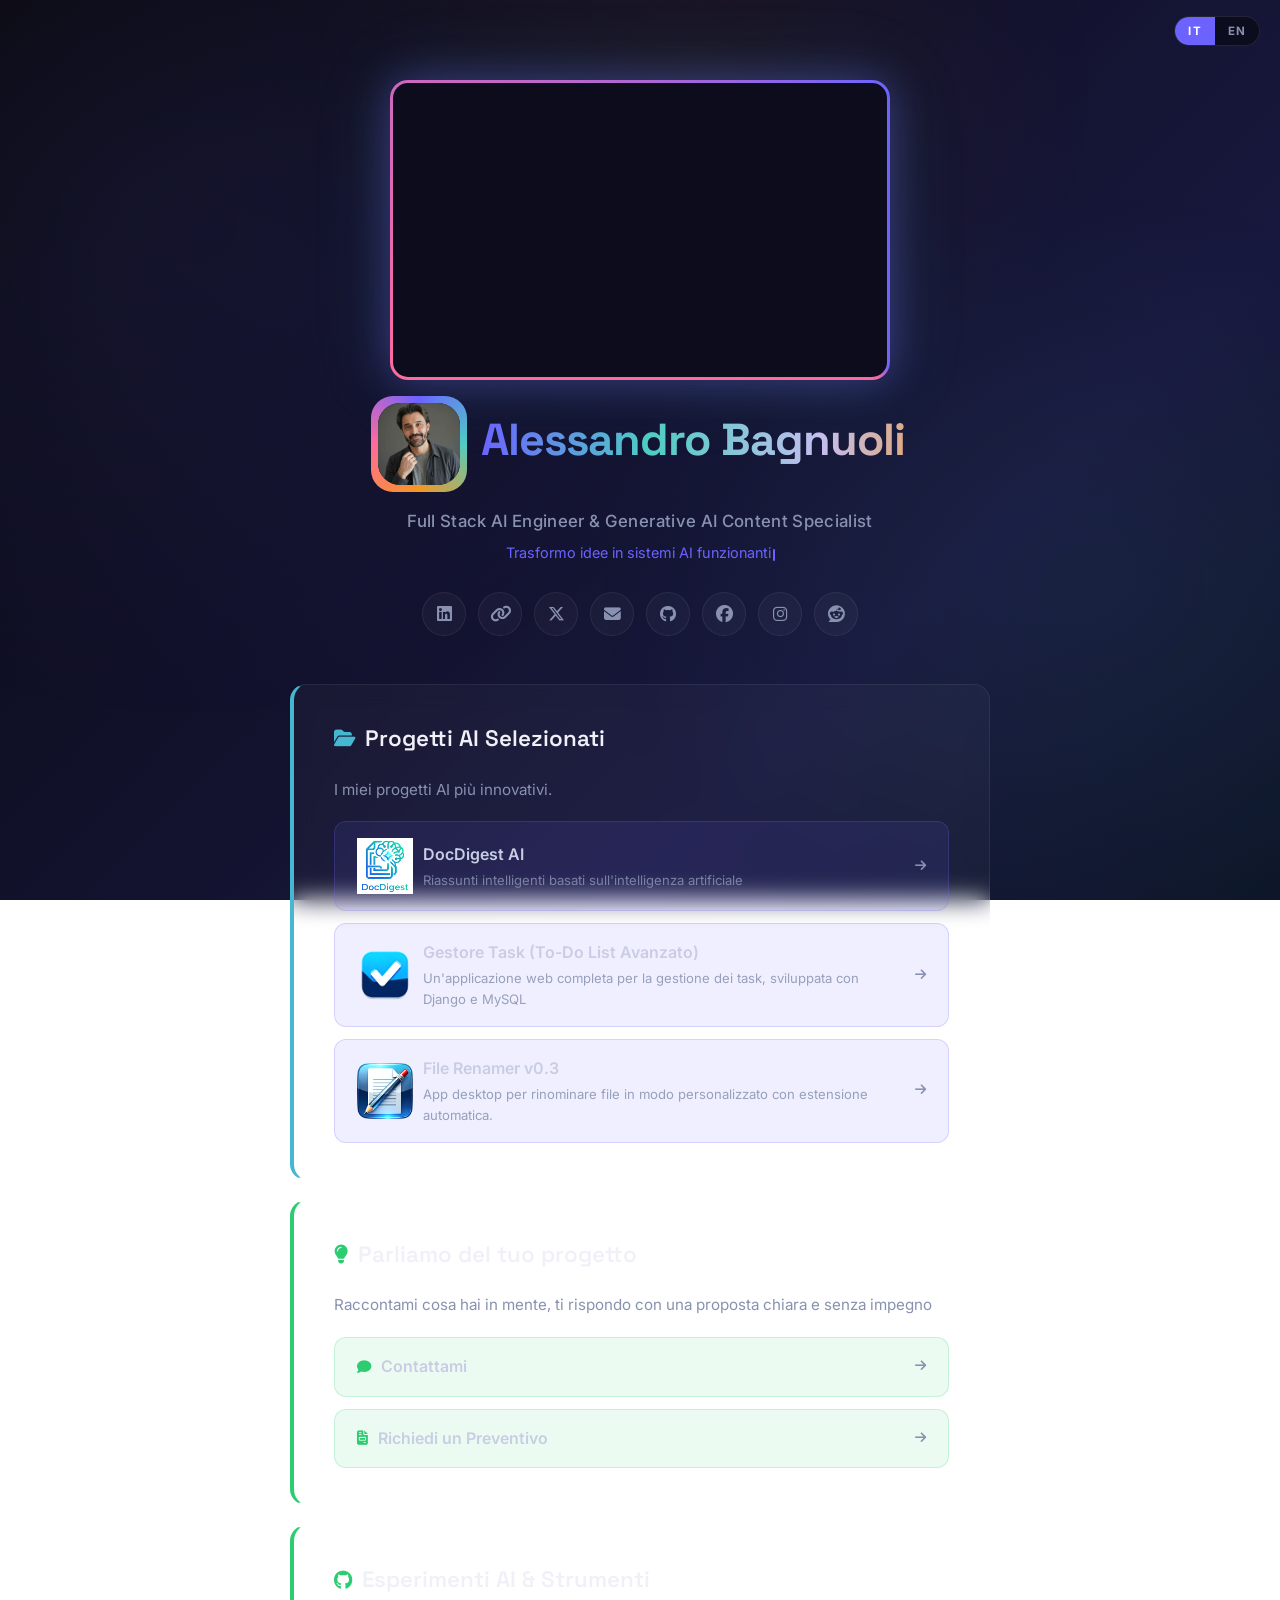
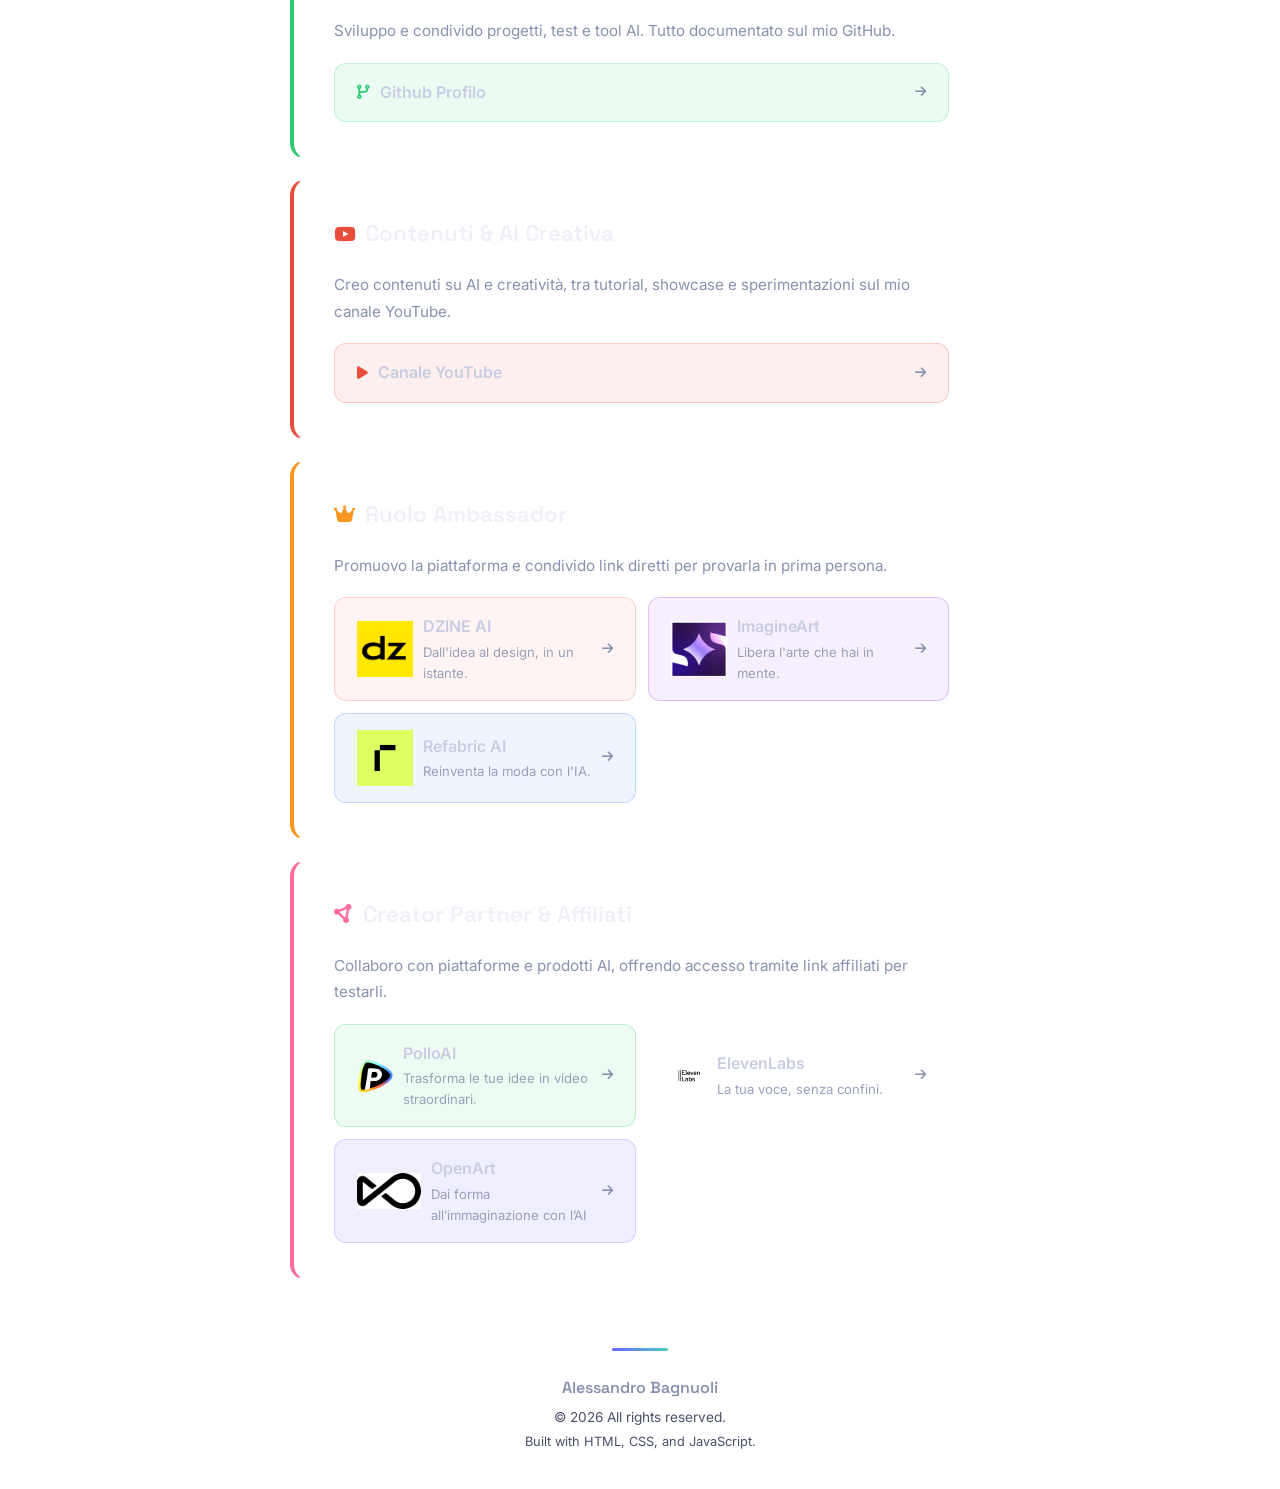
==== index.html @ fee3f6f2 "Aggironamento title File Renamer in 0.3" ====
<!DOCTYPE html>
<html lang="it" id="html-root">
<head>
    <meta charset="UTF-8">
    <meta name="viewport" content="width=device-width, initial-scale=1.0">
    <title>Alessandro Bagnuoli | Axel0689</title>
    <link rel="icon" type="image/x-icon" href="/images/favicon.ico">

    <link rel="preconnect" href="https://fonts.googleapis.com">
    <link rel="preconnect" href="https://fonts.gstatic.com" crossorigin>
    <link href="https://fonts.googleapis.com/css2?family=Inter:wght@400;500;600;700&family=Space+Grotesk:wght@500;600;700&display=swap" rel="stylesheet">
    <link rel="stylesheet" href="https://cdnjs.cloudflare.com/ajax/libs/font-awesome/6.5.1/css/all.min.css">
    <link rel="stylesheet" href="style.css">
    <style id="bg-dynamic"></style>
    <script src="shared.js"></script>
    <script src="iconResolver.js"></script>
</head>
<body>

    <!-- Language Toggle -->
    <div class="lang-toggle">
        <button id="btn-it" class="active">IT</button>
        <button id="btn-en">EN</button>
    </div>

    <div class="container" id="main-container"></div>
    <footer id="main-footer"></footer>

    <!-- =====================================================
         SITE DATA — modifica da editor.html oppure qui
         ===================================================== -->
    <script id="__SITE_DATA__" type="application/json">
{
  "profile": {
    "name": "Alessandro Bagnuoli",
    "subtitle": "Full Stack AI Engineer & Generative AI Content Specialist",
    "subtitleEn": "Full Stack AI Engineer & Generative AI Content Specialist",
    "tagline": "Trasformo idee in sistemi AI funzionanti",
    "taglineEn": "Turning ideas into real AI systems",
    "photo": "images/profilo.jpg",
    "social": [
      {
        "icon": "fa-brands fa-linkedin",
        "label": "LinkedIn",
        "labelEn": "LinkedIn",
        "url": "https://www.linkedin.com/in/alessandrobagnuoli89/"
      },
      {
        "icon": "fa-solid fa-link",
        "label": "My website",
        "labelEn": "My website",
        "url": "https://www.alessandrobagnuoli.me/"
      },
      {
        "icon": "fa-brands fa-x-twitter",
        "label": "X",
        "labelEn": "X",
        "url": "https://x.com/alex_bagnuoli89"
      },
      {
        "icon": "fa-solid fa-envelope",
        "label": "Email",
        "labelEn": "Email",
        "url": "mailto:bagnuoli.alex@ik.me"
      },
      {
        "icon": "fa-brands fa-github",
        "label": "GitHub",
        "labelEn": "GitHub",
        "url": "https://github.com/Axel0689"
      },
      {
        "icon": "fa-brands fa-facebook",
        "label": "Facebook",
        "labelEn": "Facebook",
        "url": "https://www.facebook.com/alexbagnuoli89"
      },
      {
        "icon": "fa-brands fa-instagram",
        "label": "Instagram",
        "labelEn": "Instagram",
        "url": "https://www.instagram.com/alexbagnuoli/"
      },
      {
        "icon": "fa-brands fa-reddit",
        "label": "Reddit",
        "labelEn": "Reddit",
        "url": "https://www.reddit.com/user/Axel0689/"
      }
    ],
    "photoStyle": {
      "size": "large",
      "shape": "rounded",
      "ring": "animated",
      "position": "top"
    }
  },
  "sections": [
    {
      "accent": "blue",
      "icon": "fa-solid fa-folder-open",
      "title": "Progetti AI Selezionati",
      "titleEn": "Selected AI Projects",
      "description": "I miei progetti AI più innovativi.",
      "descriptionEn": "My most innovative AI projects.",
      "layout": "list",
      "links": [
        {
          "label": "",
          "labelEn": "",
          "title": "DocDigest AI",
          "titleEn": "DocDigest AI",
          "description": "Riassunti intelligenti basati sull'intelligenza artificiale",
          "descriptionEn": "Smart summaries based on artificial intelligence",
          "url": "https://docdigest-zeta.vercel.app",
          "icon": "fa-solid",
          "logo": "images/logos/docdigest.png",
          "logoPosition": "",
          "logoSize": "lg",
          "brand": "docdigest"
        },
        {
          "label": "",
          "labelEn": "Task Manager (Advanced To-Do List): A comprehensive web application for task management, developed using Django and MySQL",
          "title": "Gestore Task (To-Do List Avanzato)",
          "titleEn": "Task Manager (To-Do List Avanzato)",
          "description": "Un'applicazione web completa per la gestione dei task, sviluppata con Django e MySQL",
          "descriptionEn": "A comprehensive web application for task management, developed using Django and MySQL",
          "url": "https://github.com/Axel0689/gestore-task",
          "icon": "fa-solid",
          "logo": "images/logos/gestoretask.png",
          "logoPosition": "",
          "logoSize": "lg",
          "brand": "gestoretask"
        },
        {
          "label": "",
          "labelEn": "",
          "title": "File Renamer v0.3",
          "titleEn": "File Renamer v0.3",
          "description": "App desktop per rinominare file in modo personalizzato con estensione automatica.",
          "descriptionEn": "A desktop app for renaming files in a customised way with automatic extension.",
          "url": "https://github.com/Axel0689/file_renamer",
          "icon": "fa-solid",
          "logo": "images/logos/filerenamer.png",
          "logoPosition": "",
          "logoSize": "lg",
          "brand": "filerenamer"
        }
      ]
    },
    {
      "accent": "green",
      "icon": "fa-solid fa-lightbulb",
      "title": "Parliamo del tuo progetto",
      "titleEn": "Let’s talk about your project",
      "description": "Raccontami cosa hai in mente, ti rispondo con una proposta chiara e senza impegno",
      "descriptionEn": "Tell me what you have in mind, and I’ll get back to you with a clear, no-obligation proposal",
      "layout": "list",
      "links": [
        {
          "label": "Contattami",
          "labelEn": "Contact Me",
          "title": "",
          "titleEn": "",
          "description": "",
          "descriptionEn": "",
          "url": "https://tally.so/r/mZAEMz",
          "icon": "fa-solid fa-comment",
          "logo": "",
          "logoPosition": "",
          "logoSize": "",
          "brand": ""
        },
        {
          "label": "Richiedi un Preventivo",
          "labelEn": "Request a Quote",
          "title": "",
          "titleEn": "",
          "description": "",
          "descriptionEn": "",
          "url": "https://tally.so/r/wLo9kp",
          "icon": "fa-solid fa-file-invoice",
          "logo": "",
          "logoPosition": "",
          "logoSize": "",
          "brand": ""
        }
      ]
    },
    {
      "accent": "green",
      "icon": "fa-brands fa-github",
      "title": "Esperimenti AI & Strumenti",
      "titleEn": "AI Experiments & Tools",
      "description": "Sviluppo e condivido progetti, test e tool AI. Tutto documentato sul mio GitHub.",
      "descriptionEn": "I build and share AI projects, experiments, and tools. Everything is documented on my GitHub.",
      "layout": "list",
      "links": [
        {
          "label": "Github Profilo",
          "labelEn": "GitHub Profile",
          "title": "",
          "titleEn": "",
          "description": "",
          "descriptionEn": "",
          "url": "https://github.com/Axel0689",
          "icon": "fa-solid fa-code-branch",
          "logo": "",
          "logoPosition": "",
          "logoSize": "",
          "brand": ""
        }
      ]
    },
    {
      "accent": "red",
      "icon": "fa-brands fa-youtube",
      "title": "Contenuti & AI Creativa",
      "titleEn": "Content & Creative AI",
      "description": "Creo contenuti su AI e creatività, tra tutorial, showcase e sperimentazioni sul mio canale YouTube.",
      "descriptionEn": "I create content about AI and creativity, including tutorials, showcases, and experiments on my YouTube channel.",
      "layout": "list",
      "links": [
        {
          "label": "Canale YouTube",
          "labelEn": "YouTube Channel",
          "title": "",
          "titleEn": "",
          "description": "",
          "descriptionEn": "",
          "url": "https://youtube.com/@axel0689",
          "icon": "fa-solid fa-play",
          "logo": "",
          "logoPosition": "",
          "logoSize": "",
          "brand": ""
        }
      ]
    },
    {
      "accent": "amber",
      "icon": "fa-solid fa-crown",
      "title": "Ruolo Ambassador",
      "titleEn": "Ambassador Role",
      "description": "Promuovo la piattaforma e condivido link diretti per provarla in prima persona.",
      "descriptionEn": "I promote the platform and share direct links to try it firsthand.",
      "layout": "grid",
      "links": [
        {
          "label": "",
          "labelEn": "",
          "title": "DZINE AI",
          "titleEn": "DZINE AI",
          "description": "Dall'idea al design, in un istante.",
          "descriptionEn": "From idea to design, in an instant.",
          "url": "https://www.dzine.ai/?via=axel0689",
          "icon": "fa-solid fa-wand-magic-sparkles",
          "logo": "images/logos/dzine.png",
          "logoPosition": "",
          "logoSize": "lg",
          "brand": "dzine"
        },
        {
          "label": "",
          "labelEn": "",
          "title": "ImagineArt",
          "titleEn": "ImagineArt",
          "description": "Libera l'arte che hai in mente.",
          "descriptionEn": "Unleash the art within you.",
          "url": "https://imagineartinc.pxf.io/axel0689",
          "icon": "fa-solid fa-paintbrush",
          "logo": "images/logos/imagineart.png",
          "logoPosition": "",
          "logoSize": "lg",
          "brand": "imagineart"
        },
        {
          "label": "",
          "labelEn": "",
          "title": "Refabric AI",
          "titleEn": "Refabric AI",
          "description": "Reinventa la moda con l'IA.",
          "descriptionEn": "Reinvent fashion with AI.",
          "url": "https://www.refabric.com/",
          "icon": "fa-solid fa-shirt",
          "logo": "images/logos/refabric.png",
          "logoPosition": "",
          "logoSize": "lg",
          "brand": "refabric"
        }
      ]
    },
    {
      "accent": "pink",
      "icon": "fa-solid fa-circle-nodes",
      "title": "Creator Partner & Affiliati",
      "titleEn": "Creator Partner & Affiliates",
      "description": "Collaboro con piattaforme e prodotti AI, offrendo accesso tramite link affiliati per testarli.",
      "descriptionEn": "I collaborate with AI platforms and products, providing access through affiliate links to test them.",
      "layout": "grid",
      "links": [
        {
          "label": "",
          "labelEn": "",
          "title": "PolloAI",
          "titleEn": "PolloAI",
          "description": "Trasforma le tue idee in video straordinari.",
          "descriptionEn": "Turn your ideas into amazing videos.",
          "url": "https://pollo.ai?ref=mdcymjn",
          "icon": "fa-solid fa-video",
          "logo": "images/logos/pollo.png",
          "logoPosition": "",
          "logoSize": "md",
          "brand": "pollo"
        },
        {
          "label": "",
          "labelEn": "",
          "title": "ElevenLabs",
          "titleEn": "ElevenLabs",
          "description": "La tua voce, senza confini.",
          "descriptionEn": "Your voice, without limits.",
          "url": "https://try.elevenlabs.io/axel0689",
          "icon": "fa-solid fa-microphone",
          "logo": "images/logos/elevenlabs.png",
          "logoPosition": "",
          "logoSize": "md",
          "brand": "elevenlabs"
        },
        {
          "label": "",
          "labelEn": "",
          "title": "OpenArt",
          "titleEn": "OpenArt",
          "description": "Dai forma all’immaginazione con l’AI",
          "descriptionEn": "Turn imagination into art with AI",
          "url": "https://www.openart.ai",
          "icon": "fa-solid fa-video",
          "logo": "images/logos/openart_logo2.png",
          "logoPosition": "",
          "logoSize": "md",
          "brand": "openart"
        }
      ]
    }
  ],
  "footer": {
    "brand": "Alessandro Bagnuoli",
    "year": "2026"
  },
  "background": {
    "preset": "dark-purple"
  }
}
    </script>
    
    <script>
        // shared.js espone: LP.esc, LP.isExternal, LP.applyBackground, LP.normalizeSiteData
        // iconResolver.js espone: LP.renderIconHtml
        let lang = 'it';
        let _siteData = null;

        // Returns the translated value for `field` on `obj`, falling back to the base field.
        function getT(obj, field) {
            if (lang === 'en') {
                const v = obj[field + 'En'];
                if (v !== undefined && v !== '') return v;
            }
            return obj[field] ?? '';
        }

        function setLang(newLang) {
            lang = newLang;
            document.getElementById('html-root').lang = newLang;
            document.getElementById('btn-it').classList.toggle('active', lang === 'it');
            document.getElementById('btn-en').classList.toggle('active', lang === 'en');
            if (_siteData) renderSite(_siteData);
        }

        function renderLink(link) {
            const brandAttr   = link.brand        ? ` data-brand="${LP.esc(link.brand)}"` : '';
            const posAttr     = link.logoPosition  ? ` data-logo-pos="${LP.esc(link.logoPosition)}"` : '';
            const sizeAttr    = link.logoSize      ? ` data-logo-size="${LP.esc(link.logoSize)}"` : '';
            const targetAttr  = LP.isExternal(link.url) ? ' target="_blank" rel="noopener"' : '';
            const title = getT(link, 'title');
            const desc  = getT(link, 'description');
            let textHtml;
            if (title) {
                textHtml = `<span class="link-text"><span class="link-title">${LP.esc(title)}</span>` +
                           (desc ? `<span class="link-desc">${LP.esc(desc)}</span>` : '') + `</span>`;
            } else {
                textHtml = LP.esc(getT(link, 'label'));
            }
            const base = `<a href="${LP.esc(link.url)}" class="link"${brandAttr}${posAttr}${sizeAttr}${targetAttr}>`;
            if (link.logoPosition === 'top' && link.logo) {
                return base +
                       `<span class="link-logo-header">${LP.renderIconHtml(link)}</span>` +
                       `<span class="link-body"><span class="link-content">${textHtml}</span>` +
                       `<i class="fa-solid fa-arrow-right link-arrow"></i></span></a>`;
            }
            return base +
                   `<span class="link-content">${LP.renderIconHtml(link)} ${textHtml}</span>` +
                   `<i class="fa-solid fa-arrow-right link-arrow"></i></a>`;
        }

        function renderSection(sec) {
            const layoutClass = sec.layout === 'grid' ? 'links-grid' : 'links';
            const descText = getT(sec, 'description');
            const desc = descText ? `<p>${LP.esc(descText)}</p>` : '';
            return `<div class="section" data-accent="${LP.esc(sec.accent)}">` +
                   `<h2><i class="${LP.esc(sec.icon)}"></i> ${LP.esc(getT(sec, 'title'))}</h2>` +
                   desc +
                   `<div class="${layoutClass}">${sec.links.map(renderLink).join('')}</div>` +
                   `</div>`;
        }

        function renderSite(data) {
            LP._iconUid = 0;
            const p = data.profile;

            const socialHtml = p.social.map(s =>
                `<a href="${LP.esc(s.url)}"${LP.isExternal(s.url) ? ' target="_blank" rel="noopener"' : ''} aria-label="${LP.esc(getT(s, 'label'))}">` +
                `<i class="${LP.esc(s.icon)}"></i></a>`
            ).join('');

            const ps = p.photoStyle || {};
            const avatarClass = [
                'profile-avatar',
                'avatar-size-'  + (ps.size     || 'medium'),
                'avatar-shape-' + (ps.shape    || 'circle'),
                'avatar-ring-'  + (ps.ring     || 'animated'),
                'avatar-pos-'   + (ps.position || 'top')
            ].join(' ');

            document.getElementById('main-container').innerHTML =
                `<header>` +
                `<div class="logo-video-frame">` +
                `<video class="logo-animation" src="images/logo_animation.mp4" autoplay loop muted playsinline aria-hidden="true"></video>` +
                `</div>` +
                `<div class="identity-row">` +
                `<div class="${avatarClass}"><div class="avatar-ring"></div><div class="avatar-bg"></div>` +
                `<div class="avatar-inner"><img src="${LP.esc(p.photo)}" alt="${LP.esc(p.name)}"></div></div>` +
                `<h1>${LP.esc(p.name)}</h1>` +
                `</div>` +
                `<p class="subtitle">${LP.esc(getT(p, 'subtitle'))}</p>` +
                `<p class="tagline"></p>` +
                `<div class="social-icons">${socialHtml}</div>` +
                `</header>` +
                data.sections.map(renderSection).join('');

            // Start typewriter on tagline after DOM is updated
            const taglineEl = document.querySelector('.tagline');
            if (taglineEl) typewrite(taglineEl, getT(p, 'tagline'));

            const f = data.footer;
            document.getElementById('main-footer').innerHTML =
                `<div class="footer-separator"></div>` +
                `<p class="footer-brand">${LP.esc(f.brand)}</p>` +
                `<p class="footer-copy">&copy; ${LP.esc(f.year)} All rights reserved.</p>` +
                `<p class="footer-tagline">Built with HTML, CSS, and JavaScript.</p>`;

            // Scroll-triggered entrance animations
            const observer = new IntersectionObserver(entries => {
                entries.forEach((entry, i) => {
                    if (entry.isIntersecting) {
                        entry.target.style.animationDelay = `${i * 0.08}s`;
                        entry.target.classList.add('visible');
                        observer.unobserve(entry.target);
                    }
                });
            }, { threshold: 0.08 });

            document.querySelectorAll('.section').forEach(el => observer.observe(el));
        }

        // ===== TYPEWRITER =====
        let _twTimer = null;
        function typewrite(el, text) {
            if (_twTimer) clearInterval(_twTimer);
            el.textContent = '';
            el.style.opacity = '1';
            const cursor = document.createElement('span');
            cursor.className = 'tw-cursor';
            el.appendChild(cursor);
            let i = 0;
            _twTimer = setInterval(() => {
                if (i < text.length) {
                    cursor.insertAdjacentText('beforebegin', text[i++]);
                } else {
                    clearInterval(_twTimer);
                    setTimeout(() => { if (cursor.parentNode) cursor.remove(); }, 1800);
                }
            }, 38);
        }

        // ===== RIPPLE =====
        document.addEventListener('click', function(e) {
            const link = e.target.closest('.link');
            if (!link) return;
            const rect = link.getBoundingClientRect();
            const r = document.createElement('span');
            r.className = 'ripple';
            r.style.cssText = `left:${e.clientX - rect.left}px;top:${e.clientY - rect.top}px`;
            link.appendChild(r);
            r.addEventListener('animationend', () => r.remove(), { once: true });
        });

        // ===== BOOT =====
        document.addEventListener('DOMContentLoaded', () => {
            _siteData = JSON.parse(document.getElementById('__SITE_DATA__').textContent);
            LP.normalizeSiteData(_siteData);
            LP.applyBackground(_siteData);
            renderSite(_siteData);
            document.getElementById('btn-it').addEventListener('click', () => setLang('it'));
            document.getElementById('btn-en').addEventListener('click', () => setLang('en'));
        });
    </script>
</body>
</html>
---- style.css ----
* { margin: 0; padding: 0; box-sizing: border-box; }

/* ===== CUSTOM SCROLLBAR ===== */
::-webkit-scrollbar { width: 5px; }
::-webkit-scrollbar-track { background: transparent; }
::-webkit-scrollbar-thumb { background: rgba(108,99,255,0.28); border-radius: 3px; }
::-webkit-scrollbar-thumb:hover { background: rgba(108,99,255,0.5); }

:root {
    --accent-primary:   #6c63ff;
    --accent-secondary: #4ecdc4;
    --accent-warm:      #f7971e;
    --accent-pink:      #ff6b9d;
    --accent-blue:      #45b7d1;
    --accent-green:     #2ecc71;
    --accent-red:       #e74c3c;
    --text-bright:      #f0f0f8;
    --text-body:        #c8cde4;
    --text-muted:       #8892b0;
    --surface:          rgba(255,255,255,0.03);
    --surface-hover:    rgba(255,255,255,0.06);
    --border:           rgba(255,255,255,0.07);
}

body {
    font-family: 'Inter', sans-serif;
    line-height: 1.6;
    color: var(--text-body);
    background: linear-gradient(135deg, #0a0a0f 0%, #11112a 40%, #18183e 70%, #0e1628 100%);
    background-attachment: fixed;
    min-height: 100vh;
}

body::before {
    content: '';
    position: fixed;
    inset: 0;
    background:
        radial-gradient(ellipse 600px 500px at 15% 25%, rgba(108,99,255,0.08) 0%, transparent 100%),
        radial-gradient(ellipse 500px 400px at 85% 65%, rgba(78,205,196,0.06) 0%, transparent 100%),
        radial-gradient(ellipse 400px 350px at 55% 10%, rgba(247,151,30,0.05) 0%, transparent 100%);
    animation: bgFloat 18s ease-in-out infinite alternate;
    z-index: 0;
    pointer-events: none;
}

@keyframes bgFloat {
    0%   { transform: translate(0,0) scale(1); }
    50%  { transform: translate(-1.5%,2.5%) scale(1.02); }
    100% { transform: translate(2%,-1.5%) scale(0.98); }
}

.container {
    position: relative;
    z-index: 1;
    max-width: 740px;
    margin: 0 auto;
    padding: 20px 20px 0;
}

/* ===== LANGUAGE TOGGLE ===== */
.lang-toggle {
    position: fixed;
    top: 16px;
    right: 20px;
    z-index: 200;
    display: flex;
    border-radius: 20px;
    overflow: hidden;
    border: 1px solid rgba(255,255,255,0.1);
    background: rgba(10,10,25,0.75);
    backdrop-filter: blur(10px);
    -webkit-backdrop-filter: blur(10px);
}
.lang-toggle button {
    background: transparent;
    border: none;
    color: var(--text-muted);
    font-family: 'Inter', sans-serif;
    font-size: 0.72em;
    font-weight: 700;
    padding: 7px 13px;
    cursor: pointer;
    letter-spacing: 0.1em;
    transition: all 0.2s;
}
.lang-toggle button.active {
    background: var(--accent-primary);
    color: white;
}
.lang-toggle button:hover:not(.active) {
    color: var(--text-bright);
    background: rgba(255,255,255,0.06);
}

/* ===== HEADER ===== */
header { text-align: center; padding: 60px 0 48px; }

.identity-row {
    display: flex;
    align-items: center;
    justify-content: center;
    gap: 18px;
    margin-bottom: 20px;
}

.profile-avatar {
    position: relative;
    width: 72px;
    height: 72px;
    flex-shrink: 0;
    animation: fadeInUp 0.7s cubic-bezier(0.25,0.8,0.25,1) forwards;
    opacity: 0;
}
.avatar-ring {
    position: absolute;
    inset: -4px;
    border-radius: 50%;
    background: conic-gradient(from 0deg, var(--accent-primary), var(--accent-secondary), var(--accent-warm), var(--accent-pink), var(--accent-primary));
    animation: ringRotate 5s linear infinite;
}
.avatar-bg { position: absolute; inset: 3px; border-radius: 50%; background: #12122a; }
.avatar-inner { position: absolute; inset: 3px; border-radius: 50%; overflow: hidden; }
.avatar-inner img { width: 100%; height: 100%; object-fit: cover; object-position: center top; display: block; }

@keyframes ringRotate { 100% { transform: rotate(360deg); } }

.logo-video-frame {
    position: relative;
    width: 500px;
    max-width: 100%;
    height: 300px;
    margin: 0 auto 20px;
    border-radius: 18px;
    padding: 3px;
    background: conic-gradient(from 0deg, var(--accent-primary), var(--accent-secondary), var(--accent-warm), var(--accent-pink), var(--accent-primary));
    background-size: 200% 200%;
    animation: fadeInUp 0.7s cubic-bezier(0.25,0.8,0.25,1) forwards,
               logoBorderSpin 6s linear infinite;
    animation-delay: 0.1s, 0.1s;
    opacity: 0;
    box-shadow: 0 0 40px rgba(108,99,255,0.35), 0 0 80px rgba(78,205,196,0.15);
}
@keyframes logoBorderSpin {
    100% { background-position: 200% 200%; }
}
.logo-animation {
    display: block;
    width: 100%;
    height: 100%;
    object-fit: contain;
    border-radius: 15px;
    background: #0c0c1c;
}

/* ===== AVATAR — dimensioni ===== */
.avatar-size-small { width: 56px;  height: 56px; }
/* medium = default 72px già in .profile-avatar */
.avatar-size-large { width: 88px; height: 88px; }

/* ===== AVATAR — forma ===== */
/* circle = default 50% */
.avatar-shape-rounded .avatar-ring,
.avatar-shape-rounded .avatar-bg,
.avatar-shape-rounded .avatar-inner { border-radius: 22px; }
.avatar-shape-square  .avatar-ring,
.avatar-shape-square  .avatar-bg,
.avatar-shape-square  .avatar-inner { border-radius: 8px; }

/* ===== AVATAR — bordo/ring ===== */
.avatar-ring-none .avatar-ring,
.avatar-ring-none .avatar-bg   { display: none; }
.avatar-ring-none .avatar-inner { inset: 0; }
.avatar-ring-static .avatar-ring {
    animation: none;
    background: linear-gradient(135deg, var(--accent-primary), var(--accent-secondary));
}

/* ===== AVATAR — posizione crop ===== */
/* top = default già su img */
.avatar-pos-center .avatar-inner img { object-position: center center; }
.avatar-pos-bottom .avatar-inner img { object-position: center bottom; }

h1 {
    font-family: 'Space Grotesk', sans-serif;
    font-size: 2.8em;
    font-weight: 700;
    letter-spacing: -0.02em;
    margin-bottom: 8px;
    background: linear-gradient(90deg,
        var(--accent-primary) 0%,
        var(--accent-secondary) 20%,
        rgba(210,205,255,0.92) 40%,
        var(--accent-warm) 60%,
        var(--accent-primary) 80%,
        var(--accent-secondary) 100%);
    background-size: 200% auto;
    -webkit-background-clip: text;
    -webkit-text-fill-color: transparent;
    background-clip: text;
    animation: fadeInUp 0.7s cubic-bezier(0.25,0.8,0.25,1) 0.2s forwards,
               titleShimmer 6s linear 1.5s infinite;
    opacity: 0;
}
@keyframes titleShimmer {
    0%   { background-position: 0% center; }
    100% { background-position: 200% center; }
}
.subtitle {
    font-size: 1.05em;
    font-weight: 500;
    color: var(--text-muted);
    letter-spacing: 0.02em;
    margin-bottom: 6px;
    animation: fadeInUp 0.7s cubic-bezier(0.25,0.8,0.25,1) 0.35s forwards;
    opacity: 0;
}
.tagline {
    font-size: 0.9em;
    color: var(--accent-primary);
    opacity: 0;
    margin-bottom: 28px;
    min-height: 1.5em; /* prevents layout shift during typewriter */
}
/* Typewriter cursor */
.tw-cursor {
    display: inline-block;
    width: 2px;
    height: 0.85em;
    background: var(--accent-primary);
    margin-left: 2px;
    vertical-align: text-bottom;
    border-radius: 1px;
    animation: cursorBlink 0.75s step-end infinite;
}
@keyframes cursorBlink {
    0%, 100% { opacity: 1; }
    50%       { opacity: 0; }
}
.social-icons {
    display: flex;
    justify-content: center;
    gap: 12px;
    animation: fadeInUp 0.7s cubic-bezier(0.25,0.8,0.25,1) 0.55s forwards;
    opacity: 0;
}
.social-icons a {
    position: relative;
    width: 44px; height: 44px;
    border-radius: 50%;
    background: var(--surface);
    border: 1px solid var(--border);
    display: flex; align-items: center; justify-content: center;
    color: var(--text-muted);
    font-size: 1.05em;
    text-decoration: none;
    transition: all 0.3s cubic-bezier(0.25,0.8,0.25,1);
}
.social-icons a:hover {
    background: rgba(108,99,255,0.2);
    border-color: var(--accent-primary);
    color: var(--text-bright);
    transform: translateY(-3px);
    box-shadow: 0 8px 20px rgba(108,99,255,0.25);
}
.social-icons a:focus-visible { outline: 2px solid var(--accent-primary); outline-offset: 3px; }
/* Social icon tooltip */
.social-icons a::after {
    content: attr(aria-label);
    position: absolute;
    bottom: calc(100% + 9px);
    left: 50%;
    transform: translateX(-50%) translateY(4px);
    background: rgba(12,12,30,0.96);
    border: 1px solid rgba(255,255,255,0.1);
    color: var(--text-bright);
    font-size: 0.68em;
    font-weight: 600;
    letter-spacing: 0.04em;
    padding: 4px 9px;
    border-radius: 6px;
    white-space: nowrap;
    opacity: 0;
    pointer-events: none;
    transition: opacity 0.18s ease, transform 0.18s ease;
    backdrop-filter: blur(8px);
}
.social-icons a:hover::after {
    opacity: 1;
    transform: translateX(-50%) translateY(0);
}

/* ===== SECTIONS ===== */
.section {
    background: var(--surface);
    backdrop-filter: blur(12px);
    -webkit-backdrop-filter: blur(12px);
    border-radius: 16px;
    padding: 36px 40px;
    margin-bottom: 20px;
    border: 1px solid var(--border);
    border-left: 4px solid var(--accent-primary);
    transition: transform 0.35s cubic-bezier(0.25,0.8,0.25,1),
                box-shadow 0.35s cubic-bezier(0.25,0.8,0.25,1),
                background 0.35s ease;
    opacity: 0;
    transform: translateY(28px);
}
.section.visible { animation: fadeInUp 0.6s cubic-bezier(0.25,0.8,0.25,1) forwards; }
.section:hover {
    transform: translateY(-4px);
    background: var(--surface-hover);
    box-shadow: 0 20px 50px rgba(0,0,0,0.35);
}
.section[data-accent="purple"]  { border-left-color: var(--accent-primary); }
.section[data-accent="teal"]    { border-left-color: var(--accent-secondary); }
.section[data-accent="blue"]    { border-left-color: var(--accent-blue); }
.section[data-accent="amber"]   { border-left-color: var(--accent-warm); }
.section[data-accent="pink"]    { border-left-color: var(--accent-pink); }
.section[data-accent="green"]   { border-left-color: var(--accent-green); }
.section[data-accent="red"]     { border-left-color: var(--accent-red); }

.section h2 {
    font-family: 'Space Grotesk', sans-serif;
    font-size: 1.4em;
    font-weight: 600;
    color: var(--text-bright);
    margin-bottom: 20px;
    display: flex;
    align-items: center;
    gap: 10px;
}
.section h2 i { font-size: 0.85em; color: var(--accent-secondary); }
.section[data-accent="amber"] h2 i  { color: var(--accent-warm); }
.section[data-accent="pink"] h2 i   { color: var(--accent-pink); }
.section[data-accent="green"] h2 i  { color: var(--accent-green); }
.section[data-accent="red"] h2 i    { color: var(--accent-red); }
.section[data-accent="blue"] h2 i   { color: var(--accent-blue); }
.section[data-accent="purple"] h2 i { color: var(--accent-primary); }
.section p { color: var(--text-muted); margin-bottom: 18px; font-size: 0.95em; line-height: 1.75; }

/* ===== LINKS ===== */
.links { display: flex; flex-direction: column; gap: 12px; }
.links-grid {
    display: grid;
    grid-template-columns: repeat(auto-fit, minmax(220px, 1fr));
    gap: 12px;
}

.link {
    display: flex;
    align-items: center;
    justify-content: space-between;
    gap: 10px;
    background: rgba(108,99,255,0.1);
    border: 1px solid rgba(108,99,255,0.22);
    color: var(--text-body);
    text-decoration: none;
    padding: 16px 22px;
    border-radius: 12px;
    font-weight: 600;
    font-size: 1em;
    transition: all 0.3s cubic-bezier(0.25,0.8,0.25,1);
    position: relative;
    overflow: hidden;
}
.link-content { display: flex; align-items: center; gap: 10px; min-width: 0; }
.link-content > i:first-child { font-size: 0.9em; color: var(--accent-primary); flex-shrink: 0; }
.link-text { display: flex; flex-direction: column; gap: 2px; min-width: 0; }
.link-title { font-weight: 600; }
.link-desc { font-size: 0.82em; font-weight: 400; color: var(--text-muted); opacity: 0.85; }
.link .link-arrow { font-size: 0.8em; color: var(--text-muted); transition: transform 0.3s ease, color 0.3s ease; flex-shrink: 0; }
.link:hover {
    background: rgba(108,99,255,0.2);
    border-color: rgba(108,99,255,0.5);
    color: var(--text-bright);
    transform: translateY(-2px);
    box-shadow: 0 8px 24px rgba(108,99,255,0.18);
}
.link:hover .link-arrow { transform: translateX(4px); color: var(--accent-primary); }
.link:focus-visible { outline: 2px solid var(--accent-primary); outline-offset: 3px; }
.link::before {
    content: '';
    position: absolute; top: 0; left: -100%;
    width: 100%; height: 100%;
    background: linear-gradient(90deg, transparent, rgba(255,255,255,0.06), transparent);
    transition: left 0.55s ease;
}
.link:hover::before { left: 100%; }

/* ===== BRAND LOGOS ===== */
.brand-logo {
    height: 22px;
    width: auto;
    max-width: 90px;
    object-fit: contain;
    filter: brightness(1.1);
    vertical-align: middle;
    transition: filter 0.3s ease;
    flex-shrink: 0;
}
.link:hover .brand-logo { filter: brightness(1.3); }

/* Logo size variants (sinistra) */
.link[data-logo-size="md"] .brand-logo { height: 36px; max-width: 140px; }
.link[data-logo-size="lg"] .brand-logo { height: 56px; max-width: 200px; }

/* Logo top position */
.link[data-logo-pos="top"] {
    flex-direction: column;
    align-items: stretch;
    gap: 14px;
    padding: 20px 22px 16px;
}
.link-logo-header {
    display: flex;
    align-items: center;
    justify-content: center;
}
.link[data-logo-pos="top"] .link-logo-header .brand-logo {
    height: auto;
    max-height: 48px;
    max-width: 100%;
    object-fit: contain;
}
.link[data-logo-pos="top"][data-logo-size="md"] .link-logo-header .brand-logo { max-height: 64px; }
.link[data-logo-pos="top"][data-logo-size="lg"] .link-logo-header .brand-logo { max-height: 96px; }
.link-body {
    display: flex;
    align-items: center;
    justify-content: space-between;
    gap: 10px;
}

/* Brand card colors */
.link[data-brand="dzine"]       { background: rgba(255,107,107,0.08); border-color: rgba(255,107,107,0.25); }
.link[data-brand="imagineart"]  { background: rgba(147,51,234,0.08);  border-color: rgba(147,51,234,0.25); }
.link[data-brand="refabric"]    { background: rgba(59,130,246,0.08);  border-color: rgba(59,130,246,0.25); }
.link[data-brand="pollo"]       { background: rgba(34,197,94,0.08);   border-color: rgba(34,197,94,0.25); }
.link[data-brand="elevenlabs"]  { background: rgba(255,255,255,0.04); border-color: rgba(255,255,255,0.15); }

.link[data-brand="dzine"]:hover      { background: rgba(255,107,107,0.18); border-color: rgba(255,107,107,0.55); box-shadow: 0 8px 24px rgba(255,107,107,0.15); }
.link[data-brand="imagineart"]:hover { background: rgba(147,51,234,0.18);  border-color: rgba(147,51,234,0.55); box-shadow: 0 8px 24px rgba(147,51,234,0.15); }
.link[data-brand="refabric"]:hover   { background: rgba(59,130,246,0.18);  border-color: rgba(59,130,246,0.55); box-shadow: 0 8px 24px rgba(59,130,246,0.15); }
.link[data-brand="pollo"]:hover      { background: rgba(34,197,94,0.18);   border-color: rgba(34,197,94,0.55);  box-shadow: 0 8px 24px rgba(34,197,94,0.15); }
.link[data-brand="elevenlabs"]:hover { background: rgba(255,255,255,0.1);  border-color: rgba(255,255,255,0.35); box-shadow: 0 8px 24px rgba(255,255,255,0.07); }

.link[data-brand="dzine"] .link-content > i:first-child      { color: #ff6b6b; }
.link[data-brand="imagineart"] .link-content > i:first-child  { color: #a855f7; }
.link[data-brand="refabric"] .link-content > i:first-child    { color: var(--accent-blue); }
.link[data-brand="pollo"] .link-content > i:first-child       { color: var(--accent-green); }
.link[data-brand="elevenlabs"] .link-content > i:first-child  { color: #e0e0e0; }

/* ===== SECTION ACCENT COLOR INHERITANCE FOR LINKS ===== */
/* Links without a brand pick up the section's accent color */
.section[data-accent="teal"]   .link:not([data-brand]) { background: rgba(78,205,196,0.09);  border-color: rgba(78,205,196,0.22); }
.section[data-accent="blue"]   .link:not([data-brand]) { background: rgba(69,183,209,0.09);  border-color: rgba(69,183,209,0.22); }
.section[data-accent="amber"]  .link:not([data-brand]) { background: rgba(247,151,30,0.09);  border-color: rgba(247,151,30,0.22); }
.section[data-accent="pink"]   .link:not([data-brand]) { background: rgba(255,107,157,0.09); border-color: rgba(255,107,157,0.22); }
.section[data-accent="green"]  .link:not([data-brand]) { background: rgba(46,204,113,0.09);  border-color: rgba(46,204,113,0.22); }
.section[data-accent="red"]    .link:not([data-brand]) { background: rgba(231,76,60,0.09);   border-color: rgba(231,76,60,0.22); }

.section[data-accent="teal"]   .link:not([data-brand]):hover { background: rgba(78,205,196,0.18);  border-color: rgba(78,205,196,0.5);  box-shadow: 0 8px 24px rgba(78,205,196,0.18); }
.section[data-accent="blue"]   .link:not([data-brand]):hover { background: rgba(69,183,209,0.18);  border-color: rgba(69,183,209,0.5);  box-shadow: 0 8px 24px rgba(69,183,209,0.18); }
.section[data-accent="amber"]  .link:not([data-brand]):hover { background: rgba(247,151,30,0.18);  border-color: rgba(247,151,30,0.5);  box-shadow: 0 8px 24px rgba(247,151,30,0.18); }
.section[data-accent="pink"]   .link:not([data-brand]):hover { background: rgba(255,107,157,0.18); border-color: rgba(255,107,157,0.5); box-shadow: 0 8px 24px rgba(255,107,157,0.18); }
.section[data-accent="green"]  .link:not([data-brand]):hover { background: rgba(46,204,113,0.18);  border-color: rgba(46,204,113,0.5);  box-shadow: 0 8px 24px rgba(46,204,113,0.18); }
.section[data-accent="red"]    .link:not([data-brand]):hover { background: rgba(231,76,60,0.18);   border-color: rgba(231,76,60,0.5);   box-shadow: 0 8px 24px rgba(231,76,60,0.18); }

.section[data-accent="teal"]   .link:not([data-brand]) .link-content > i:first-child { color: var(--accent-secondary); }
.section[data-accent="blue"]   .link:not([data-brand]) .link-content > i:first-child { color: var(--accent-blue); }
.section[data-accent="amber"]  .link:not([data-brand]) .link-content > i:first-child { color: var(--accent-warm); }
.section[data-accent="pink"]   .link:not([data-brand]) .link-content > i:first-child { color: var(--accent-pink); }
.section[data-accent="green"]  .link:not([data-brand]) .link-content > i:first-child { color: var(--accent-green); }
.section[data-accent="red"]    .link:not([data-brand]) .link-content > i:first-child { color: var(--accent-red); }

/* ===== LINK RIPPLE ===== */
.ripple {
    position: absolute;
    width: 5px; height: 5px;
    border-radius: 50%;
    background: rgba(255,255,255,0.3);
    transform: scale(0);
    animation: rippleOut 0.55s ease-out forwards;
    pointer-events: none;
}
@keyframes rippleOut {
    to { transform: scale(100); opacity: 0; }
}

/* ===== ANIMATIONS ===== */
@keyframes fadeInUp {
    from { opacity: 0; transform: translateY(28px); }
    to   { opacity: 1; transform: translateY(0); }
}

/* ===== FOOTER ===== */
footer { position: relative; z-index: 1; text-align: center; padding: 48px 20px 36px; }
.footer-separator { width: 56px; height: 3px; background: linear-gradient(90deg, var(--accent-primary), var(--accent-secondary)); border-radius: 2px; margin: 0 auto 24px; }
.footer-brand { font-family: 'Space Grotesk', sans-serif; font-weight: 600; font-size: 1em; color: var(--text-muted); margin-bottom: 6px; }
.footer-copy { font-size: 0.85em; color: #4a5068; margin-bottom: 4px; }
.footer-tagline { font-size: 0.8em; color: #4a5068; }
.footer-tagline i { color: var(--accent-pink); }

/* ===== RESPONSIVE ===== */
@media (max-width: 768px) {
    h1 { font-size: 2em; }
    .container { padding: 12px 12px 0; }
    .section { padding: 28px 24px; }
    .profile-avatar { width: 64px; height: 64px; }
    .links-grid { grid-template-columns: 1fr; }
    .social-icons a { width: 42px; height: 42px; }
    .lang-toggle { top: 12px; right: 12px; }
}
@media (max-width: 480px) {
    h1 { font-size: 1.7em; }
    .subtitle { font-size: 0.95em; }
    header { padding: 40px 0 36px; }
    .section { padding: 24px 18px; border-radius: 12px; margin-bottom: 14px; }
    .section h2 { font-size: 1.2em; }
    .link { padding: 14px 16px; font-size: 0.95em; }
    .social-icons { gap: 10px; }
    .social-icons a { width: 40px; height: 40px; font-size: 1em; }
}

@media (prefers-reduced-motion: reduce) {
    *, *::before, *::after { animation-duration: 0.01ms !important; animation-iteration-count: 1 !important; transition-duration: 0.1ms !important; }
    .section, .profile-avatar, h1, .subtitle, .tagline, .social-icons { opacity: 1 !important; transform: none !important; }
}
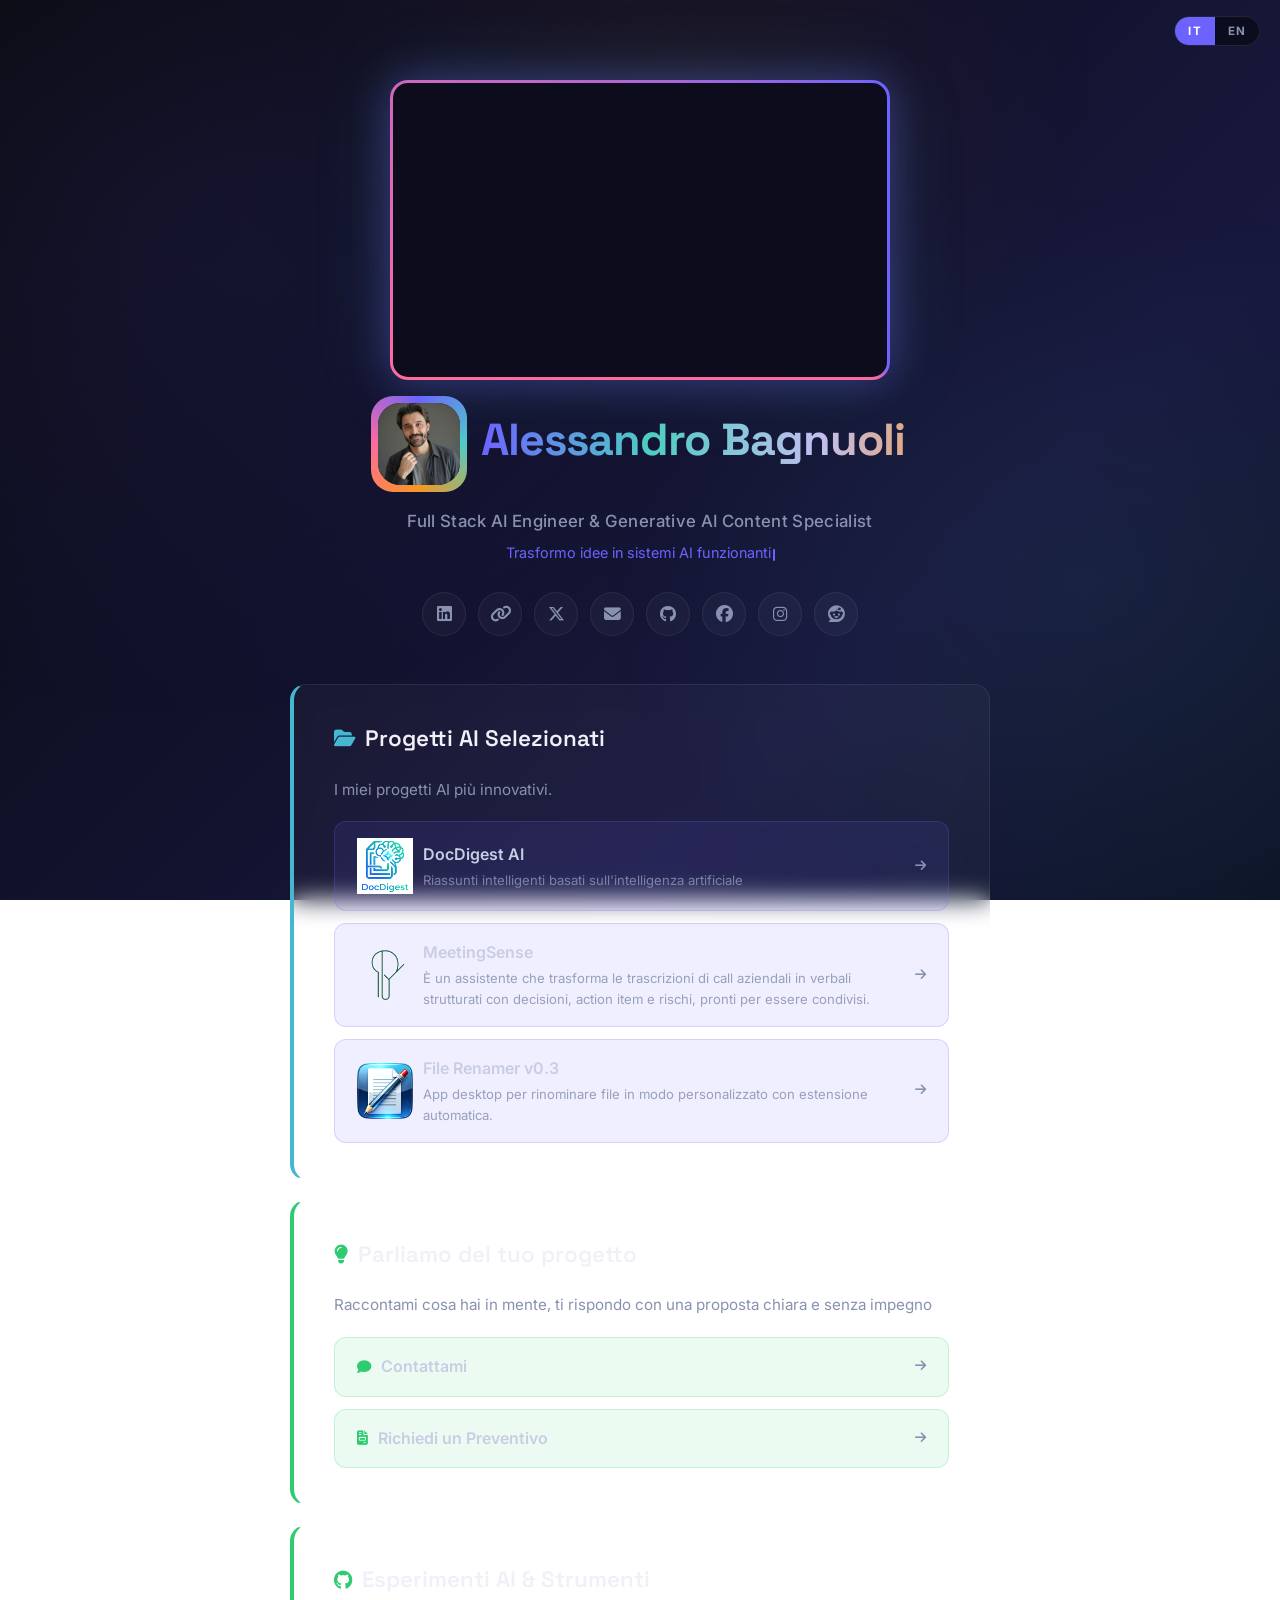
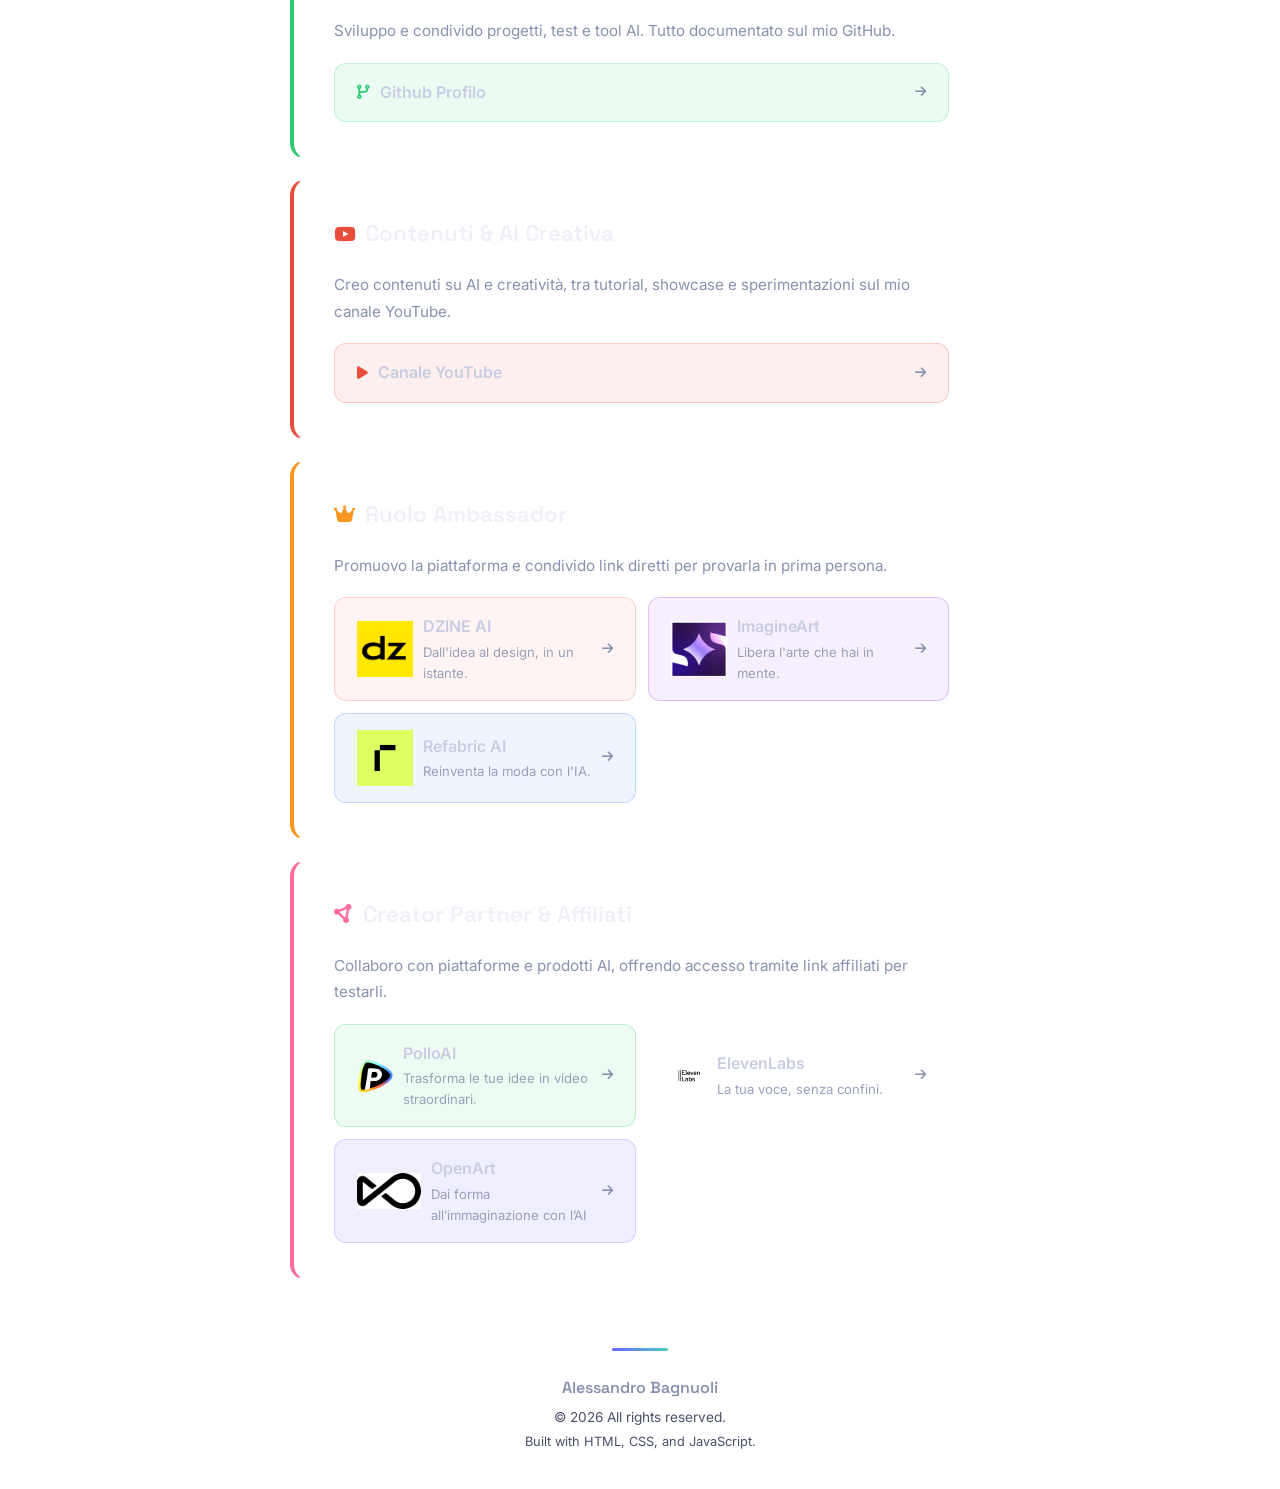
==== commit 997a0a55: "Aggiunta di MeetingSense Rimpiazza Gestore Task." ====
--- a/index.html
+++ b/index.html
@@ -121,17 +121,17 @@
         },
         {
           "label": "",
-          "labelEn": "Task Manager (Advanced To-Do List): A comprehensive web application for task management, developed using Django and MySQL",
-          "title": "Gestore Task (To-Do List Avanzato)",
-          "titleEn": "Task Manager (To-Do List Avanzato)",
-          "description": "Un'applicazione web completa per la gestione dei task, sviluppata con Django e MySQL",
+          "labelEn": "MeetingSense: An assistant that transforms business call transcripts into structured minutes with decisions, action items, and risks, ready to be shared.",
+          "title": "MeetingSense",
+          "titleEn": "MeetingSense",
+          "description": "È un assistente che trasforma le trascrizioni di call aziendali in verbali strutturati con decisioni, action item e rischi, pronti per essere condivisi.",
           "descriptionEn": "A comprehensive web application for task management, developed using Django and MySQL",
-          "url": "https://github.com/Axel0689/gestore-task",
+          "url": "https://github.com/Axel0689/meeting-sense",
           "icon": "fa-solid",
-          "logo": "images/logos/gestoretask.png",
+          "logo": "images/logos/meeting-sense.png",
           "logoPosition": "",
           "logoSize": "lg",
-          "brand": "gestoretask"
+          "brand": "meeting-sense"
         },
         {
           "label": "",
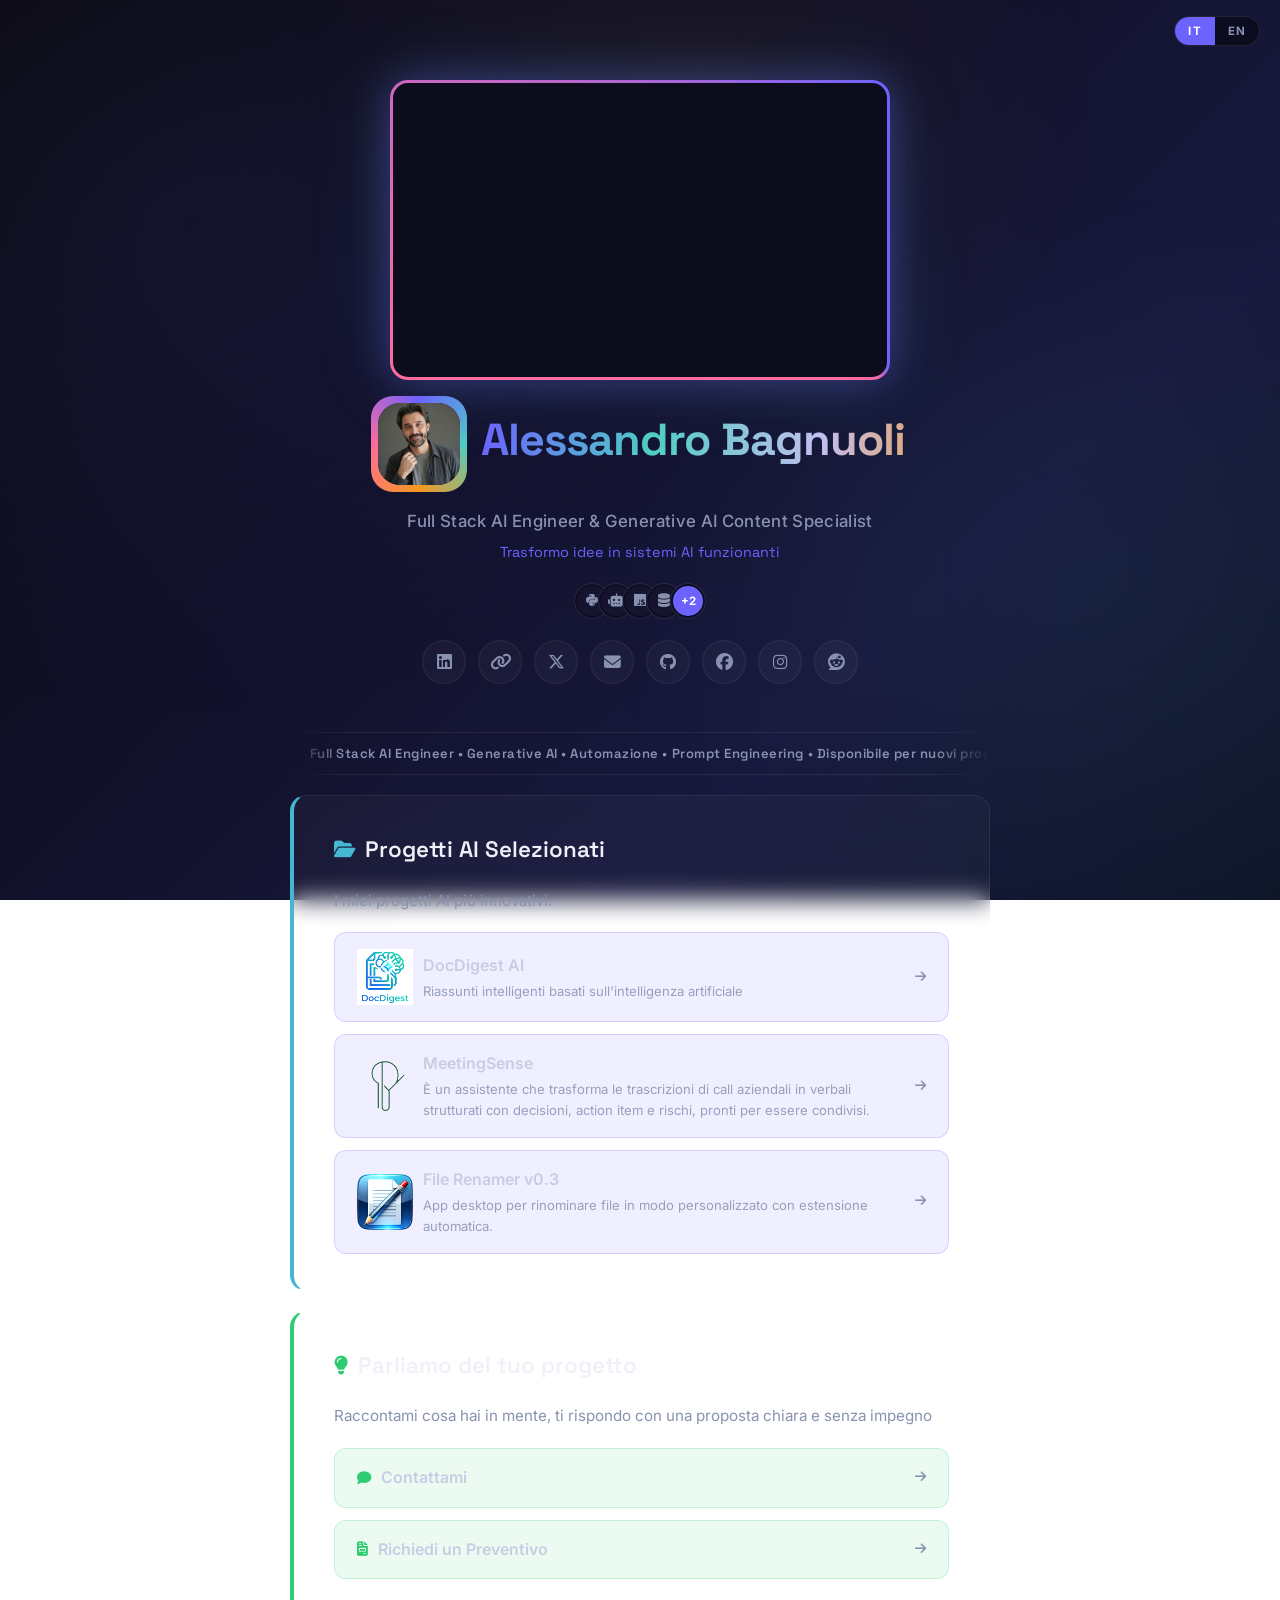
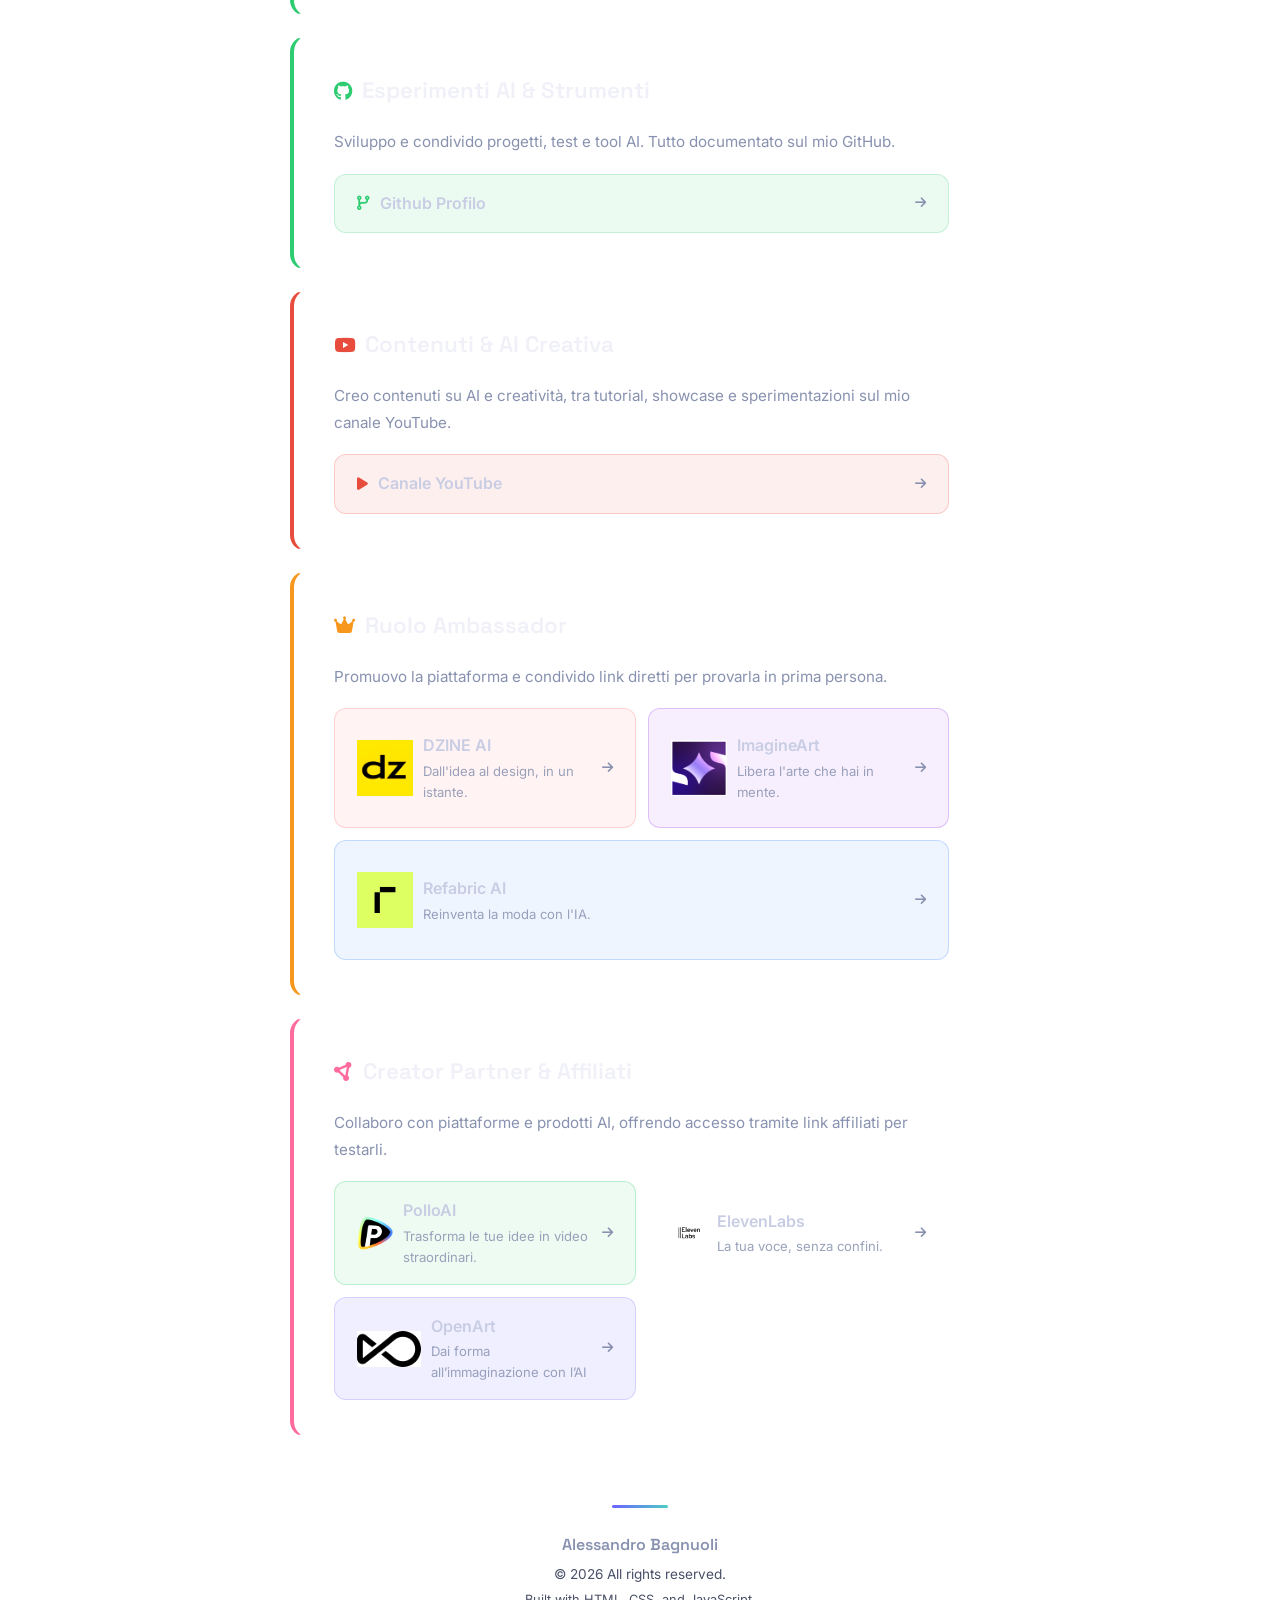
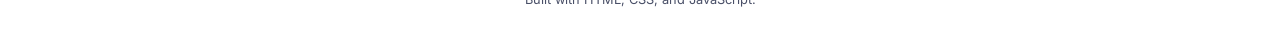
==== commit 85ba847c: "Updates Aggiornamento con bento e altro" ====
--- a/index.html
+++ b/index.html
@@ -93,7 +93,20 @@
       "shape": "rounded",
       "ring": "animated",
       "position": "top"
-    }
+    },
+    "marquee": {
+      "enabled": true,
+      "text": "Full Stack AI Engineer  •  Generative AI  •  Automazione  •  Prompt Engineering  •  Disponibile per nuovi progetti  •",
+      "textEn": "Full Stack AI Engineer  •  Generative AI  •  Automation  •  Prompt Engineering  •  Available for new projects  •"
+    },
+    "techStack": [
+      { "icon": "fa-brands fa-python" },
+      { "icon": "fa-solid fa-robot" },
+      { "icon": "fa-brands fa-js" },
+      { "icon": "fa-solid fa-database" },
+      { "icon": "fa-brands fa-github" },
+      { "icon": "fa-solid fa-wand-magic-sparkles" }
+    ]
   },
   "sections": [
     {
@@ -126,7 +139,7 @@
           "titleEn": "MeetingSense",
           "description": "È un assistente che trasforma le trascrizioni di call aziendali in verbali strutturati con decisioni, action item e rischi, pronti per essere condivisi.",
           "descriptionEn": "A comprehensive web application for task management, developed using Django and MySQL",
-          "url": "https://github.com/Axel0689/meeting-sense",
+          "url": "https://meeting-sense-gray.vercel.app/",
           "icon": "fa-solid",
           "logo": "images/logos/meeting-sense.png",
           "logoPosition": "",
@@ -245,7 +258,7 @@
       "titleEn": "Ambassador Role",
       "description": "Promuovo la piattaforma e condivido link diretti per provarla in prima persona.",
       "descriptionEn": "I promote the platform and share direct links to try it firsthand.",
-      "layout": "grid",
+      "layout": "bento",
       "links": [
         {
           "label": "",
@@ -335,7 +348,7 @@
           "titleEn": "OpenArt",
           "description": "Dai forma all’immaginazione con l’AI",
           "descriptionEn": "Turn imagination into art with AI",
-          "url": "https://www.openart.ai",
+          "url": "https://tolt.link/axel0689",
           "icon": "fa-solid fa-video",
           "logo": "images/logos/openart_logo2.png",
           "logoPosition": "",
@@ -405,7 +418,9 @@
         }
 
         function renderSection(sec) {
-            const layoutClass = sec.layout === 'grid' ? 'links-grid' : 'links';
+            const layoutClass = sec.layout === 'grid' ? 'links-grid'
+                               : sec.layout === 'bento' ? 'links-bento'
+                               : 'links';
             const descText = getT(sec, 'description');
             const desc = descText ? `<p>${LP.esc(descText)}</p>` : '';
             return `<div class="section" data-accent="${LP.esc(sec.accent)}">` +
@@ -413,6 +428,26 @@
                    desc +
                    `<div class="${layoutClass}">${sec.links.map(renderLink).join('')}</div>` +
                    `</div>`;
+        }
+
+        function renderTechStack(items) {
+            if (!items || !items.length) return '';
+            const MAX = 4;
+            const shown = items.slice(0, MAX);
+            const extra = items.length - shown.length;
+            const avatars = shown.map(t =>
+                `<span class="avatar-chip"><i class="${LP.esc(t.icon)}"></i></span>`
+            ).join('');
+            const more = extra > 0 ? `<span class="avatar-chip avatar-chip-more">+${extra}</span>` : '';
+            return `<div class="tech-stack-group" aria-hidden="true">${avatars}${more}</div>`;
+        }
+
+        function renderMarquee(m) {
+            if (!m || !m.enabled) return '';
+            const text = LP.esc(getT(m, 'text'));
+            return `<div class="marquee" aria-hidden="true"><div class="marquee-track">` +
+                   `<span>${text}</span><span>${text}</span>` +
+                   `</div></div>`;
         }
 
         function renderSite(data) {
@@ -445,13 +480,15 @@
                 `</div>` +
                 `<p class="subtitle">${LP.esc(getT(p, 'subtitle'))}</p>` +
                 `<p class="tagline"></p>` +
+                renderTechStack(p.techStack) +
                 `<div class="social-icons">${socialHtml}</div>` +
                 `</header>` +
+                renderMarquee(p.marquee) +
                 data.sections.map(renderSection).join('');
 
-            // Start typewriter on tagline after DOM is updated
+            // Start scramble-decode effect on tagline after DOM is updated
             const taglineEl = document.querySelector('.tagline');
-            if (taglineEl) typewrite(taglineEl, getT(p, 'tagline'));
+            if (taglineEl) scrambleText(taglineEl, getT(p, 'tagline'));
 
             const f = data.footer;
             document.getElementById('main-footer').innerHTML =
@@ -474,24 +511,34 @@
             document.querySelectorAll('.section').forEach(el => observer.observe(el));
         }
 
-        // ===== TYPEWRITER =====
-        let _twTimer = null;
-        function typewrite(el, text) {
-            if (_twTimer) clearInterval(_twTimer);
-            el.textContent = '';
+        // ===== TEXT SCRAMBLE (DECODE EFFECT) =====
+        const SCRAMBLE_CHARS = '!<>-_\\/[]{}—=+*^?#________';
+        let _scrambleTimer = null;
+        function scrambleText(el, text) {
+            if (_scrambleTimer) clearInterval(_scrambleTimer);
             el.style.opacity = '1';
-            const cursor = document.createElement('span');
-            cursor.className = 'tw-cursor';
-            el.appendChild(cursor);
-            let i = 0;
-            _twTimer = setInterval(() => {
-                if (i < text.length) {
-                    cursor.insertAdjacentText('beforebegin', text[i++]);
-                } else {
-                    clearInterval(_twTimer);
-                    setTimeout(() => { if (cursor.parentNode) cursor.remove(); }, 1800);
+            const len = text.length;
+            const revealAt = Array.from({ length: len }, (_, i) => i + Math.random() * 8);
+            const maxRevealAt = Math.max(0, ...revealAt);
+            let frame = 0;
+            _scrambleTimer = setInterval(() => {
+                let out = '';
+                let done = true;
+                for (let i = 0; i < len; i++) {
+                    if (frame >= revealAt[i]) {
+                        out += text[i];
+                    } else {
+                        done = false;
+                        out += text[i] === ' ' ? ' ' : SCRAMBLE_CHARS[Math.floor(Math.random() * SCRAMBLE_CHARS.length)];
+                    }
                 }
-            }, 38);
+                el.textContent = out;
+                frame++;
+                if (done || frame > maxRevealAt + 2) {
+                    clearInterval(_scrambleTimer);
+                    el.textContent = text;
+                }
+            }, 32);
         }
 
         // ===== RIPPLE =====
--- a/style.css
+++ b/style.css
@@ -7,6 +7,8 @@
 ::-webkit-scrollbar-thumb:hover { background: rgba(108,99,255,0.5); }
 
 :root {
+    --spring:           cubic-bezier(0.34, 1.56, 0.64, 1);
+    --ease:             cubic-bezier(0.25,0.8,0.25,1);
     --accent-primary:   #6c63ff;
     --accent-secondary: #4ecdc4;
     --accent-warm:      #f7971e;
@@ -109,7 +111,7 @@
     width: 72px;
     height: 72px;
     flex-shrink: 0;
-    animation: fadeInUp 0.7s cubic-bezier(0.25,0.8,0.25,1) forwards;
+    animation: fadeInUp 0.7s var(--ease) forwards;
     opacity: 0;
 }
 .avatar-ring {
@@ -135,7 +137,7 @@
     padding: 3px;
     background: conic-gradient(from 0deg, var(--accent-primary), var(--accent-secondary), var(--accent-warm), var(--accent-pink), var(--accent-primary));
     background-size: 200% 200%;
-    animation: fadeInUp 0.7s cubic-bezier(0.25,0.8,0.25,1) forwards,
+    animation: fadeInUp 0.7s var(--ease) forwards,
                logoBorderSpin 6s linear infinite;
     animation-delay: 0.1s, 0.1s;
     opacity: 0;
@@ -198,7 +200,7 @@
     -webkit-background-clip: text;
     -webkit-text-fill-color: transparent;
     background-clip: text;
-    animation: fadeInUp 0.7s cubic-bezier(0.25,0.8,0.25,1) 0.2s forwards,
+    animation: fadeInUp 0.7s var(--ease) 0.2s forwards,
                titleShimmer 6s linear 1.5s infinite;
     opacity: 0;
 }
@@ -212,36 +214,93 @@
     color: var(--text-muted);
     letter-spacing: 0.02em;
     margin-bottom: 6px;
-    animation: fadeInUp 0.7s cubic-bezier(0.25,0.8,0.25,1) 0.35s forwards;
+    animation: fadeInUp 0.7s var(--ease) 0.35s forwards;
     opacity: 0;
 }
 .tagline {
     font-size: 0.9em;
     color: var(--accent-primary);
-    opacity: 0;
-    margin-bottom: 28px;
-    min-height: 1.5em; /* prevents layout shift during typewriter */
-}
-/* Typewriter cursor */
-.tw-cursor {
+    font-family: 'Space Grotesk', monospace;
+    opacity: 0;
+    margin-bottom: 20px;
+    min-height: 1.5em; /* prevents layout shift during scramble */
+}
+
+/* ===== TECH STACK AVATAR GROUP ===== */
+.tech-stack-group {
+    display: flex;
+    justify-content: center;
+    margin-bottom: 22px;
+    animation: fadeInUp 0.7s var(--spring) 0.45s forwards;
+    opacity: 0;
+}
+.avatar-chip {
+    width: 34px;
+    height: 34px;
+    border-radius: 50%;
+    display: flex;
+    align-items: center;
+    justify-content: center;
+    background: #14142e;
+    border: 2px solid #0e0e22;
+    box-shadow: 0 0 0 1px rgba(255,255,255,0.08);
+    color: var(--text-muted);
+    font-size: 0.85em;
+    margin-left: -10px;
+    transition: transform 0.35s var(--spring), color 0.3s ease, z-index 0s;
+}
+.avatar-chip:first-child { margin-left: 0; }
+.tech-stack-group:hover .avatar-chip { transform: translateY(0); }
+.avatar-chip:hover {
+    transform: translateY(-5px) scale(1.12);
+    color: var(--accent-primary);
+    z-index: 2;
+}
+.avatar-chip-more {
+    background: var(--accent-primary);
+    color: #fff;
+    font-size: 0.72em;
+    font-weight: 700;
+}
+
+/* ===== MARQUEE ===== */
+.marquee {
+    position: relative;
+    overflow: hidden;
+    max-width: 740px;
+    margin: 0 auto 20px;
+    padding: 10px 0;
+    border-top: 1px solid var(--border);
+    border-bottom: 1px solid var(--border);
+    -webkit-mask-image: linear-gradient(90deg, transparent 0, #000 8%, #000 92%, transparent 100%);
+            mask-image: linear-gradient(90deg, transparent 0, #000 8%, #000 92%, transparent 100%);
+}
+.marquee-track {
+    display: flex;
+    width: max-content;
+    animation: marqueeScroll 22s linear infinite;
+}
+.marquee-track span {
     display: inline-block;
-    width: 2px;
-    height: 0.85em;
-    background: var(--accent-primary);
-    margin-left: 2px;
-    vertical-align: text-bottom;
-    border-radius: 1px;
-    animation: cursorBlink 0.75s step-end infinite;
-}
-@keyframes cursorBlink {
-    0%, 100% { opacity: 1; }
-    50%       { opacity: 0; }
-}
+    padding: 0 1.5em;
+    font-family: 'Space Grotesk', sans-serif;
+    font-size: 0.82em;
+    font-weight: 600;
+    letter-spacing: 0.04em;
+    color: var(--text-muted);
+    white-space: nowrap;
+}
+@keyframes marqueeScroll {
+    0%   { transform: translateX(0); }
+    100% { transform: translateX(-50%); }
+}
+.marquee:hover .marquee-track { animation-play-state: paused; }
+
 .social-icons {
     display: flex;
     justify-content: center;
     gap: 12px;
-    animation: fadeInUp 0.7s cubic-bezier(0.25,0.8,0.25,1) 0.55s forwards;
+    animation: fadeInUp 0.7s var(--ease) 0.55s forwards;
     opacity: 0;
 }
 .social-icons a {
@@ -254,16 +313,22 @@
     color: var(--text-muted);
     font-size: 1.05em;
     text-decoration: none;
-    transition: all 0.3s cubic-bezier(0.25,0.8,0.25,1);
+    transition: background 0.3s var(--ease), border-color 0.3s var(--ease),
+                color 0.3s var(--ease), box-shadow 0.3s var(--ease),
+                transform 0.45s var(--spring);
 }
 .social-icons a:hover {
     background: rgba(108,99,255,0.2);
     border-color: var(--accent-primary);
     color: var(--text-bright);
-    transform: translateY(-3px);
+    transform: translateY(-3px) scale(1.06);
     box-shadow: 0 8px 20px rgba(108,99,255,0.25);
 }
-.social-icons a:focus-visible { outline: 2px solid var(--accent-primary); outline-offset: 3px; }
+.social-icons a:focus-visible {
+    outline: 2px solid var(--accent-primary);
+    outline-offset: 3px;
+    box-shadow: 0 0 0 5px rgba(108,99,255,0.25);
+}
 /* Social icon tooltip */
 .social-icons a::after {
     content: attr(aria-label);
@@ -300,13 +365,13 @@
     margin-bottom: 20px;
     border: 1px solid var(--border);
     border-left: 4px solid var(--accent-primary);
-    transition: transform 0.35s cubic-bezier(0.25,0.8,0.25,1),
-                box-shadow 0.35s cubic-bezier(0.25,0.8,0.25,1),
+    transition: transform 0.5s var(--spring),
+                box-shadow 0.35s var(--ease),
                 background 0.35s ease;
     opacity: 0;
     transform: translateY(28px);
 }
-.section.visible { animation: fadeInUp 0.6s cubic-bezier(0.25,0.8,0.25,1) forwards; }
+.section.visible { animation: fadeInUp 0.6s var(--spring) forwards; }
 .section:hover {
     transform: translateY(-4px);
     background: var(--surface-hover);
@@ -345,6 +410,24 @@
     display: grid;
     grid-template-columns: repeat(auto-fit, minmax(220px, 1fr));
     gap: 12px;
+}
+
+/* Bento grid: mixed tile sizes packed like a bento box */
+.links-bento {
+    display: grid;
+    grid-template-columns: repeat(4, 1fr);
+    grid-auto-rows: minmax(120px, auto);
+    gap: 12px;
+}
+.links-bento .link { height: 100%; }
+.links-bento .link:nth-child(3n+1) { grid-column: span 2; }
+.links-bento .link:nth-child(3n+2) { grid-column: span 2; }
+.links-bento .link:nth-child(3n)   { grid-column: span 4; }
+@media (max-width: 640px) {
+    .links-bento { grid-template-columns: 1fr; }
+    .links-bento .link:nth-child(3n+1),
+    .links-bento .link:nth-child(3n+2),
+    .links-bento .link:nth-child(3n) { grid-column: span 1; }
 }
 
 .link {
@@ -360,7 +443,9 @@
     border-radius: 12px;
     font-weight: 600;
     font-size: 1em;
-    transition: all 0.3s cubic-bezier(0.25,0.8,0.25,1);
+    transition: background 0.3s var(--ease), border-color 0.3s var(--ease),
+                color 0.3s var(--ease), box-shadow 0.3s var(--ease),
+                transform 0.45s var(--spring);
     position: relative;
     overflow: hidden;
 }
@@ -374,11 +459,15 @@
     background: rgba(108,99,255,0.2);
     border-color: rgba(108,99,255,0.5);
     color: var(--text-bright);
-    transform: translateY(-2px);
+    transform: translateY(-3px) scale(1.015);
     box-shadow: 0 8px 24px rgba(108,99,255,0.18);
 }
 .link:hover .link-arrow { transform: translateX(4px); color: var(--accent-primary); }
-.link:focus-visible { outline: 2px solid var(--accent-primary); outline-offset: 3px; }
+.link:focus-visible {
+    outline: 2px solid var(--accent-primary);
+    outline-offset: 3px;
+    box-shadow: 0 0 0 5px rgba(108,99,255,0.22), 0 0 24px rgba(108,99,255,0.35);
+}
 .link::before {
     content: '';
     position: absolute; top: 0; left: -100%;
@@ -511,6 +600,8 @@
     .links-grid { grid-template-columns: 1fr; }
     .social-icons a { width: 42px; height: 42px; }
     .lang-toggle { top: 12px; right: 12px; }
+    .links-bento { grid-template-columns: repeat(2, 1fr); }
+    .links-bento .link:nth-child(3n) { grid-column: span 2; }
 }
 @media (max-width: 480px) {
     h1 { font-size: 1.7em; }
@@ -525,5 +616,6 @@
 
 @media (prefers-reduced-motion: reduce) {
     *, *::before, *::after { animation-duration: 0.01ms !important; animation-iteration-count: 1 !important; transition-duration: 0.1ms !important; }
-    .section, .profile-avatar, h1, .subtitle, .tagline, .social-icons { opacity: 1 !important; transform: none !important; }
-}
+    .section, .profile-avatar, h1, .subtitle, .tagline, .social-icons, .tech-stack-group { opacity: 1 !important; transform: none !important; }
+    .marquee-track { animation: none !important; }
+}
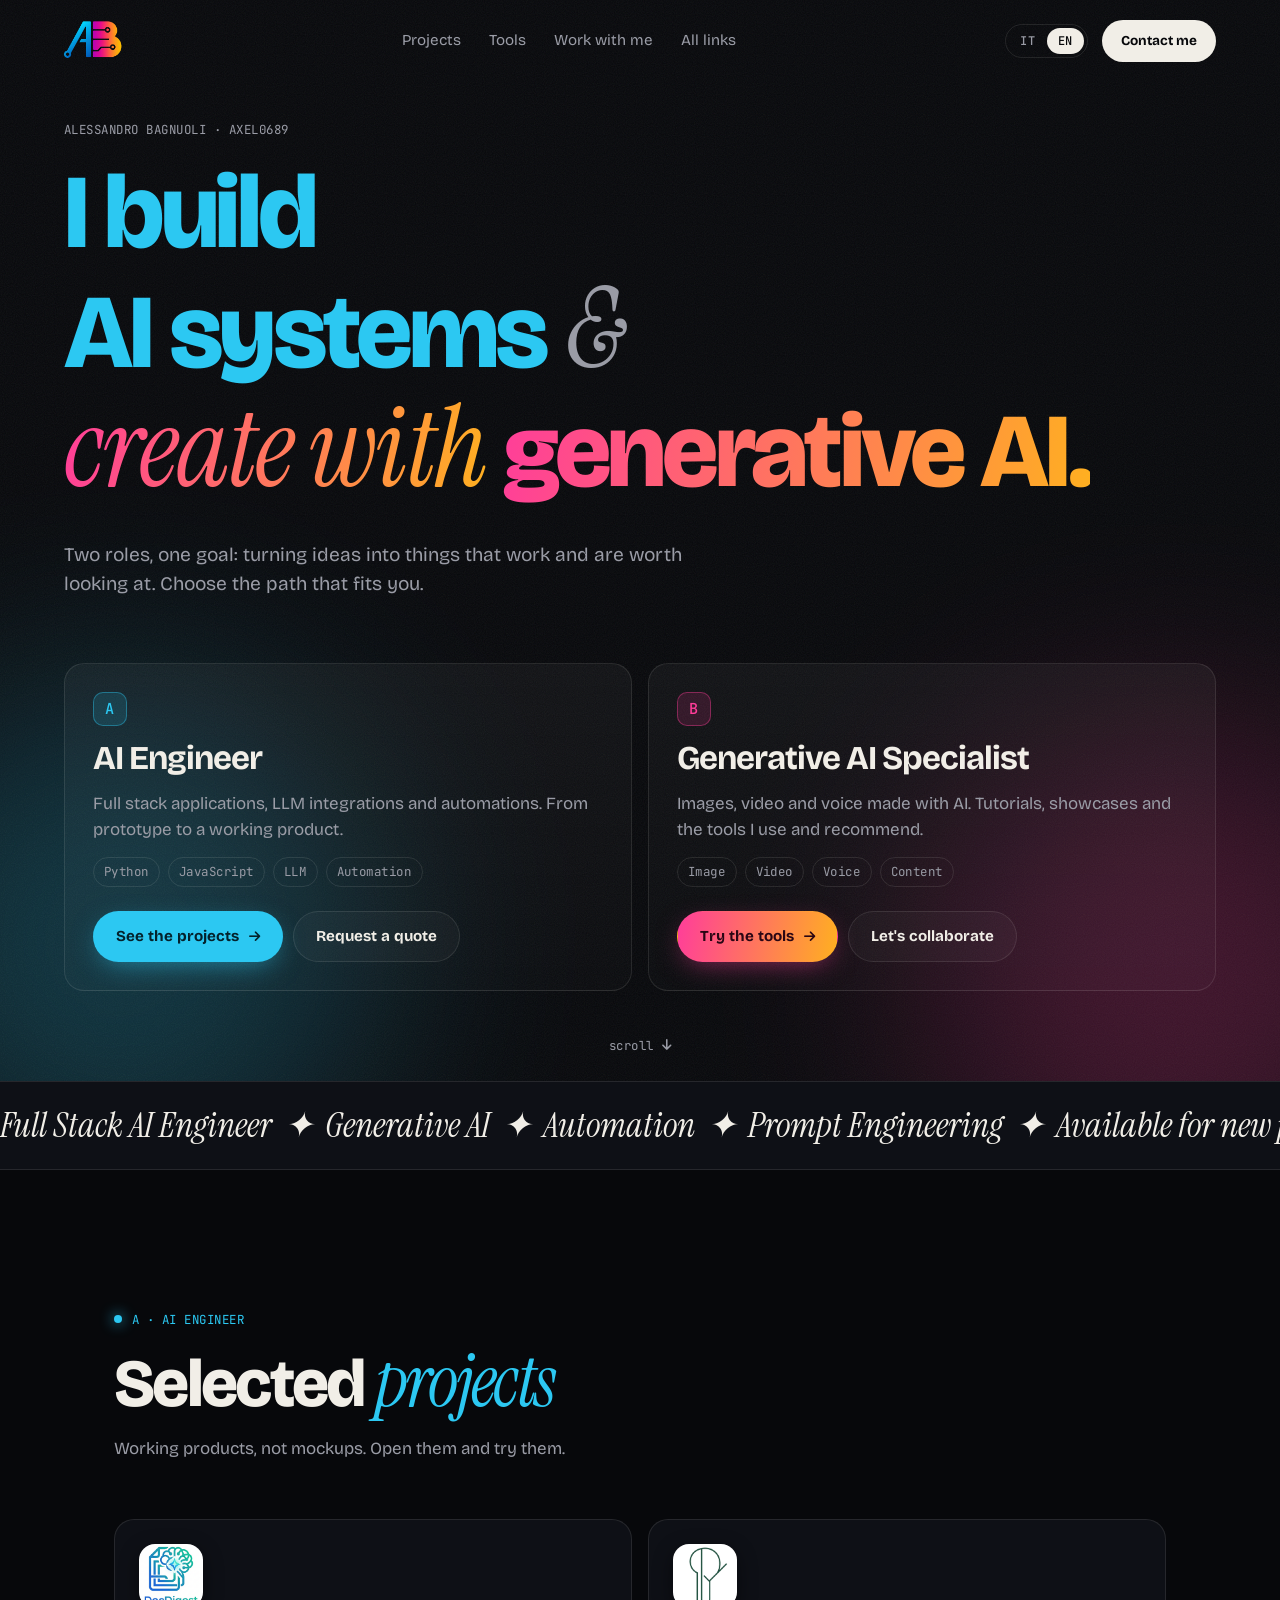
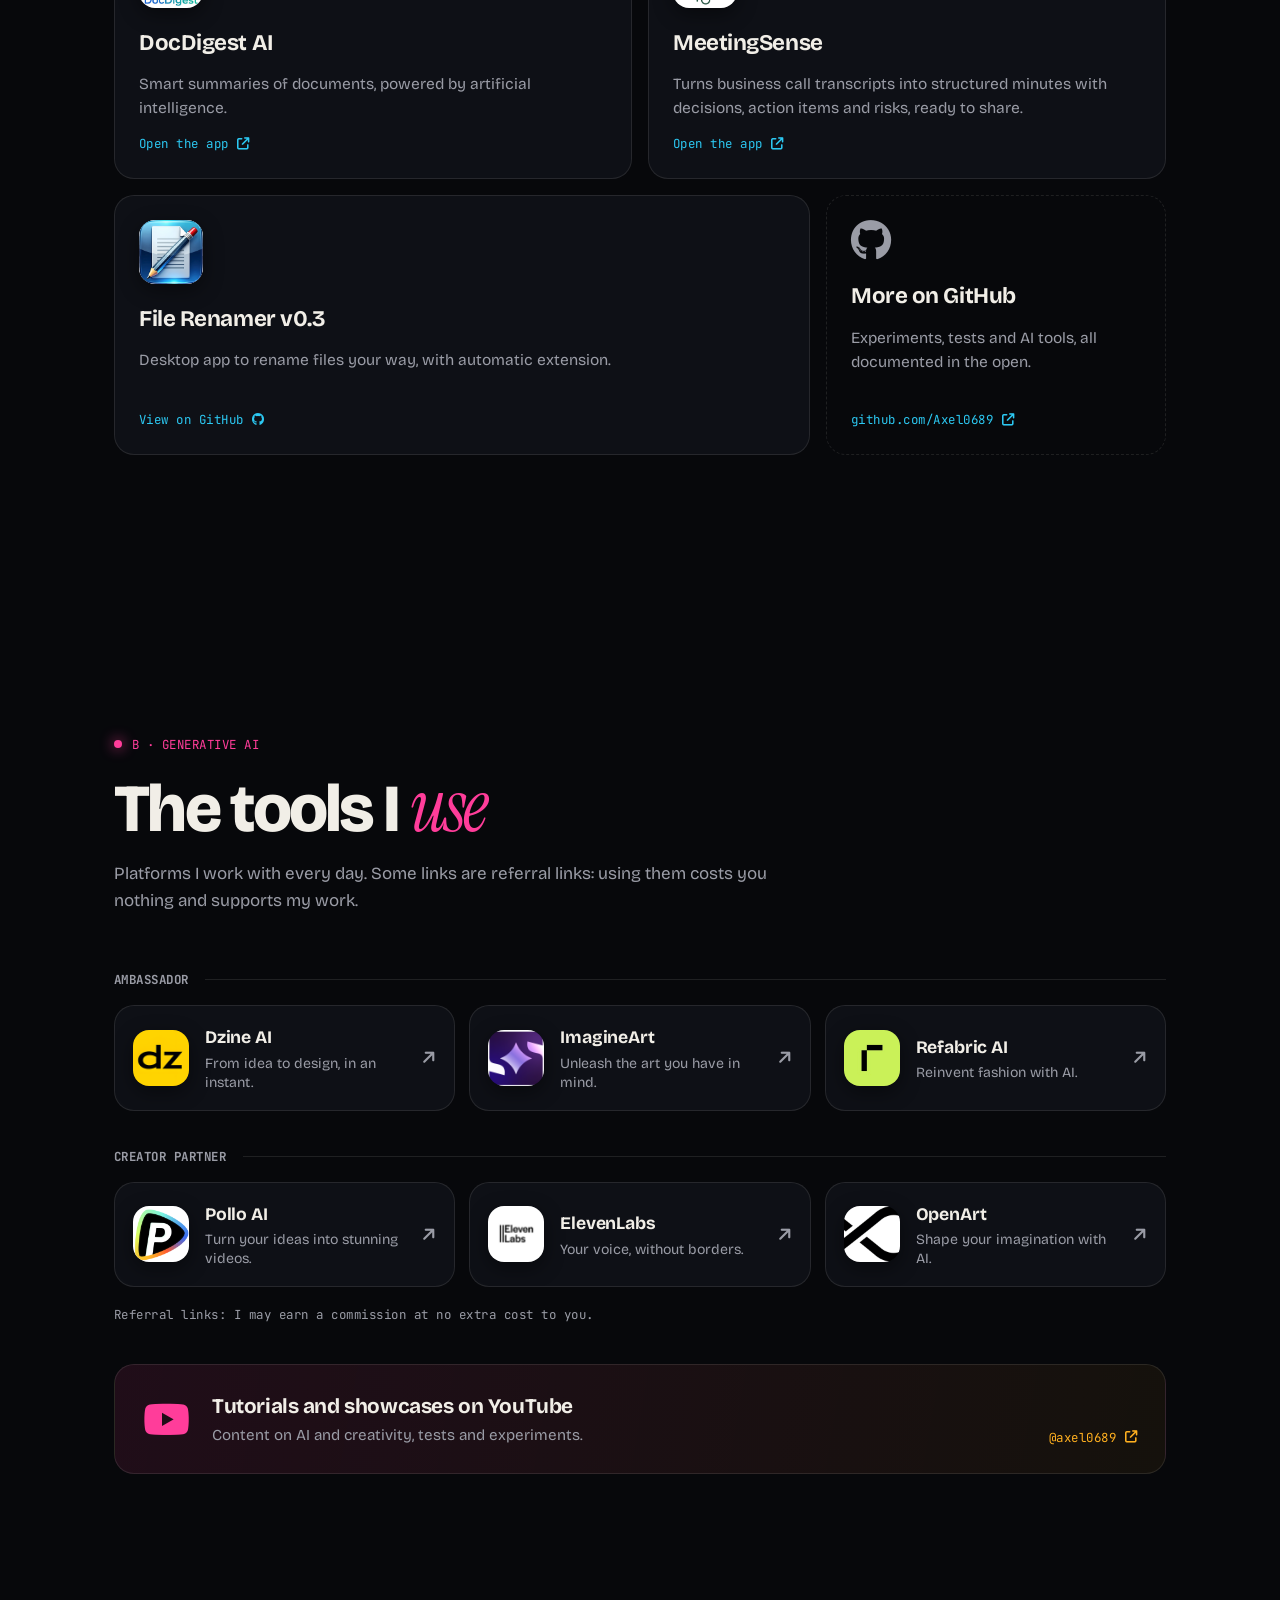
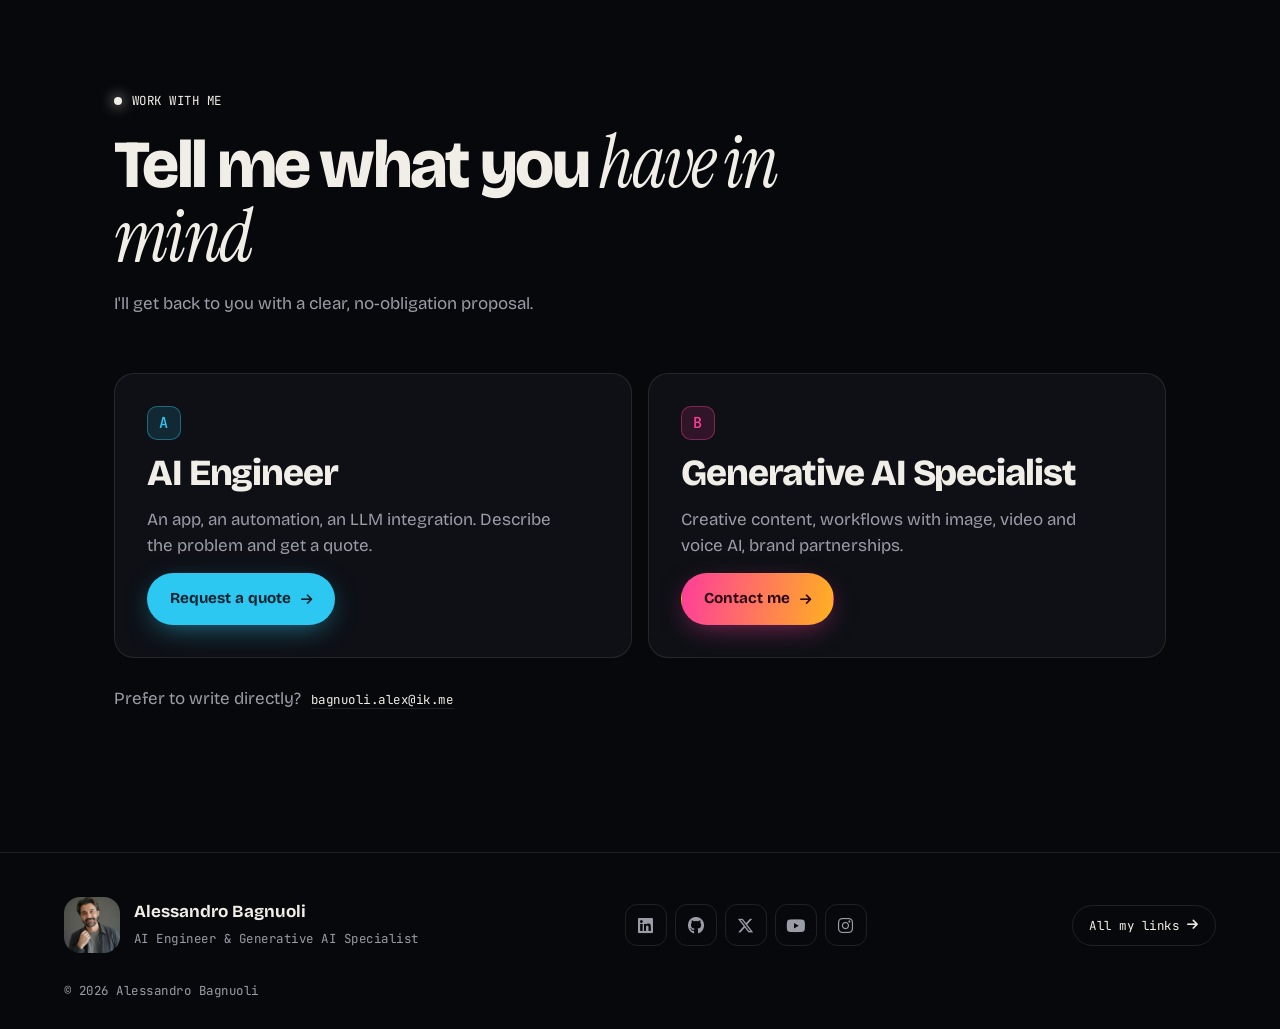
==== commit 2aa6abf9: "Update Realizzazione di una landing page con integrazione del linktree." ====
--- a/index.html
+++ b/index.html
@@ -3,565 +3,243 @@
 <head>
     <meta charset="UTF-8">
     <meta name="viewport" content="width=device-width, initial-scale=1.0">
-    <title>Alessandro Bagnuoli | Axel0689</title>
-    <link rel="icon" type="image/x-icon" href="/images/favicon.ico">
+    <title>Alessandro Bagnuoli | AI Engineer & Generative AI Specialist</title>
+    <meta name="description" content="Alessandro Bagnuoli (Axel0689): AI Engineer full stack e Generative AI Specialist. Progetti AI, automazioni, contenuti creativi e tool selezionati.">
+    <meta property="og:type" content="website">
+    <meta property="og:title" content="Alessandro Bagnuoli | AI Engineer & Generative AI Specialist">
+    <meta property="og:description" content="Costruisco sistemi AI che funzionano e creo con l'AI generativa. Progetti, tool e collaborazioni.">
+    <link rel="icon" type="image/png" href="images/logo_AB.png">
 
     <link rel="preconnect" href="https://fonts.googleapis.com">
     <link rel="preconnect" href="https://fonts.gstatic.com" crossorigin>
-    <link href="https://fonts.googleapis.com/css2?family=Inter:wght@400;500;600;700&family=Space+Grotesk:wght@500;600;700&display=swap" rel="stylesheet">
+    <link href="https://fonts.googleapis.com/css2?family=Bricolage+Grotesque:opsz,wght@12..96,400;12..96,500;12..96,700;12..96,800&family=Instrument+Serif:ital@0;1&family=JetBrains+Mono:wght@400;500&display=swap" rel="stylesheet">
     <link rel="stylesheet" href="https://cdnjs.cloudflare.com/ajax/libs/font-awesome/6.5.1/css/all.min.css">
-    <link rel="stylesheet" href="style.css">
-    <style id="bg-dynamic"></style>
-    <script src="shared.js"></script>
-    <script src="iconResolver.js"></script>
+    <link rel="stylesheet" href="landing.css">
+    <script src="landing.js" defer></script>
 </head>
 <body>
-
-    <!-- Language Toggle -->
-    <div class="lang-toggle">
-        <button id="btn-it" class="active">IT</button>
-        <button id="btn-en">EN</button>
-    </div>
-
-    <div class="container" id="main-container"></div>
-    <footer id="main-footer"></footer>
-
-    <!-- =====================================================
-         SITE DATA — modifica da editor.html oppure qui
-         ===================================================== -->
-    <script id="__SITE_DATA__" type="application/json">
-{
-  "profile": {
-    "name": "Alessandro Bagnuoli",
-    "subtitle": "Full Stack AI Engineer & Generative AI Content Specialist",
-    "subtitleEn": "Full Stack AI Engineer & Generative AI Content Specialist",
-    "tagline": "Trasformo idee in sistemi AI funzionanti",
-    "taglineEn": "Turning ideas into real AI systems",
-    "photo": "images/profilo.jpg",
-    "social": [
-      {
-        "icon": "fa-brands fa-linkedin",
-        "label": "LinkedIn",
-        "labelEn": "LinkedIn",
-        "url": "https://www.linkedin.com/in/alessandrobagnuoli89/"
-      },
-      {
-        "icon": "fa-solid fa-link",
-        "label": "My website",
-        "labelEn": "My website",
-        "url": "https://www.alessandrobagnuoli.me/"
-      },
-      {
-        "icon": "fa-brands fa-x-twitter",
-        "label": "X",
-        "labelEn": "X",
-        "url": "https://x.com/alex_bagnuoli89"
-      },
-      {
-        "icon": "fa-solid fa-envelope",
-        "label": "Email",
-        "labelEn": "Email",
-        "url": "mailto:bagnuoli.alex@ik.me"
-      },
-      {
-        "icon": "fa-brands fa-github",
-        "label": "GitHub",
-        "labelEn": "GitHub",
-        "url": "https://github.com/Axel0689"
-      },
-      {
-        "icon": "fa-brands fa-facebook",
-        "label": "Facebook",
-        "labelEn": "Facebook",
-        "url": "https://www.facebook.com/alexbagnuoli89"
-      },
-      {
-        "icon": "fa-brands fa-instagram",
-        "label": "Instagram",
-        "labelEn": "Instagram",
-        "url": "https://www.instagram.com/alexbagnuoli/"
-      },
-      {
-        "icon": "fa-brands fa-reddit",
-        "label": "Reddit",
-        "labelEn": "Reddit",
-        "url": "https://www.reddit.com/user/Axel0689/"
-      }
-    ],
-    "photoStyle": {
-      "size": "large",
-      "shape": "rounded",
-      "ring": "animated",
-      "position": "top"
-    },
-    "marquee": {
-      "enabled": true,
-      "text": "Full Stack AI Engineer  •  Generative AI  •  Automazione  •  Prompt Engineering  •  Disponibile per nuovi progetti  •",
-      "textEn": "Full Stack AI Engineer  •  Generative AI  •  Automation  •  Prompt Engineering  •  Available for new projects  •"
-    },
-    "techStack": [
-      { "icon": "fa-brands fa-python" },
-      { "icon": "fa-solid fa-robot" },
-      { "icon": "fa-brands fa-js" },
-      { "icon": "fa-solid fa-database" },
-      { "icon": "fa-brands fa-github" },
-      { "icon": "fa-solid fa-wand-magic-sparkles" }
-    ]
-  },
-  "sections": [
-    {
-      "accent": "blue",
-      "icon": "fa-solid fa-folder-open",
-      "title": "Progetti AI Selezionati",
-      "titleEn": "Selected AI Projects",
-      "description": "I miei progetti AI più innovativi.",
-      "descriptionEn": "My most innovative AI projects.",
-      "layout": "list",
-      "links": [
-        {
-          "label": "",
-          "labelEn": "",
-          "title": "DocDigest AI",
-          "titleEn": "DocDigest AI",
-          "description": "Riassunti intelligenti basati sull'intelligenza artificiale",
-          "descriptionEn": "Smart summaries based on artificial intelligence",
-          "url": "https://docdigest-zeta.vercel.app",
-          "icon": "fa-solid",
-          "logo": "images/logos/docdigest.png",
-          "logoPosition": "",
-          "logoSize": "lg",
-          "brand": "docdigest"
-        },
-        {
-          "label": "",
-          "labelEn": "MeetingSense: An assistant that transforms business call transcripts into structured minutes with decisions, action items, and risks, ready to be shared.",
-          "title": "MeetingSense",
-          "titleEn": "MeetingSense",
-          "description": "È un assistente che trasforma le trascrizioni di call aziendali in verbali strutturati con decisioni, action item e rischi, pronti per essere condivisi.",
-          "descriptionEn": "A comprehensive web application for task management, developed using Django and MySQL",
-          "url": "https://meeting-sense-gray.vercel.app/",
-          "icon": "fa-solid",
-          "logo": "images/logos/meeting-sense.png",
-          "logoPosition": "",
-          "logoSize": "lg",
-          "brand": "meeting-sense"
-        },
-        {
-          "label": "",
-          "labelEn": "",
-          "title": "File Renamer v0.3",
-          "titleEn": "File Renamer v0.3",
-          "description": "App desktop per rinominare file in modo personalizzato con estensione automatica.",
-          "descriptionEn": "A desktop app for renaming files in a customised way with automatic extension.",
-          "url": "https://github.com/Axel0689/file_renamer",
-          "icon": "fa-solid",
-          "logo": "images/logos/filerenamer.png",
-          "logoPosition": "",
-          "logoSize": "lg",
-          "brand": "filerenamer"
-        }
-      ]
-    },
-    {
-      "accent": "green",
-      "icon": "fa-solid fa-lightbulb",
-      "title": "Parliamo del tuo progetto",
-      "titleEn": "Let’s talk about your project",
-      "description": "Raccontami cosa hai in mente, ti rispondo con una proposta chiara e senza impegno",
-      "descriptionEn": "Tell me what you have in mind, and I’ll get back to you with a clear, no-obligation proposal",
-      "layout": "list",
-      "links": [
-        {
-          "label": "Contattami",
-          "labelEn": "Contact Me",
-          "title": "",
-          "titleEn": "",
-          "description": "",
-          "descriptionEn": "",
-          "url": "https://tally.so/r/mZAEMz",
-          "icon": "fa-solid fa-comment",
-          "logo": "",
-          "logoPosition": "",
-          "logoSize": "",
-          "brand": ""
-        },
-        {
-          "label": "Richiedi un Preventivo",
-          "labelEn": "Request a Quote",
-          "title": "",
-          "titleEn": "",
-          "description": "",
-          "descriptionEn": "",
-          "url": "https://tally.so/r/wLo9kp",
-          "icon": "fa-solid fa-file-invoice",
-          "logo": "",
-          "logoPosition": "",
-          "logoSize": "",
-          "brand": ""
-        }
-      ]
-    },
-    {
-      "accent": "green",
-      "icon": "fa-brands fa-github",
-      "title": "Esperimenti AI & Strumenti",
-      "titleEn": "AI Experiments & Tools",
-      "description": "Sviluppo e condivido progetti, test e tool AI. Tutto documentato sul mio GitHub.",
-      "descriptionEn": "I build and share AI projects, experiments, and tools. Everything is documented on my GitHub.",
-      "layout": "list",
-      "links": [
-        {
-          "label": "Github Profilo",
-          "labelEn": "GitHub Profile",
-          "title": "",
-          "titleEn": "",
-          "description": "",
-          "descriptionEn": "",
-          "url": "https://github.com/Axel0689",
-          "icon": "fa-solid fa-code-branch",
-          "logo": "",
-          "logoPosition": "",
-          "logoSize": "",
-          "brand": ""
-        }
-      ]
-    },
-    {
-      "accent": "red",
-      "icon": "fa-brands fa-youtube",
-      "title": "Contenuti & AI Creativa",
-      "titleEn": "Content & Creative AI",
-      "description": "Creo contenuti su AI e creatività, tra tutorial, showcase e sperimentazioni sul mio canale YouTube.",
-      "descriptionEn": "I create content about AI and creativity, including tutorials, showcases, and experiments on my YouTube channel.",
-      "layout": "list",
-      "links": [
-        {
-          "label": "Canale YouTube",
-          "labelEn": "YouTube Channel",
-          "title": "",
-          "titleEn": "",
-          "description": "",
-          "descriptionEn": "",
-          "url": "https://youtube.com/@axel0689",
-          "icon": "fa-solid fa-play",
-          "logo": "",
-          "logoPosition": "",
-          "logoSize": "",
-          "brand": ""
-        }
-      ]
-    },
-    {
-      "accent": "amber",
-      "icon": "fa-solid fa-crown",
-      "title": "Ruolo Ambassador",
-      "titleEn": "Ambassador Role",
-      "description": "Promuovo la piattaforma e condivido link diretti per provarla in prima persona.",
-      "descriptionEn": "I promote the platform and share direct links to try it firsthand.",
-      "layout": "bento",
-      "links": [
-        {
-          "label": "",
-          "labelEn": "",
-          "title": "DZINE AI",
-          "titleEn": "DZINE AI",
-          "description": "Dall'idea al design, in un istante.",
-          "descriptionEn": "From idea to design, in an instant.",
-          "url": "https://www.dzine.ai/?via=axel0689",
-          "icon": "fa-solid fa-wand-magic-sparkles",
-          "logo": "images/logos/dzine.png",
-          "logoPosition": "",
-          "logoSize": "lg",
-          "brand": "dzine"
-        },
-        {
-          "label": "",
-          "labelEn": "",
-          "title": "ImagineArt",
-          "titleEn": "ImagineArt",
-          "description": "Libera l'arte che hai in mente.",
-          "descriptionEn": "Unleash the art within you.",
-          "url": "https://imagineartinc.pxf.io/axel0689",
-          "icon": "fa-solid fa-paintbrush",
-          "logo": "images/logos/imagineart.png",
-          "logoPosition": "",
-          "logoSize": "lg",
-          "brand": "imagineart"
-        },
-        {
-          "label": "",
-          "labelEn": "",
-          "title": "Refabric AI",
-          "titleEn": "Refabric AI",
-          "description": "Reinventa la moda con l'IA.",
-          "descriptionEn": "Reinvent fashion with AI.",
-          "url": "https://www.refabric.com/",
-          "icon": "fa-solid fa-shirt",
-          "logo": "images/logos/refabric.png",
-          "logoPosition": "",
-          "logoSize": "lg",
-          "brand": "refabric"
-        }
-      ]
-    },
-    {
-      "accent": "pink",
-      "icon": "fa-solid fa-circle-nodes",
-      "title": "Creator Partner & Affiliati",
-      "titleEn": "Creator Partner & Affiliates",
-      "description": "Collaboro con piattaforme e prodotti AI, offrendo accesso tramite link affiliati per testarli.",
-      "descriptionEn": "I collaborate with AI platforms and products, providing access through affiliate links to test them.",
-      "layout": "grid",
-      "links": [
-        {
-          "label": "",
-          "labelEn": "",
-          "title": "PolloAI",
-          "titleEn": "PolloAI",
-          "description": "Trasforma le tue idee in video straordinari.",
-          "descriptionEn": "Turn your ideas into amazing videos.",
-          "url": "https://pollo.ai?ref=mdcymjn",
-          "icon": "fa-solid fa-video",
-          "logo": "images/logos/pollo.png",
-          "logoPosition": "",
-          "logoSize": "md",
-          "brand": "pollo"
-        },
-        {
-          "label": "",
-          "labelEn": "",
-          "title": "ElevenLabs",
-          "titleEn": "ElevenLabs",
-          "description": "La tua voce, senza confini.",
-          "descriptionEn": "Your voice, without limits.",
-          "url": "https://try.elevenlabs.io/axel0689",
-          "icon": "fa-solid fa-microphone",
-          "logo": "images/logos/elevenlabs.png",
-          "logoPosition": "",
-          "logoSize": "md",
-          "brand": "elevenlabs"
-        },
-        {
-          "label": "",
-          "labelEn": "",
-          "title": "OpenArt",
-          "titleEn": "OpenArt",
-          "description": "Dai forma all’immaginazione con l’AI",
-          "descriptionEn": "Turn imagination into art with AI",
-          "url": "https://tolt.link/axel0689",
-          "icon": "fa-solid fa-video",
-          "logo": "images/logos/openart_logo2.png",
-          "logoPosition": "",
-          "logoSize": "md",
-          "brand": "openart"
-        }
-      ]
-    }
-  ],
-  "footer": {
-    "brand": "Alessandro Bagnuoli",
-    "year": "2026"
-  },
-  "background": {
-    "preset": "dark-purple"
-  }
-}
-    </script>
-    
-    <script>
-        // shared.js espone: LP.esc, LP.isExternal, LP.applyBackground, LP.normalizeSiteData
-        // iconResolver.js espone: LP.renderIconHtml
-        let lang = 'it';
-        let _siteData = null;
-
-        // Returns the translated value for `field` on `obj`, falling back to the base field.
-        function getT(obj, field) {
-            if (lang === 'en') {
-                const v = obj[field + 'En'];
-                if (v !== undefined && v !== '') return v;
-            }
-            return obj[field] ?? '';
-        }
-
-        function setLang(newLang) {
-            lang = newLang;
-            document.getElementById('html-root').lang = newLang;
-            document.getElementById('btn-it').classList.toggle('active', lang === 'it');
-            document.getElementById('btn-en').classList.toggle('active', lang === 'en');
-            if (_siteData) renderSite(_siteData);
-        }
-
-        function renderLink(link) {
-            const brandAttr   = link.brand        ? ` data-brand="${LP.esc(link.brand)}"` : '';
-            const posAttr     = link.logoPosition  ? ` data-logo-pos="${LP.esc(link.logoPosition)}"` : '';
-            const sizeAttr    = link.logoSize      ? ` data-logo-size="${LP.esc(link.logoSize)}"` : '';
-            const targetAttr  = LP.isExternal(link.url) ? ' target="_blank" rel="noopener"' : '';
-            const title = getT(link, 'title');
-            const desc  = getT(link, 'description');
-            let textHtml;
-            if (title) {
-                textHtml = `<span class="link-text"><span class="link-title">${LP.esc(title)}</span>` +
-                           (desc ? `<span class="link-desc">${LP.esc(desc)}</span>` : '') + `</span>`;
-            } else {
-                textHtml = LP.esc(getT(link, 'label'));
-            }
-            const base = `<a href="${LP.esc(link.url)}" class="link"${brandAttr}${posAttr}${sizeAttr}${targetAttr}>`;
-            if (link.logoPosition === 'top' && link.logo) {
-                return base +
-                       `<span class="link-logo-header">${LP.renderIconHtml(link)}</span>` +
-                       `<span class="link-body"><span class="link-content">${textHtml}</span>` +
-                       `<i class="fa-solid fa-arrow-right link-arrow"></i></span></a>`;
-            }
-            return base +
-                   `<span class="link-content">${LP.renderIconHtml(link)} ${textHtml}</span>` +
-                   `<i class="fa-solid fa-arrow-right link-arrow"></i></a>`;
-        }
-
-        function renderSection(sec) {
-            const layoutClass = sec.layout === 'grid' ? 'links-grid'
-                               : sec.layout === 'bento' ? 'links-bento'
-                               : 'links';
-            const descText = getT(sec, 'description');
-            const desc = descText ? `<p>${LP.esc(descText)}</p>` : '';
-            return `<div class="section" data-accent="${LP.esc(sec.accent)}">` +
-                   `<h2><i class="${LP.esc(sec.icon)}"></i> ${LP.esc(getT(sec, 'title'))}</h2>` +
-                   desc +
-                   `<div class="${layoutClass}">${sec.links.map(renderLink).join('')}</div>` +
-                   `</div>`;
-        }
-
-        function renderTechStack(items) {
-            if (!items || !items.length) return '';
-            const MAX = 4;
-            const shown = items.slice(0, MAX);
-            const extra = items.length - shown.length;
-            const avatars = shown.map(t =>
-                `<span class="avatar-chip"><i class="${LP.esc(t.icon)}"></i></span>`
-            ).join('');
-            const more = extra > 0 ? `<span class="avatar-chip avatar-chip-more">+${extra}</span>` : '';
-            return `<div class="tech-stack-group" aria-hidden="true">${avatars}${more}</div>`;
-        }
-
-        function renderMarquee(m) {
-            if (!m || !m.enabled) return '';
-            const text = LP.esc(getT(m, 'text'));
-            return `<div class="marquee" aria-hidden="true"><div class="marquee-track">` +
-                   `<span>${text}</span><span>${text}</span>` +
-                   `</div></div>`;
-        }
-
-        function renderSite(data) {
-            LP._iconUid = 0;
-            const p = data.profile;
-
-            const socialHtml = p.social.map(s =>
-                `<a href="${LP.esc(s.url)}"${LP.isExternal(s.url) ? ' target="_blank" rel="noopener"' : ''} aria-label="${LP.esc(getT(s, 'label'))}">` +
-                `<i class="${LP.esc(s.icon)}"></i></a>`
-            ).join('');
-
-            const ps = p.photoStyle || {};
-            const avatarClass = [
-                'profile-avatar',
-                'avatar-size-'  + (ps.size     || 'medium'),
-                'avatar-shape-' + (ps.shape    || 'circle'),
-                'avatar-ring-'  + (ps.ring     || 'animated'),
-                'avatar-pos-'   + (ps.position || 'top')
-            ].join(' ');
-
-            document.getElementById('main-container').innerHTML =
-                `<header>` +
-                `<div class="logo-video-frame">` +
-                `<video class="logo-animation" src="images/logo_animation.mp4" autoplay loop muted playsinline aria-hidden="true"></video>` +
-                `</div>` +
-                `<div class="identity-row">` +
-                `<div class="${avatarClass}"><div class="avatar-ring"></div><div class="avatar-bg"></div>` +
-                `<div class="avatar-inner"><img src="${LP.esc(p.photo)}" alt="${LP.esc(p.name)}"></div></div>` +
-                `<h1>${LP.esc(p.name)}</h1>` +
-                `</div>` +
-                `<p class="subtitle">${LP.esc(getT(p, 'subtitle'))}</p>` +
-                `<p class="tagline"></p>` +
-                renderTechStack(p.techStack) +
-                `<div class="social-icons">${socialHtml}</div>` +
-                `</header>` +
-                renderMarquee(p.marquee) +
-                data.sections.map(renderSection).join('');
-
-            // Start scramble-decode effect on tagline after DOM is updated
-            const taglineEl = document.querySelector('.tagline');
-            if (taglineEl) scrambleText(taglineEl, getT(p, 'tagline'));
-
-            const f = data.footer;
-            document.getElementById('main-footer').innerHTML =
-                `<div class="footer-separator"></div>` +
-                `<p class="footer-brand">${LP.esc(f.brand)}</p>` +
-                `<p class="footer-copy">&copy; ${LP.esc(f.year)} All rights reserved.</p>` +
-                `<p class="footer-tagline">Built with HTML, CSS, and JavaScript.</p>`;
-
-            // Scroll-triggered entrance animations
-            const observer = new IntersectionObserver(entries => {
-                entries.forEach((entry, i) => {
-                    if (entry.isIntersecting) {
-                        entry.target.style.animationDelay = `${i * 0.08}s`;
-                        entry.target.classList.add('visible');
-                        observer.unobserve(entry.target);
-                    }
-                });
-            }, { threshold: 0.08 });
-
-            document.querySelectorAll('.section').forEach(el => observer.observe(el));
-        }
-
-        // ===== TEXT SCRAMBLE (DECODE EFFECT) =====
-        const SCRAMBLE_CHARS = '!<>-_\\/[]{}—=+*^?#________';
-        let _scrambleTimer = null;
-        function scrambleText(el, text) {
-            if (_scrambleTimer) clearInterval(_scrambleTimer);
-            el.style.opacity = '1';
-            const len = text.length;
-            const revealAt = Array.from({ length: len }, (_, i) => i + Math.random() * 8);
-            const maxRevealAt = Math.max(0, ...revealAt);
-            let frame = 0;
-            _scrambleTimer = setInterval(() => {
-                let out = '';
-                let done = true;
-                for (let i = 0; i < len; i++) {
-                    if (frame >= revealAt[i]) {
-                        out += text[i];
-                    } else {
-                        done = false;
-                        out += text[i] === ' ' ? ' ' : SCRAMBLE_CHARS[Math.floor(Math.random() * SCRAMBLE_CHARS.length)];
-                    }
-                }
-                el.textContent = out;
-                frame++;
-                if (done || frame > maxRevealAt + 2) {
-                    clearInterval(_scrambleTimer);
-                    el.textContent = text;
-                }
-            }, 32);
-        }
-
-        // ===== RIPPLE =====
-        document.addEventListener('click', function(e) {
-            const link = e.target.closest('.link');
-            if (!link) return;
-            const rect = link.getBoundingClientRect();
-            const r = document.createElement('span');
-            r.className = 'ripple';
-            r.style.cssText = `left:${e.clientX - rect.left}px;top:${e.clientY - rect.top}px`;
-            link.appendChild(r);
-            r.addEventListener('animationend', () => r.remove(), { once: true });
-        });
-
-        // ===== BOOT =====
-        document.addEventListener('DOMContentLoaded', () => {
-            _siteData = JSON.parse(document.getElementById('__SITE_DATA__').textContent);
-            LP.normalizeSiteData(_siteData);
-            LP.applyBackground(_siteData);
-            renderSite(_siteData);
-            document.getElementById('btn-it').addEventListener('click', () => setLang('it'));
-            document.getElementById('btn-en').addEventListener('click', () => setLang('en'));
-        });
-    </script>
+    <a class="skip-link" href="#main" data-en="Skip to content">Vai al contenuto</a>
+
+    <header class="nav" id="nav">
+        <a class="nav-brand" href="#top" aria-label="Alessandro Bagnuoli">
+            <img src="images/logo_AB.png" alt="AB" width="76" height="54">
+        </a>
+        <nav class="nav-links" aria-label="Principale">
+            <a href="#projects" data-en="Projects">Progetti</a>
+            <a href="#tools" data-en="Tools">Tool</a>
+            <a href="#contact" data-en="Work with me">Collabora</a>
+            <a href="links.html" data-en="All links">Tutti i link</a>
+        </nav>
+        <div class="nav-actions">
+            <div class="lang-switch" role="group" aria-label="Lingua / Language">
+                <button type="button" data-lang="it" class="active">IT</button>
+                <button type="button" data-lang="en">EN</button>
+            </div>
+            <a class="btn btn-solid btn-sm" href="#contact" data-en="Contact me">Contattami</a>
+        </div>
+    </header>
+
+    <main id="main">
+        <!-- HERO -->
+        <section class="hero" id="top">
+            <div class="hero-bg" aria-hidden="true">
+                <video class="hero-video" src="images/logo_animation.mp4" autoplay loop muted playsinline preload="metadata"></video>
+                <div class="hero-grain"></div>
+            </div>
+
+            <div class="hero-inner">
+                <p class="eyebrow mono" data-en="Alessandro Bagnuoli · Axel0689">Alessandro Bagnuoli · Axel0689</p>
+                <h1 class="hero-title">
+                    <span class="line"><span class="word-a" data-en="I build">Costruisco</span></span>
+                    <span class="line"><span class="word-a" data-en="AI systems">sistemi AI</span><span class="amp serif">&amp;</span></span>
+                    <span class="line"><span class="word-b serif" data-en="create with">creo con</span> <span class="word-b" data-en="generative AI.">l'AI generativa.</span></span>
+                </h1>
+                <p class="hero-lead" data-en="Two roles, one goal: turning ideas into things that work and are worth looking at. Choose the path that fits you.">Due ruoli, un obiettivo: trasformare le idee in cose che funzionano e che vale la pena guardare. Scegli il percorso che ti riguarda.</p>
+
+                <div class="roles" id="roles">
+                    <article class="role role-a" data-spot>
+                        <div class="role-tag mono">A</div>
+                        <h2 data-en="AI Engineer">AI Engineer</h2>
+                        <p data-en="Full stack applications, LLM integrations and automations. From prototype to a working product.">Applicazioni full stack, integrazioni LLM e automazioni. Dal prototipo al prodotto funzionante.</p>
+                        <ul class="role-tags mono" aria-label="Stack">
+                            <li>Python</li><li>JavaScript</li><li>LLM</li><li>Automation</li>
+                        </ul>
+                        <div class="role-cta">
+                            <a class="btn btn-a" href="#projects"><span data-en="See the projects">Vedi i progetti</span> <i class="fa-solid fa-arrow-right" aria-hidden="true"></i></a>
+                            <a class="btn btn-ghost" href="https://tally.so/r/wLo9kp" target="_blank" rel="noopener" data-en="Request a quote">Richiedi un preventivo</a>
+                        </div>
+                    </article>
+
+                    <article class="role role-b" data-spot>
+                        <div class="role-tag mono">B</div>
+                        <h2 data-en="Generative AI Specialist">Generative AI Specialist</h2>
+                        <p data-en="Images, video and voice made with AI. Tutorials, showcases and the tools I use and recommend.">Immagini, video e voce creati con l'AI. Tutorial, showcase e i tool che uso e consiglio.</p>
+                        <ul class="role-tags mono" aria-label="Focus">
+                            <li>Image</li><li>Video</li><li>Voice</li><li>Content</li>
+                        </ul>
+                        <div class="role-cta">
+                            <a class="btn btn-b" href="#tools"><span data-en="Try the tools">Prova i tool</span> <i class="fa-solid fa-arrow-right" aria-hidden="true"></i></a>
+                            <a class="btn btn-ghost" href="https://tally.so/r/mZAEMz" target="_blank" rel="noopener" data-en="Let's collaborate">Collaboriamo</a>
+                        </div>
+                    </article>
+                </div>
+            </div>
+
+            <div class="scroll-hint mono" aria-hidden="true"><span data-en="scroll">scorri</span> <i class="fa-solid fa-arrow-down"></i></div>
+        </section>
+
+        <!-- MARQUEE -->
+        <div class="marquee" aria-hidden="true">
+            <div class="marquee-track">
+                <span data-en="Full Stack AI Engineer  ✦  Generative AI  ✦  Automation  ✦  Prompt Engineering  ✦  Available for new projects  ✦ ">Full Stack AI Engineer  ✦  Generative AI  ✦  Automazione  ✦  Prompt Engineering  ✦  Disponibile per nuovi progetti  ✦ </span>
+                <span data-en="Full Stack AI Engineer  ✦  Generative AI  ✦  Automation  ✦  Prompt Engineering  ✦  Available for new projects  ✦ ">Full Stack AI Engineer  ✦  Generative AI  ✦  Automazione  ✦  Prompt Engineering  ✦  Disponibile per nuovi progetti  ✦ </span>
+            </div>
+        </div>
+
+        <!-- PROJECTS (role A) -->
+        <section class="section" id="projects" data-role="a">
+            <header class="section-head reveal">
+                <p class="section-kicker mono"><span class="dot"></span> A · AI Engineer</p>
+                <h2 data-en="Selected <em class='serif'>projects</em>">Progetti <em class="serif">selezionati</em></h2>
+                <p data-en="Working products, not mockups. Open them and try them.">Prodotti funzionanti, non mockup. Aprili e provali.</p>
+            </header>
+
+            <div class="projects">
+                <a class="card project reveal" data-spot href="https://docdigest-zeta.vercel.app" target="_blank" rel="noopener">
+                    <img class="app-icon" src="images/logos/docdigest.png" alt="" width="64" height="64" loading="lazy">
+                    <h3>DocDigest AI</h3>
+                    <p data-en="Smart summaries of documents, powered by artificial intelligence.">Riassunti intelligenti dei documenti, basati sull'intelligenza artificiale.</p>
+                    <span class="card-link mono"><span data-en="Open the app">Apri l'app</span> <i class="fa-solid fa-arrow-up-right-from-square" aria-hidden="true"></i></span>
+                </a>
+                <a class="card project reveal" data-spot href="https://meeting-sense-gray.vercel.app/" target="_blank" rel="noopener">
+                    <img class="app-icon" src="images/logos/meeting-sense.png" alt="" width="64" height="64" loading="lazy">
+                    <h3>MeetingSense</h3>
+                    <p data-en="Turns business call transcripts into structured minutes with decisions, action items and risks, ready to share.">Trasforma le trascrizioni delle call aziendali in verbali strutturati con decisioni, action item e rischi, pronti da condividere.</p>
+                    <span class="card-link mono"><span data-en="Open the app">Apri l'app</span> <i class="fa-solid fa-arrow-up-right-from-square" aria-hidden="true"></i></span>
+                </a>
+                <a class="card project reveal" data-spot href="https://github.com/Axel0689/file_renamer" target="_blank" rel="noopener">
+                    <img class="app-icon" src="images/logos/filerenamer.png" alt="" width="64" height="64" loading="lazy">
+                    <h3>File Renamer v0.3</h3>
+                    <p data-en="Desktop app to rename files your way, with automatic extension.">App desktop per rinominare file in modo personalizzato, con estensione automatica.</p>
+                    <span class="card-link mono"><span data-en="View on GitHub">Vedi su GitHub</span> <i class="fa-brands fa-github" aria-hidden="true"></i></span>
+                </a>
+                <a class="card project project-more reveal" data-spot href="https://github.com/Axel0689" target="_blank" rel="noopener">
+                    <i class="fa-brands fa-github big-icon" aria-hidden="true"></i>
+                    <h3 data-en="More on GitHub">Altro su GitHub</h3>
+                    <p data-en="Experiments, tests and AI tools, all documented in the open.">Esperimenti, test e tool AI, tutto documentato in pubblico.</p>
+                    <span class="card-link mono">github.com/Axel0689 <i class="fa-solid fa-arrow-up-right-from-square" aria-hidden="true"></i></span>
+                </a>
+            </div>
+        </section>
+
+        <!-- TOOLS (role B) -->
+        <section class="section" id="tools" data-role="b">
+            <header class="section-head reveal">
+                <p class="section-kicker mono"><span class="dot"></span> B · Generative AI</p>
+                <h2 data-en="The tools I <em class='serif'>use</em>">I tool che <em class="serif">uso</em></h2>
+                <p data-en="Platforms I work with every day. Some links are referral links: using them costs you nothing and supports my work.">Le piattaforme con cui lavoro ogni giorno. Alcuni link sono di affiliazione: usarli non ti costa nulla e sostiene il mio lavoro.</p>
+            </header>
+
+            <div class="tool-group reveal">
+                <h3 class="group-title mono"><span data-en="Ambassador">Ambassador</span><span class="rule"></span></h3>
+                <div class="tools">
+                    <a class="card tool" data-spot href="https://www.dzine.ai/?via=axel0689" target="_blank" rel="sponsored noopener">
+                        <img class="app-icon" src="images/logos/dzine.png" alt="" width="56" height="56" loading="lazy">
+                        <div><h4>Dzine AI</h4><p data-en="From idea to design, in an instant.">Dall'idea al design, in un istante.</p></div>
+                        <i class="fa-solid fa-arrow-right tool-arrow" aria-hidden="true"></i>
+                    </a>
+                    <a class="card tool" data-spot href="https://imagineartinc.pxf.io/axel0689" target="_blank" rel="sponsored noopener">
+                        <img class="app-icon" src="images/logos/imagineart.png" alt="" width="56" height="56" loading="lazy">
+                        <div><h4>ImagineArt</h4><p data-en="Unleash the art you have in mind.">Libera l'arte che hai in mente.</p></div>
+                        <i class="fa-solid fa-arrow-right tool-arrow" aria-hidden="true"></i>
+                    </a>
+                    <a class="card tool" data-spot href="https://www.refabric.com/" target="_blank" rel="noopener">
+                        <img class="app-icon" src="images/logos/refabric.png" alt="" width="56" height="56" loading="lazy">
+                        <div><h4>Refabric AI</h4><p data-en="Reinvent fashion with AI.">Reinventa la moda con l'IA.</p></div>
+                        <i class="fa-solid fa-arrow-right tool-arrow" aria-hidden="true"></i>
+                    </a>
+                </div>
+            </div>
+
+            <div class="tool-group reveal">
+                <h3 class="group-title mono"><span>Creator Partner</span><span class="rule"></span></h3>
+                <div class="tools">
+                    <a class="card tool" data-spot href="https://pollo.ai?ref=mdcymjn" target="_blank" rel="sponsored noopener">
+                        <img class="app-icon" src="images/logos/pollo.png" alt="" width="56" height="56" loading="lazy">
+                        <div><h4>Pollo AI</h4><p data-en="Turn your ideas into stunning videos.">Trasforma le tue idee in video straordinari.</p></div>
+                        <i class="fa-solid fa-arrow-right tool-arrow" aria-hidden="true"></i>
+                    </a>
+                    <a class="card tool" data-spot href="https://try.elevenlabs.io/axel0689" target="_blank" rel="sponsored noopener">
+                        <img class="app-icon" src="images/logos/elevenlabs.png" alt="" width="56" height="56" loading="lazy">
+                        <div><h4>ElevenLabs</h4><p data-en="Your voice, without borders.">La tua voce, senza confini.</p></div>
+                        <i class="fa-solid fa-arrow-right tool-arrow" aria-hidden="true"></i>
+                    </a>
+                    <a class="card tool" data-spot href="https://tolt.link/axel0689" target="_blank" rel="sponsored noopener">
+                        <img class="app-icon" src="images/logos/openart_logo2.png" alt="" width="56" height="56" loading="lazy">
+                        <div><h4>OpenArt</h4><p data-en="Shape your imagination with AI.">Dai forma all'immaginazione con l'AI.</p></div>
+                        <i class="fa-solid fa-arrow-right tool-arrow" aria-hidden="true"></i>
+                    </a>
+                </div>
+            </div>
+
+            <p class="note mono reveal" data-en="Referral links: I may earn a commission at no extra cost to you.">Link di affiliazione: posso ricevere una commissione, senza costi aggiuntivi per te.</p>
+
+            <a class="youtube reveal" data-spot href="https://youtube.com/@axel0689" target="_blank" rel="noopener">
+                <i class="fa-brands fa-youtube" aria-hidden="true"></i>
+                <div>
+                    <h3 data-en="Tutorials and showcases on YouTube">Tutorial e showcase su YouTube</h3>
+                    <p data-en="Content on AI and creativity, tests and experiments.">Contenuti su AI e creatività, test ed esperimenti.</p>
+                </div>
+                <span class="card-link mono">@axel0689 <i class="fa-solid fa-arrow-up-right-from-square" aria-hidden="true"></i></span>
+            </a>
+        </section>
+
+        <!-- CONTACT -->
+        <section class="section contact" id="contact">
+            <header class="section-head reveal">
+                <p class="section-kicker mono"><span class="dot"></span> <span data-en="Work with me">Collabora con me</span></p>
+                <h2 data-en="Tell me what you <em class='serif'>have in mind</em>">Raccontami cosa <em class="serif">hai in mente</em></h2>
+                <p data-en="I'll get back to you with a clear, no-obligation proposal.">Ti rispondo con una proposta chiara e senza impegno.</p>
+            </header>
+
+            <div class="contact-grid">
+                <a class="card contact-card contact-a reveal" data-spot href="https://tally.so/r/wLo9kp" target="_blank" rel="noopener">
+                    <span class="role-tag mono">A</span>
+                    <h3>AI Engineer</h3>
+                    <p data-en="An app, an automation, an LLM integration. Describe the problem and get a quote.">Un'app, un'automazione, un'integrazione LLM. Descrivi il problema e ricevi un preventivo.</p>
+                    <span class="btn btn-a"><span data-en="Request a quote">Richiedi un preventivo</span> <i class="fa-solid fa-arrow-right" aria-hidden="true"></i></span>
+                </a>
+                <a class="card contact-card contact-b reveal" data-spot href="https://tally.so/r/mZAEMz" target="_blank" rel="noopener">
+                    <span class="role-tag mono">B</span>
+                    <h3>Generative AI Specialist</h3>
+                    <p data-en="Creative content, workflows with image, video and voice AI, brand partnerships.">Contenuti creativi, workflow con AI per immagini, video e voce, collaborazioni con brand.</p>
+                    <span class="btn btn-b"><span data-en="Contact me">Contattami</span> <i class="fa-solid fa-arrow-right" aria-hidden="true"></i></span>
+                </a>
+            </div>
+
+            <p class="direct reveal"><span data-en="Prefer to write directly?">Preferisci scrivere direttamente?</span> <a class="mono" href="mailto:bagnuoli.alex@ik.me">bagnuoli.alex@ik.me</a></p>
+        </section>
+    </main>
+
+    <footer class="footer">
+        <div class="footer-inner">
+            <div class="footer-id">
+                <img class="footer-photo" src="images/profilo.jpg" alt="Alessandro Bagnuoli" width="56" height="56" loading="lazy">
+                <div>
+                    <strong>Alessandro Bagnuoli</strong>
+                    <span class="mono" data-en="AI Engineer & Generative AI Specialist">AI Engineer & Generative AI Specialist</span>
+                </div>
+            </div>
+            <nav class="footer-social" aria-label="Social">
+                <a href="https://www.linkedin.com/in/alessandrobagnuoli89/" target="_blank" rel="noopener" aria-label="LinkedIn"><i class="fa-brands fa-linkedin"></i></a>
+                <a href="https://github.com/Axel0689" target="_blank" rel="noopener" aria-label="GitHub"><i class="fa-brands fa-github"></i></a>
+                <a href="https://x.com/alex_bagnuoli89" target="_blank" rel="noopener" aria-label="X"><i class="fa-brands fa-x-twitter"></i></a>
+                <a href="https://youtube.com/@axel0689" target="_blank" rel="noopener" aria-label="YouTube"><i class="fa-brands fa-youtube"></i></a>
+                <a href="https://www.instagram.com/alexbagnuoli/" target="_blank" rel="noopener" aria-label="Instagram"><i class="fa-brands fa-instagram"></i></a>
+            </nav>
+            <a class="footer-links mono" href="links.html"><span data-en="All my links">Tutti i miei link</span> <i class="fa-solid fa-arrow-right" aria-hidden="true"></i></a>
+        </div>
+        <p class="copy mono">© <span id="year"></span> Alessandro Bagnuoli</p>
+    </footer>
 </body>
 </html>
--- a/landing.css
+++ b/landing.css
@@ -0,0 +1,324 @@
+/* landing.css — Landing page (index.html)
+   Concept: le due metà del logo AB. A = ciano = AI Engineer. B = magenta/ambra = Generative AI. */
+
+:root {
+    --bg: #07080b;
+    --bg-raised: #0e1016;
+    --ink: #f1eee7;
+    --ink-dim: #9a9ca6;
+    --line: rgba(241, 238, 231, 0.1);
+
+    --a: #2cc8f2;
+    --a-ink: #04222c;
+    --b: #ff3d9a;
+    --b2: #ffb020;
+    --b-grad: linear-gradient(100deg, var(--b), var(--b2));
+
+    --font-body: 'Bricolage Grotesque', system-ui, sans-serif;
+    --font-serif: 'Instrument Serif', Georgia, serif;
+    --font-mono: 'JetBrains Mono', ui-monospace, monospace;
+
+    --ease-spring: cubic-bezier(0.34, 1.56, 0.64, 1);
+    --ease-out: cubic-bezier(0.16, 1, 0.3, 1);
+    --radius: 20px;
+    --gutter: clamp(20px, 5vw, 72px);
+    --max: 1180px;
+}
+
+*, *::before, *::after { box-sizing: border-box; }
+html { scroll-behavior: smooth; scroll-padding-top: 84px; }
+body {
+    margin: 0;
+    background: var(--bg);
+    color: var(--ink);
+    font-family: var(--font-body);
+    font-size: 17px;
+    line-height: 1.55;
+    -webkit-font-smoothing: antialiased;
+    overflow-x: hidden;
+}
+img, video { display: block; max-width: 100%; }
+a { color: inherit; text-decoration: none; }
+h1, h2, h3, h4, p { margin: 0; }
+ul { list-style: none; margin: 0; padding: 0; }
+.mono { font-family: var(--font-mono); font-size: 0.78rem; letter-spacing: 0.04em; }
+.serif { font-family: var(--font-serif); font-style: italic; font-weight: 400; }
+
+:focus-visible { outline: 2px solid var(--a); outline-offset: 3px; border-radius: 6px; }
+.skip-link {
+    position: fixed; left: 12px; top: -60px; z-index: 100;
+    background: var(--ink); color: var(--bg); padding: 10px 16px; border-radius: 10px;
+}
+.skip-link:focus { top: 12px; }
+
+/* ===== NAV ===== */
+.nav {
+    position: fixed; inset: 0 0 auto 0; z-index: 50;
+    display: flex; align-items: center; justify-content: space-between; gap: 24px;
+    padding: 14px var(--gutter);
+    transition: background 0.3s, backdrop-filter 0.3s, border-color 0.3s;
+    border-bottom: 1px solid transparent;
+}
+.nav.scrolled {
+    background: rgba(7, 8, 11, 0.72);
+    backdrop-filter: blur(14px);
+    border-color: var(--line);
+}
+.nav-brand { display: block; line-height: 0; transition: transform 0.4s var(--ease-spring); }
+.nav-brand:hover { transform: scale(1.08) rotate(-3deg); }
+.nav-brand img { width: 76px; height: 54px; margin-left: -7px; object-fit: cover; }
+.nav-links { display: flex; gap: 28px; font-size: 0.95rem; color: var(--ink-dim); }
+.nav-links a { transition: color 0.2s; }
+.nav-links a:hover { color: var(--ink); }
+.nav-actions { display: flex; align-items: center; gap: 14px; }
+
+.lang-switch { display: flex; border: 1px solid var(--line); border-radius: 999px; padding: 3px; }
+.lang-switch button {
+    font: 500 0.75rem var(--font-mono); letter-spacing: 0.06em;
+    background: none; border: 0; color: var(--ink-dim);
+    padding: 5px 11px; border-radius: 999px; cursor: pointer; transition: background 0.2s, color 0.2s;
+}
+.lang-switch button.active { background: var(--ink); color: var(--bg); }
+
+/* ===== BUTTONS ===== */
+.btn {
+    display: inline-flex; align-items: center; gap: 10px;
+    font-weight: 700; font-size: 0.95rem;
+    padding: 13px 22px; border-radius: 999px; border: 1px solid transparent;
+    cursor: pointer; white-space: nowrap;
+    transition: transform 0.35s var(--ease-spring), box-shadow 0.3s, background 0.2s, border-color 0.2s;
+}
+.btn:hover { transform: translateY(-3px); }
+.btn i { transition: transform 0.35s var(--ease-spring); font-size: 0.85em; }
+.btn:hover i { transform: translateX(4px); }
+.btn-sm { padding: 9px 18px; font-size: 0.85rem; }
+.btn-solid { background: var(--ink); color: var(--bg); }
+.btn-a { background: var(--a); color: var(--a-ink); box-shadow: 0 8px 28px -8px rgba(44, 200, 242, 0.6); }
+.btn-a:hover { box-shadow: 0 14px 34px -8px rgba(44, 200, 242, 0.75); }
+.btn-b { background: var(--b-grad); color: #2a0614; box-shadow: 0 8px 28px -8px rgba(255, 61, 154, 0.55); }
+.btn-b:hover { box-shadow: 0 14px 34px -8px rgba(255, 61, 154, 0.7); }
+.btn-ghost { border-color: var(--line); color: var(--ink); background: rgba(255, 255, 255, 0.03); }
+.btn-ghost:hover { border-color: rgba(241, 238, 231, 0.4); background: rgba(255, 255, 255, 0.07); }
+
+/* ===== HERO ===== */
+.hero {
+    position: relative; min-height: 100svh;
+    display: flex; align-items: center;
+    padding: 120px var(--gutter) 90px;
+    isolation: isolate;
+}
+.hero-bg { position: absolute; inset: 0; z-index: -1; overflow: hidden; }
+.hero-video {
+    position: absolute; right: -8%; top: 4%;
+    width: min(980px, 82vw); aspect-ratio: 16 / 9; object-fit: cover;
+    mix-blend-mode: screen; opacity: 0.55;
+    -webkit-mask-image: radial-gradient(ellipse 62% 62% at 50% 50%, #000 30%, transparent 78%);
+    mask-image: radial-gradient(ellipse 62% 62% at 50% 50%, #000 30%, transparent 78%);
+}
+.hero-bg::before, .hero-bg::after { content: ''; position: absolute; border-radius: 50%; filter: blur(110px); opacity: 0.22; }
+.hero-bg::before { width: 520px; height: 520px; background: var(--a); left: -140px; bottom: -120px; }
+.hero-bg::after  { width: 520px; height: 520px; background: var(--b); right: -160px; bottom: -160px; }
+.hero-grain {
+    position: absolute; inset: 0; opacity: 0.07; mix-blend-mode: overlay;
+    background-image: url("data:image/svg+xml;utf8,<svg xmlns='http://www.w3.org/2000/svg' width='160' height='160'><filter id='n'><feTurbulence type='fractalNoise' baseFrequency='0.9' numOctaves='2' stitchTiles='stitch'/></filter><rect width='100%' height='100%' filter='url(%23n)'/></svg>");
+}
+
+.hero-inner { width: 100%; max-width: var(--max); margin: 0 auto; }
+.eyebrow { color: var(--ink-dim); margin-bottom: 22px; text-transform: uppercase; }
+.hero-title {
+    font-size: clamp(2.7rem, 8.2vw, 7rem);
+    font-weight: 800; line-height: 0.98; letter-spacing: -0.035em;
+    font-variation-settings: 'opsz' 96;
+}
+.hero-title .line { display: block; }
+.hero-title .serif { font-size: 1.08em; letter-spacing: -0.02em; }
+.word-a { color: var(--a); }
+.word-b { background: var(--b-grad); -webkit-background-clip: text; background-clip: text; color: transparent; }
+.amp { color: var(--ink-dim); margin-left: 0.18em; }
+.hero-lead { max-width: 52ch; margin-top: 28px; color: var(--ink-dim); font-size: clamp(1rem, 1.5vw, 1.2rem); }
+
+/* ===== ROLES ===== */
+.roles {
+    display: grid; grid-template-columns: 1fr 1fr; gap: 16px;
+    margin-top: clamp(36px, 6vw, 64px);
+}
+.role {
+    --accent: var(--a);
+    position: relative; overflow: hidden;
+    padding: 28px; border-radius: var(--radius);
+    background: linear-gradient(180deg, rgba(255, 255, 255, 0.045), rgba(255, 255, 255, 0.015));
+    border: 1px solid var(--line);
+    backdrop-filter: blur(10px);
+    display: flex; flex-direction: column; gap: 14px;
+    transition: border-color 0.3s, transform 0.5s var(--ease-spring);
+}
+.role-b { --accent: var(--b); }
+.role:hover { border-color: color-mix(in srgb, var(--accent) 55%, transparent); transform: translateY(-4px); }
+.role h2 { font-size: clamp(1.5rem, 2.6vw, 2.1rem); font-weight: 700; letter-spacing: -0.03em; line-height: 1.1; }
+.role p { color: var(--ink-dim); }
+.role-tag {
+    width: 34px; height: 34px; display: grid; place-items: center;
+    border-radius: 10px; font-weight: 500; font-size: 0.95rem;
+    color: var(--accent); background: color-mix(in srgb, var(--accent) 14%, transparent);
+    border: 1px solid color-mix(in srgb, var(--accent) 40%, transparent);
+}
+.role-tags { display: flex; flex-wrap: wrap; gap: 8px; }
+.role-tags li { padding: 4px 10px; border: 1px solid var(--line); border-radius: 999px; color: var(--ink-dim); }
+.role-cta { display: flex; flex-wrap: wrap; gap: 10px; margin-top: auto; padding-top: 10px; }
+
+.scroll-hint { position: absolute; left: 50%; bottom: 26px; transform: translateX(-50%); color: var(--ink-dim); display: flex; gap: 8px; align-items: center; animation: float 2.4s ease-in-out infinite; }
+@keyframes float { 50% { transform: translate(-50%, 6px); } }
+
+/* ===== SPOTLIGHT (cursor glow) ===== */
+[data-spot] { position: relative; }
+[data-spot]::after {
+    content: ''; position: absolute; inset: 0; border-radius: inherit; pointer-events: none;
+    opacity: 0; transition: opacity 0.3s;
+    background: radial-gradient(360px circle at var(--mx, 50%) var(--my, 50%), color-mix(in srgb, var(--accent, var(--a)) 18%, transparent), transparent 65%);
+}
+[data-spot]:hover::after { opacity: 1; }
+
+/* ===== MARQUEE ===== */
+.marquee { overflow: hidden; border-block: 1px solid var(--line); padding: 16px 0; background: var(--bg-raised); }
+.marquee-track { display: flex; width: max-content; animation: marquee 38s linear infinite; }
+.marquee-track span {
+    font-family: var(--font-serif); font-style: italic; font-size: clamp(1.4rem, 3vw, 2.2rem);
+    white-space: pre; padding-right: 0.5em; color: var(--ink);
+}
+@keyframes marquee { to { transform: translateX(-50%); } }
+
+/* ===== SECTIONS ===== */
+.section { max-width: var(--max); margin: 0 auto; padding: clamp(72px, 11vw, 140px) var(--gutter); --accent: var(--a); }
+.section[data-role='b'] { --accent: var(--b); }
+.section-head { max-width: 62ch; margin-bottom: clamp(32px, 5vw, 56px); }
+.section-kicker { display: flex; align-items: center; gap: 10px; color: var(--accent); text-transform: uppercase; margin-bottom: 16px; }
+.section-kicker .dot { width: 8px; height: 8px; border-radius: 50%; background: var(--accent); box-shadow: 0 0 14px var(--accent); }
+.section-head h2 { font-size: clamp(2.2rem, 5.4vw, 4.2rem); font-weight: 800; letter-spacing: -0.04em; line-height: 1; }
+.section-head h2 em { color: var(--accent); font-size: 1.08em; }
+.section-head p:last-child { margin-top: 18px; color: var(--ink-dim); }
+
+.card {
+    --accent: inherit;
+    position: relative; display: block; overflow: hidden;
+    border-radius: var(--radius); padding: 24px;
+    background: var(--bg-raised); border: 1px solid var(--line);
+    transition: border-color 0.3s, transform 0.5s var(--ease-spring);
+}
+.card:hover { transform: translateY(-5px); border-color: color-mix(in srgb, var(--accent) 55%, transparent); }
+.app-icon { border-radius: 16px; object-fit: cover; box-shadow: 0 6px 20px rgba(0, 0, 0, 0.45); background: #fff; }
+.card-link { display: inline-flex; align-items: center; gap: 8px; color: var(--accent); margin-top: auto; }
+
+/* projects: bento */
+.projects { display: grid; grid-template-columns: repeat(6, 1fr); gap: 16px; }
+.project { display: flex; flex-direction: column; gap: 12px; grid-column: span 2; min-height: 260px; }
+.project:nth-child(1) { grid-column: span 3; }
+.project:nth-child(2) { grid-column: span 3; }
+.project h3 { font-size: 1.4rem; font-weight: 700; letter-spacing: -0.02em; margin-top: 6px; }
+.project p { color: var(--ink-dim); font-size: 0.97rem; }
+.project .app-icon { width: 64px; height: 64px; }
+.project-more { grid-column: span 2; background: transparent; border-style: dashed; }
+.project:nth-child(3) { grid-column: span 4; }
+.big-icon { font-size: 2.6rem; color: var(--ink-dim); }
+
+/* tools */
+.tool-group { margin-top: 36px; }
+.group-title { display: flex; align-items: center; gap: 16px; text-transform: uppercase; color: var(--ink-dim); margin-bottom: 16px; }
+.group-title .rule { flex: 1; height: 1px; background: var(--line); }
+.tools { display: grid; grid-template-columns: repeat(3, 1fr); gap: 14px; }
+.tool { display: flex; align-items: center; gap: 16px; padding: 18px; }
+.tool .app-icon { width: 56px; height: 56px; flex: none; }
+.tool h4 { font-size: 1.1rem; font-weight: 700; letter-spacing: -0.01em; }
+.tool p { color: var(--ink-dim); font-size: 0.88rem; line-height: 1.35; margin-top: 2px; }
+.tool-arrow { margin-left: auto; color: var(--ink-dim); transform: rotate(-45deg); transition: transform 0.4s var(--ease-spring), color 0.2s; }
+.tool:hover .tool-arrow { color: var(--accent); transform: rotate(-45deg) translateX(5px); }
+.note { color: var(--ink-dim); margin-top: 18px; }
+
+.youtube {
+    display: flex; align-items: center; gap: 22px; flex-wrap: wrap;
+    margin-top: 40px; padding: 26px 28px; border-radius: var(--radius);
+    border: 1px solid var(--line); background: linear-gradient(100deg, rgba(255, 61, 154, 0.1), rgba(255, 176, 32, 0.06));
+    transition: border-color 0.3s, transform 0.5s var(--ease-spring);
+}
+.youtube:hover { transform: translateY(-4px); border-color: rgba(255, 61, 154, 0.5); }
+.youtube > i { font-size: 2.6rem; color: var(--b); }
+.youtube h3 { font-size: 1.3rem; font-weight: 700; letter-spacing: -0.02em; }
+.youtube p { color: var(--ink-dim); font-size: 0.95rem; }
+.youtube .card-link { margin-left: auto; color: var(--b2); }
+
+/* contact */
+.contact { padding-top: clamp(40px, 6vw, 80px); }
+.contact .section-kicker { color: var(--ink); }
+.contact .section-kicker .dot { background: var(--ink); box-shadow: 0 0 14px var(--ink); }
+.contact .section-head h2 em { color: var(--ink); }
+.contact-grid { display: grid; grid-template-columns: 1fr 1fr; gap: 16px; }
+.contact-card { --accent: var(--a); display: flex; flex-direction: column; gap: 14px; padding: 32px; min-height: 280px; }
+.contact-b { --accent: var(--b); }
+.contact-card h3 { font-size: clamp(1.6rem, 3vw, 2.3rem); font-weight: 800; letter-spacing: -0.03em; line-height: 1.05; }
+.contact-card p { color: var(--ink-dim); max-width: 38ch; }
+.contact-card .btn { align-self: flex-start; margin-top: auto; }
+.contact-card:hover .btn { transform: translateY(-3px); }
+.contact-card:hover .btn i { transform: translateX(4px); }
+.direct { margin-top: 28px; color: var(--ink-dim); }
+.direct a { color: var(--ink); border-bottom: 1px solid var(--line); margin-left: 6px; transition: border-color 0.2s; }
+.direct a:hover { border-color: var(--ink); }
+
+/* ===== FOOTER ===== */
+.footer { border-top: 1px solid var(--line); padding: 44px var(--gutter) 28px; }
+.footer-inner { max-width: var(--max); margin: 0 auto; display: flex; flex-wrap: wrap; align-items: center; justify-content: space-between; gap: 24px; }
+.footer-id { display: flex; align-items: center; gap: 14px; }
+.footer-id strong { display: block; font-weight: 700; }
+.footer-id .mono { color: var(--ink-dim); }
+.footer-photo { width: 56px; height: 56px; border-radius: 16px; object-fit: cover; }
+.footer-social { display: flex; gap: 8px; }
+.footer-social a {
+    width: 42px; height: 42px; display: grid; place-items: center; border-radius: 12px;
+    border: 1px solid var(--line); color: var(--ink-dim);
+    transition: transform 0.4s var(--ease-spring), color 0.2s, border-color 0.2s;
+}
+.footer-social a:hover { transform: translateY(-4px) scale(1.06); color: var(--ink); border-color: rgba(241, 238, 231, 0.4); }
+.footer-links { display: inline-flex; align-items: center; gap: 8px; color: var(--ink); padding: 10px 16px; border: 1px solid var(--line); border-radius: 999px; transition: background 0.2s; }
+.footer-links:hover { background: rgba(255, 255, 255, 0.06); }
+.copy { max-width: var(--max); margin: 28px auto 0; color: var(--ink-dim); }
+
+/* ===== MOTION: load + scroll reveal ===== */
+.hero-title .line { overflow: hidden; padding-bottom: 0.08em; }
+.hero-title .line > * { display: inline-block; animation: rise 1s var(--ease-out) both; }
+.hero-title .line:nth-child(2) > * { animation-delay: 0.1s; }
+.hero-title .line:nth-child(3) > * { animation-delay: 0.2s; }
+.eyebrow, .hero-lead, .roles { animation: fade-up 0.9s var(--ease-out) both; }
+.eyebrow { animation-delay: 0.05s; }
+.hero-lead { animation-delay: 0.35s; }
+.roles { animation-delay: 0.5s; }
+@keyframes rise { from { transform: translateY(110%); } }
+@keyframes fade-up { from { opacity: 0; transform: translateY(24px); } }
+
+.reveal { opacity: 0; transform: translateY(28px); transition: opacity 0.8s var(--ease-out), transform 0.8s var(--ease-out), border-color 0.3s; }
+.reveal.in { opacity: 1; transform: none; }
+.card.reveal.in:hover { transform: translateY(-5px); }
+.youtube.reveal.in:hover { transform: translateY(-4px); }
+.reveal:nth-child(2) { transition-delay: 0.08s; }
+.reveal:nth-child(3) { transition-delay: 0.16s; }
+.reveal:nth-child(4) { transition-delay: 0.24s; }
+
+/* ===== RESPONSIVE ===== */
+@media (max-width: 900px) {
+    .nav-links { display: none; }
+    .roles, .contact-grid { grid-template-columns: 1fr; }
+    .tools { grid-template-columns: 1fr; }
+    .projects { grid-template-columns: 1fr; }
+    .project, .project:nth-child(n) { grid-column: auto; min-height: 0; }
+    .hero-video { right: -30%; top: 0; width: 140vw; opacity: 0.4; }
+    .scroll-hint { display: none; }
+    .youtube .card-link { margin-left: 0; }
+}
+@media (max-width: 480px) {
+    .nav-actions .btn { display: none; }
+    .role { padding: 22px; }
+    .role-cta .btn { flex: 1 1 100%; justify-content: center; }
+}
+
+@media (prefers-reduced-motion: reduce) {
+    html { scroll-behavior: auto; }
+    *, *::before, *::after { animation: none !important; transition-duration: 0.01ms !important; }
+    .reveal { opacity: 1; transform: none; }
+}
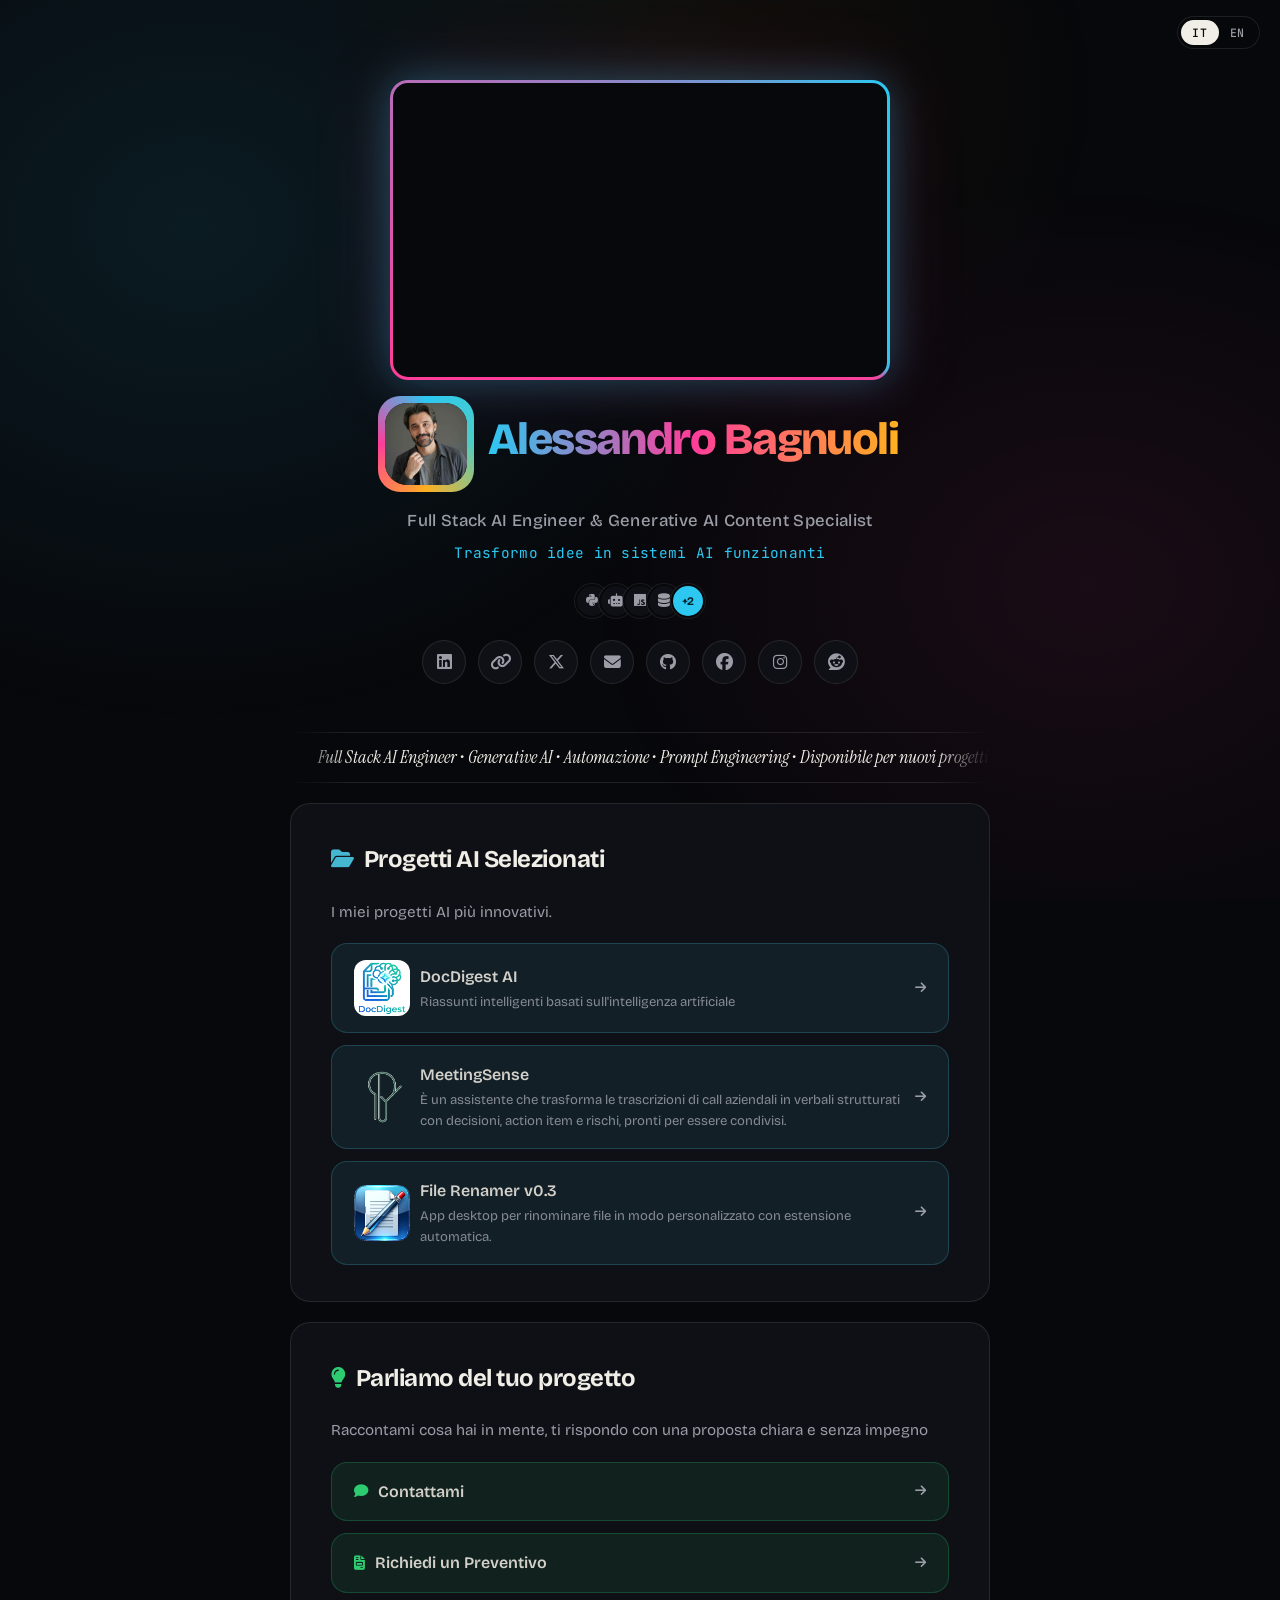
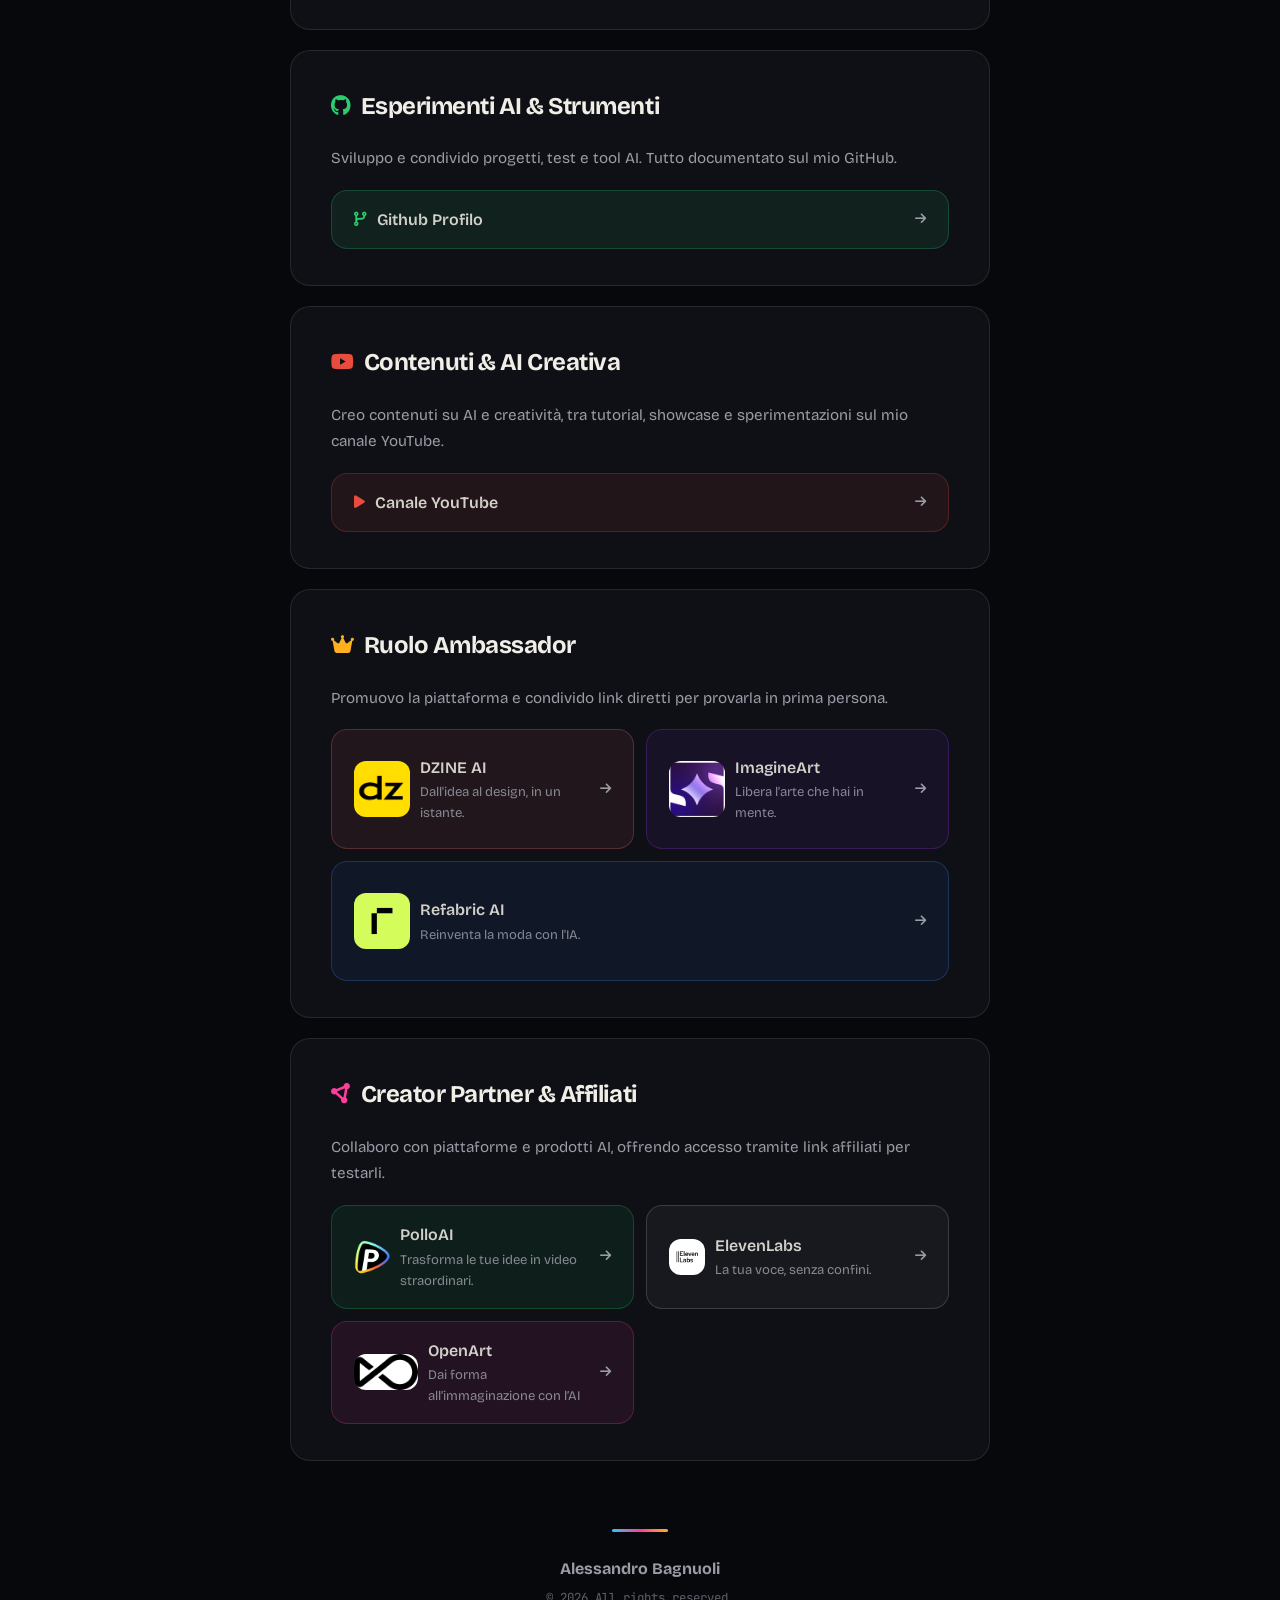
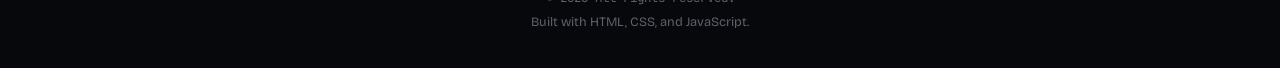
==== commit e7db135b: "Ritorno al Linktree Non più landing page solo Linktree personale." ====
--- a/index.html
+++ b/index.html
@@ -3,243 +3,565 @@
 <head>
     <meta charset="UTF-8">
     <meta name="viewport" content="width=device-width, initial-scale=1.0">
-    <title>Alessandro Bagnuoli | AI Engineer & Generative AI Specialist</title>
-    <meta name="description" content="Alessandro Bagnuoli (Axel0689): AI Engineer full stack e Generative AI Specialist. Progetti AI, automazioni, contenuti creativi e tool selezionati.">
-    <meta property="og:type" content="website">
-    <meta property="og:title" content="Alessandro Bagnuoli | AI Engineer & Generative AI Specialist">
-    <meta property="og:description" content="Costruisco sistemi AI che funzionano e creo con l'AI generativa. Progetti, tool e collaborazioni.">
+    <title>Alessandro Bagnuoli | Axel0689</title>
     <link rel="icon" type="image/png" href="images/logo_AB.png">
 
     <link rel="preconnect" href="https://fonts.googleapis.com">
     <link rel="preconnect" href="https://fonts.gstatic.com" crossorigin>
     <link href="https://fonts.googleapis.com/css2?family=Bricolage+Grotesque:opsz,wght@12..96,400;12..96,500;12..96,700;12..96,800&family=Instrument+Serif:ital@0;1&family=JetBrains+Mono:wght@400;500&display=swap" rel="stylesheet">
     <link rel="stylesheet" href="https://cdnjs.cloudflare.com/ajax/libs/font-awesome/6.5.1/css/all.min.css">
-    <link rel="stylesheet" href="landing.css">
-    <script src="landing.js" defer></script>
+    <link rel="stylesheet" href="style.css">
+    <style id="bg-dynamic"></style>
+    <script src="shared.js"></script>
+    <script src="iconResolver.js"></script>
 </head>
 <body>
-    <a class="skip-link" href="#main" data-en="Skip to content">Vai al contenuto</a>
-
-    <header class="nav" id="nav">
-        <a class="nav-brand" href="#top" aria-label="Alessandro Bagnuoli">
-            <img src="images/logo_AB.png" alt="AB" width="76" height="54">
-        </a>
-        <nav class="nav-links" aria-label="Principale">
-            <a href="#projects" data-en="Projects">Progetti</a>
-            <a href="#tools" data-en="Tools">Tool</a>
-            <a href="#contact" data-en="Work with me">Collabora</a>
-            <a href="links.html" data-en="All links">Tutti i link</a>
-        </nav>
-        <div class="nav-actions">
-            <div class="lang-switch" role="group" aria-label="Lingua / Language">
-                <button type="button" data-lang="it" class="active">IT</button>
-                <button type="button" data-lang="en">EN</button>
-            </div>
-            <a class="btn btn-solid btn-sm" href="#contact" data-en="Contact me">Contattami</a>
-        </div>
-    </header>
-
-    <main id="main">
-        <!-- HERO -->
-        <section class="hero" id="top">
-            <div class="hero-bg" aria-hidden="true">
-                <video class="hero-video" src="images/logo_animation.mp4" autoplay loop muted playsinline preload="metadata"></video>
-                <div class="hero-grain"></div>
-            </div>
-
-            <div class="hero-inner">
-                <p class="eyebrow mono" data-en="Alessandro Bagnuoli · Axel0689">Alessandro Bagnuoli · Axel0689</p>
-                <h1 class="hero-title">
-                    <span class="line"><span class="word-a" data-en="I build">Costruisco</span></span>
-                    <span class="line"><span class="word-a" data-en="AI systems">sistemi AI</span><span class="amp serif">&amp;</span></span>
-                    <span class="line"><span class="word-b serif" data-en="create with">creo con</span> <span class="word-b" data-en="generative AI.">l'AI generativa.</span></span>
-                </h1>
-                <p class="hero-lead" data-en="Two roles, one goal: turning ideas into things that work and are worth looking at. Choose the path that fits you.">Due ruoli, un obiettivo: trasformare le idee in cose che funzionano e che vale la pena guardare. Scegli il percorso che ti riguarda.</p>
-
-                <div class="roles" id="roles">
-                    <article class="role role-a" data-spot>
-                        <div class="role-tag mono">A</div>
-                        <h2 data-en="AI Engineer">AI Engineer</h2>
-                        <p data-en="Full stack applications, LLM integrations and automations. From prototype to a working product.">Applicazioni full stack, integrazioni LLM e automazioni. Dal prototipo al prodotto funzionante.</p>
-                        <ul class="role-tags mono" aria-label="Stack">
-                            <li>Python</li><li>JavaScript</li><li>LLM</li><li>Automation</li>
-                        </ul>
-                        <div class="role-cta">
-                            <a class="btn btn-a" href="#projects"><span data-en="See the projects">Vedi i progetti</span> <i class="fa-solid fa-arrow-right" aria-hidden="true"></i></a>
-                            <a class="btn btn-ghost" href="https://tally.so/r/wLo9kp" target="_blank" rel="noopener" data-en="Request a quote">Richiedi un preventivo</a>
-                        </div>
-                    </article>
-
-                    <article class="role role-b" data-spot>
-                        <div class="role-tag mono">B</div>
-                        <h2 data-en="Generative AI Specialist">Generative AI Specialist</h2>
-                        <p data-en="Images, video and voice made with AI. Tutorials, showcases and the tools I use and recommend.">Immagini, video e voce creati con l'AI. Tutorial, showcase e i tool che uso e consiglio.</p>
-                        <ul class="role-tags mono" aria-label="Focus">
-                            <li>Image</li><li>Video</li><li>Voice</li><li>Content</li>
-                        </ul>
-                        <div class="role-cta">
-                            <a class="btn btn-b" href="#tools"><span data-en="Try the tools">Prova i tool</span> <i class="fa-solid fa-arrow-right" aria-hidden="true"></i></a>
-                            <a class="btn btn-ghost" href="https://tally.so/r/mZAEMz" target="_blank" rel="noopener" data-en="Let's collaborate">Collaboriamo</a>
-                        </div>
-                    </article>
-                </div>
-            </div>
-
-            <div class="scroll-hint mono" aria-hidden="true"><span data-en="scroll">scorri</span> <i class="fa-solid fa-arrow-down"></i></div>
-        </section>
-
-        <!-- MARQUEE -->
-        <div class="marquee" aria-hidden="true">
-            <div class="marquee-track">
-                <span data-en="Full Stack AI Engineer  ✦  Generative AI  ✦  Automation  ✦  Prompt Engineering  ✦  Available for new projects  ✦ ">Full Stack AI Engineer  ✦  Generative AI  ✦  Automazione  ✦  Prompt Engineering  ✦  Disponibile per nuovi progetti  ✦ </span>
-                <span data-en="Full Stack AI Engineer  ✦  Generative AI  ✦  Automation  ✦  Prompt Engineering  ✦  Available for new projects  ✦ ">Full Stack AI Engineer  ✦  Generative AI  ✦  Automazione  ✦  Prompt Engineering  ✦  Disponibile per nuovi progetti  ✦ </span>
-            </div>
-        </div>
-
-        <!-- PROJECTS (role A) -->
-        <section class="section" id="projects" data-role="a">
-            <header class="section-head reveal">
-                <p class="section-kicker mono"><span class="dot"></span> A · AI Engineer</p>
-                <h2 data-en="Selected <em class='serif'>projects</em>">Progetti <em class="serif">selezionati</em></h2>
-                <p data-en="Working products, not mockups. Open them and try them.">Prodotti funzionanti, non mockup. Aprili e provali.</p>
-            </header>
-
-            <div class="projects">
-                <a class="card project reveal" data-spot href="https://docdigest-zeta.vercel.app" target="_blank" rel="noopener">
-                    <img class="app-icon" src="images/logos/docdigest.png" alt="" width="64" height="64" loading="lazy">
-                    <h3>DocDigest AI</h3>
-                    <p data-en="Smart summaries of documents, powered by artificial intelligence.">Riassunti intelligenti dei documenti, basati sull'intelligenza artificiale.</p>
-                    <span class="card-link mono"><span data-en="Open the app">Apri l'app</span> <i class="fa-solid fa-arrow-up-right-from-square" aria-hidden="true"></i></span>
-                </a>
-                <a class="card project reveal" data-spot href="https://meeting-sense-gray.vercel.app/" target="_blank" rel="noopener">
-                    <img class="app-icon" src="images/logos/meeting-sense.png" alt="" width="64" height="64" loading="lazy">
-                    <h3>MeetingSense</h3>
-                    <p data-en="Turns business call transcripts into structured minutes with decisions, action items and risks, ready to share.">Trasforma le trascrizioni delle call aziendali in verbali strutturati con decisioni, action item e rischi, pronti da condividere.</p>
-                    <span class="card-link mono"><span data-en="Open the app">Apri l'app</span> <i class="fa-solid fa-arrow-up-right-from-square" aria-hidden="true"></i></span>
-                </a>
-                <a class="card project reveal" data-spot href="https://github.com/Axel0689/file_renamer" target="_blank" rel="noopener">
-                    <img class="app-icon" src="images/logos/filerenamer.png" alt="" width="64" height="64" loading="lazy">
-                    <h3>File Renamer v0.3</h3>
-                    <p data-en="Desktop app to rename files your way, with automatic extension.">App desktop per rinominare file in modo personalizzato, con estensione automatica.</p>
-                    <span class="card-link mono"><span data-en="View on GitHub">Vedi su GitHub</span> <i class="fa-brands fa-github" aria-hidden="true"></i></span>
-                </a>
-                <a class="card project project-more reveal" data-spot href="https://github.com/Axel0689" target="_blank" rel="noopener">
-                    <i class="fa-brands fa-github big-icon" aria-hidden="true"></i>
-                    <h3 data-en="More on GitHub">Altro su GitHub</h3>
-                    <p data-en="Experiments, tests and AI tools, all documented in the open.">Esperimenti, test e tool AI, tutto documentato in pubblico.</p>
-                    <span class="card-link mono">github.com/Axel0689 <i class="fa-solid fa-arrow-up-right-from-square" aria-hidden="true"></i></span>
-                </a>
-            </div>
-        </section>
-
-        <!-- TOOLS (role B) -->
-        <section class="section" id="tools" data-role="b">
-            <header class="section-head reveal">
-                <p class="section-kicker mono"><span class="dot"></span> B · Generative AI</p>
-                <h2 data-en="The tools I <em class='serif'>use</em>">I tool che <em class="serif">uso</em></h2>
-                <p data-en="Platforms I work with every day. Some links are referral links: using them costs you nothing and supports my work.">Le piattaforme con cui lavoro ogni giorno. Alcuni link sono di affiliazione: usarli non ti costa nulla e sostiene il mio lavoro.</p>
-            </header>
-
-            <div class="tool-group reveal">
-                <h3 class="group-title mono"><span data-en="Ambassador">Ambassador</span><span class="rule"></span></h3>
-                <div class="tools">
-                    <a class="card tool" data-spot href="https://www.dzine.ai/?via=axel0689" target="_blank" rel="sponsored noopener">
-                        <img class="app-icon" src="images/logos/dzine.png" alt="" width="56" height="56" loading="lazy">
-                        <div><h4>Dzine AI</h4><p data-en="From idea to design, in an instant.">Dall'idea al design, in un istante.</p></div>
-                        <i class="fa-solid fa-arrow-right tool-arrow" aria-hidden="true"></i>
-                    </a>
-                    <a class="card tool" data-spot href="https://imagineartinc.pxf.io/axel0689" target="_blank" rel="sponsored noopener">
-                        <img class="app-icon" src="images/logos/imagineart.png" alt="" width="56" height="56" loading="lazy">
-                        <div><h4>ImagineArt</h4><p data-en="Unleash the art you have in mind.">Libera l'arte che hai in mente.</p></div>
-                        <i class="fa-solid fa-arrow-right tool-arrow" aria-hidden="true"></i>
-                    </a>
-                    <a class="card tool" data-spot href="https://www.refabric.com/" target="_blank" rel="noopener">
-                        <img class="app-icon" src="images/logos/refabric.png" alt="" width="56" height="56" loading="lazy">
-                        <div><h4>Refabric AI</h4><p data-en="Reinvent fashion with AI.">Reinventa la moda con l'IA.</p></div>
-                        <i class="fa-solid fa-arrow-right tool-arrow" aria-hidden="true"></i>
-                    </a>
-                </div>
-            </div>
-
-            <div class="tool-group reveal">
-                <h3 class="group-title mono"><span>Creator Partner</span><span class="rule"></span></h3>
-                <div class="tools">
-                    <a class="card tool" data-spot href="https://pollo.ai?ref=mdcymjn" target="_blank" rel="sponsored noopener">
-                        <img class="app-icon" src="images/logos/pollo.png" alt="" width="56" height="56" loading="lazy">
-                        <div><h4>Pollo AI</h4><p data-en="Turn your ideas into stunning videos.">Trasforma le tue idee in video straordinari.</p></div>
-                        <i class="fa-solid fa-arrow-right tool-arrow" aria-hidden="true"></i>
-                    </a>
-                    <a class="card tool" data-spot href="https://try.elevenlabs.io/axel0689" target="_blank" rel="sponsored noopener">
-                        <img class="app-icon" src="images/logos/elevenlabs.png" alt="" width="56" height="56" loading="lazy">
-                        <div><h4>ElevenLabs</h4><p data-en="Your voice, without borders.">La tua voce, senza confini.</p></div>
-                        <i class="fa-solid fa-arrow-right tool-arrow" aria-hidden="true"></i>
-                    </a>
-                    <a class="card tool" data-spot href="https://tolt.link/axel0689" target="_blank" rel="sponsored noopener">
-                        <img class="app-icon" src="images/logos/openart_logo2.png" alt="" width="56" height="56" loading="lazy">
-                        <div><h4>OpenArt</h4><p data-en="Shape your imagination with AI.">Dai forma all'immaginazione con l'AI.</p></div>
-                        <i class="fa-solid fa-arrow-right tool-arrow" aria-hidden="true"></i>
-                    </a>
-                </div>
-            </div>
-
-            <p class="note mono reveal" data-en="Referral links: I may earn a commission at no extra cost to you.">Link di affiliazione: posso ricevere una commissione, senza costi aggiuntivi per te.</p>
-
-            <a class="youtube reveal" data-spot href="https://youtube.com/@axel0689" target="_blank" rel="noopener">
-                <i class="fa-brands fa-youtube" aria-hidden="true"></i>
-                <div>
-                    <h3 data-en="Tutorials and showcases on YouTube">Tutorial e showcase su YouTube</h3>
-                    <p data-en="Content on AI and creativity, tests and experiments.">Contenuti su AI e creatività, test ed esperimenti.</p>
-                </div>
-                <span class="card-link mono">@axel0689 <i class="fa-solid fa-arrow-up-right-from-square" aria-hidden="true"></i></span>
-            </a>
-        </section>
-
-        <!-- CONTACT -->
-        <section class="section contact" id="contact">
-            <header class="section-head reveal">
-                <p class="section-kicker mono"><span class="dot"></span> <span data-en="Work with me">Collabora con me</span></p>
-                <h2 data-en="Tell me what you <em class='serif'>have in mind</em>">Raccontami cosa <em class="serif">hai in mente</em></h2>
-                <p data-en="I'll get back to you with a clear, no-obligation proposal.">Ti rispondo con una proposta chiara e senza impegno.</p>
-            </header>
-
-            <div class="contact-grid">
-                <a class="card contact-card contact-a reveal" data-spot href="https://tally.so/r/wLo9kp" target="_blank" rel="noopener">
-                    <span class="role-tag mono">A</span>
-                    <h3>AI Engineer</h3>
-                    <p data-en="An app, an automation, an LLM integration. Describe the problem and get a quote.">Un'app, un'automazione, un'integrazione LLM. Descrivi il problema e ricevi un preventivo.</p>
-                    <span class="btn btn-a"><span data-en="Request a quote">Richiedi un preventivo</span> <i class="fa-solid fa-arrow-right" aria-hidden="true"></i></span>
-                </a>
-                <a class="card contact-card contact-b reveal" data-spot href="https://tally.so/r/mZAEMz" target="_blank" rel="noopener">
-                    <span class="role-tag mono">B</span>
-                    <h3>Generative AI Specialist</h3>
-                    <p data-en="Creative content, workflows with image, video and voice AI, brand partnerships.">Contenuti creativi, workflow con AI per immagini, video e voce, collaborazioni con brand.</p>
-                    <span class="btn btn-b"><span data-en="Contact me">Contattami</span> <i class="fa-solid fa-arrow-right" aria-hidden="true"></i></span>
-                </a>
-            </div>
-
-            <p class="direct reveal"><span data-en="Prefer to write directly?">Preferisci scrivere direttamente?</span> <a class="mono" href="mailto:bagnuoli.alex@ik.me">bagnuoli.alex@ik.me</a></p>
-        </section>
-    </main>
-
-    <footer class="footer">
-        <div class="footer-inner">
-            <div class="footer-id">
-                <img class="footer-photo" src="images/profilo.jpg" alt="Alessandro Bagnuoli" width="56" height="56" loading="lazy">
-                <div>
-                    <strong>Alessandro Bagnuoli</strong>
-                    <span class="mono" data-en="AI Engineer & Generative AI Specialist">AI Engineer & Generative AI Specialist</span>
-                </div>
-            </div>
-            <nav class="footer-social" aria-label="Social">
-                <a href="https://www.linkedin.com/in/alessandrobagnuoli89/" target="_blank" rel="noopener" aria-label="LinkedIn"><i class="fa-brands fa-linkedin"></i></a>
-                <a href="https://github.com/Axel0689" target="_blank" rel="noopener" aria-label="GitHub"><i class="fa-brands fa-github"></i></a>
-                <a href="https://x.com/alex_bagnuoli89" target="_blank" rel="noopener" aria-label="X"><i class="fa-brands fa-x-twitter"></i></a>
-                <a href="https://youtube.com/@axel0689" target="_blank" rel="noopener" aria-label="YouTube"><i class="fa-brands fa-youtube"></i></a>
-                <a href="https://www.instagram.com/alexbagnuoli/" target="_blank" rel="noopener" aria-label="Instagram"><i class="fa-brands fa-instagram"></i></a>
-            </nav>
-            <a class="footer-links mono" href="links.html"><span data-en="All my links">Tutti i miei link</span> <i class="fa-solid fa-arrow-right" aria-hidden="true"></i></a>
-        </div>
-        <p class="copy mono">© <span id="year"></span> Alessandro Bagnuoli</p>
-    </footer>
+
+    <!-- Language Toggle -->
+    <div class="lang-toggle">
+        <button id="btn-it" class="active">IT</button>
+        <button id="btn-en">EN</button>
+    </div>
+
+    <div class="container" id="main-container"></div>
+    <footer id="main-footer"></footer>
+
+    <!-- =====================================================
+         SITE DATA — modifica da editor.html oppure qui
+         ===================================================== -->
+    <script id="__SITE_DATA__" type="application/json">
+{
+  "profile": {
+    "name": "Alessandro Bagnuoli",
+    "subtitle": "Full Stack AI Engineer & Generative AI Content Specialist",
+    "subtitleEn": "Full Stack AI Engineer & Generative AI Content Specialist",
+    "tagline": "Trasformo idee in sistemi AI funzionanti",
+    "taglineEn": "Turning ideas into real AI systems",
+    "photo": "images/profilo.jpg",
+    "social": [
+      {
+        "icon": "fa-brands fa-linkedin",
+        "label": "LinkedIn",
+        "labelEn": "LinkedIn",
+        "url": "https://www.linkedin.com/in/alessandrobagnuoli89/"
+      },
+      {
+        "icon": "fa-solid fa-link",
+        "label": "My website",
+        "labelEn": "My website",
+        "url": "https://www.alessandrobagnuoli.me/"
+      },
+      {
+        "icon": "fa-brands fa-x-twitter",
+        "label": "X",
+        "labelEn": "X",
+        "url": "https://x.com/alex_bagnuoli89"
+      },
+      {
+        "icon": "fa-solid fa-envelope",
+        "label": "Email",
+        "labelEn": "Email",
+        "url": "mailto:bagnuoli.alex@ik.me"
+      },
+      {
+        "icon": "fa-brands fa-github",
+        "label": "GitHub",
+        "labelEn": "GitHub",
+        "url": "https://github.com/Axel0689"
+      },
+      {
+        "icon": "fa-brands fa-facebook",
+        "label": "Facebook",
+        "labelEn": "Facebook",
+        "url": "https://www.facebook.com/alexbagnuoli89"
+      },
+      {
+        "icon": "fa-brands fa-instagram",
+        "label": "Instagram",
+        "labelEn": "Instagram",
+        "url": "https://www.instagram.com/alexbagnuoli/"
+      },
+      {
+        "icon": "fa-brands fa-reddit",
+        "label": "Reddit",
+        "labelEn": "Reddit",
+        "url": "https://www.reddit.com/user/Axel0689/"
+      }
+    ],
+    "photoStyle": {
+      "size": "large",
+      "shape": "rounded",
+      "ring": "animated",
+      "position": "top"
+    },
+    "marquee": {
+      "enabled": true,
+      "text": "Full Stack AI Engineer  •  Generative AI  •  Automazione  •  Prompt Engineering  •  Disponibile per nuovi progetti  •",
+      "textEn": "Full Stack AI Engineer  •  Generative AI  •  Automation  •  Prompt Engineering  •  Available for new projects  •"
+    },
+    "techStack": [
+      { "icon": "fa-brands fa-python" },
+      { "icon": "fa-solid fa-robot" },
+      { "icon": "fa-brands fa-js" },
+      { "icon": "fa-solid fa-database" },
+      { "icon": "fa-brands fa-github" },
+      { "icon": "fa-solid fa-wand-magic-sparkles" }
+    ]
+  },
+  "sections": [
+    {
+      "accent": "blue",
+      "icon": "fa-solid fa-folder-open",
+      "title": "Progetti AI Selezionati",
+      "titleEn": "Selected AI Projects",
+      "description": "I miei progetti AI più innovativi.",
+      "descriptionEn": "My most innovative AI projects.",
+      "layout": "list",
+      "links": [
+        {
+          "label": "",
+          "labelEn": "",
+          "title": "DocDigest AI",
+          "titleEn": "DocDigest AI",
+          "description": "Riassunti intelligenti basati sull'intelligenza artificiale",
+          "descriptionEn": "Smart summaries based on artificial intelligence",
+          "url": "https://docdigest-zeta.vercel.app",
+          "icon": "fa-solid",
+          "logo": "images/logos/docdigest.png",
+          "logoPosition": "",
+          "logoSize": "lg",
+          "brand": "docdigest"
+        },
+        {
+          "label": "",
+          "labelEn": "MeetingSense: An assistant that transforms business call transcripts into structured minutes with decisions, action items, and risks, ready to be shared.",
+          "title": "MeetingSense",
+          "titleEn": "MeetingSense",
+          "description": "È un assistente che trasforma le trascrizioni di call aziendali in verbali strutturati con decisioni, action item e rischi, pronti per essere condivisi.",
+          "descriptionEn": "A comprehensive web application for task management, developed using Django and MySQL",
+          "url": "https://meeting-sense-gray.vercel.app/",
+          "icon": "fa-solid",
+          "logo": "images/logos/meeting-sense.png",
+          "logoPosition": "",
+          "logoSize": "lg",
+          "brand": "meeting-sense"
+        },
+        {
+          "label": "",
+          "labelEn": "",
+          "title": "File Renamer v0.3",
+          "titleEn": "File Renamer v0.3",
+          "description": "App desktop per rinominare file in modo personalizzato con estensione automatica.",
+          "descriptionEn": "A desktop app for renaming files in a customised way with automatic extension.",
+          "url": "https://github.com/Axel0689/file_renamer",
+          "icon": "fa-solid",
+          "logo": "images/logos/filerenamer.png",
+          "logoPosition": "",
+          "logoSize": "lg",
+          "brand": "filerenamer"
+        }
+      ]
+    },
+    {
+      "accent": "green",
+      "icon": "fa-solid fa-lightbulb",
+      "title": "Parliamo del tuo progetto",
+      "titleEn": "Let’s talk about your project",
+      "description": "Raccontami cosa hai in mente, ti rispondo con una proposta chiara e senza impegno",
+      "descriptionEn": "Tell me what you have in mind, and I’ll get back to you with a clear, no-obligation proposal",
+      "layout": "list",
+      "links": [
+        {
+          "label": "Contattami",
+          "labelEn": "Contact Me",
+          "title": "",
+          "titleEn": "",
+          "description": "",
+          "descriptionEn": "",
+          "url": "https://tally.so/r/mZAEMz",
+          "icon": "fa-solid fa-comment",
+          "logo": "",
+          "logoPosition": "",
+          "logoSize": "",
+          "brand": ""
+        },
+        {
+          "label": "Richiedi un Preventivo",
+          "labelEn": "Request a Quote",
+          "title": "",
+          "titleEn": "",
+          "description": "",
+          "descriptionEn": "",
+          "url": "https://tally.so/r/wLo9kp",
+          "icon": "fa-solid fa-file-invoice",
+          "logo": "",
+          "logoPosition": "",
+          "logoSize": "",
+          "brand": ""
+        }
+      ]
+    },
+    {
+      "accent": "green",
+      "icon": "fa-brands fa-github",
+      "title": "Esperimenti AI & Strumenti",
+      "titleEn": "AI Experiments & Tools",
+      "description": "Sviluppo e condivido progetti, test e tool AI. Tutto documentato sul mio GitHub.",
+      "descriptionEn": "I build and share AI projects, experiments, and tools. Everything is documented on my GitHub.",
+      "layout": "list",
+      "links": [
+        {
+          "label": "Github Profilo",
+          "labelEn": "GitHub Profile",
+          "title": "",
+          "titleEn": "",
+          "description": "",
+          "descriptionEn": "",
+          "url": "https://github.com/Axel0689",
+          "icon": "fa-solid fa-code-branch",
+          "logo": "",
+          "logoPosition": "",
+          "logoSize": "",
+          "brand": ""
+        }
+      ]
+    },
+    {
+      "accent": "red",
+      "icon": "fa-brands fa-youtube",
+      "title": "Contenuti & AI Creativa",
+      "titleEn": "Content & Creative AI",
+      "description": "Creo contenuti su AI e creatività, tra tutorial, showcase e sperimentazioni sul mio canale YouTube.",
+      "descriptionEn": "I create content about AI and creativity, including tutorials, showcases, and experiments on my YouTube channel.",
+      "layout": "list",
+      "links": [
+        {
+          "label": "Canale YouTube",
+          "labelEn": "YouTube Channel",
+          "title": "",
+          "titleEn": "",
+          "description": "",
+          "descriptionEn": "",
+          "url": "https://youtube.com/@axel0689",
+          "icon": "fa-solid fa-play",
+          "logo": "",
+          "logoPosition": "",
+          "logoSize": "",
+          "brand": ""
+        }
+      ]
+    },
+    {
+      "accent": "amber",
+      "icon": "fa-solid fa-crown",
+      "title": "Ruolo Ambassador",
+      "titleEn": "Ambassador Role",
+      "description": "Promuovo la piattaforma e condivido link diretti per provarla in prima persona.",
+      "descriptionEn": "I promote the platform and share direct links to try it firsthand.",
+      "layout": "bento",
+      "links": [
+        {
+          "label": "",
+          "labelEn": "",
+          "title": "DZINE AI",
+          "titleEn": "DZINE AI",
+          "description": "Dall'idea al design, in un istante.",
+          "descriptionEn": "From idea to design, in an instant.",
+          "url": "https://www.dzine.ai/?via=axel0689",
+          "icon": "fa-solid fa-wand-magic-sparkles",
+          "logo": "images/logos/dzine.png",
+          "logoPosition": "",
+          "logoSize": "lg",
+          "brand": "dzine"
+        },
+        {
+          "label": "",
+          "labelEn": "",
+          "title": "ImagineArt",
+          "titleEn": "ImagineArt",
+          "description": "Libera l'arte che hai in mente.",
+          "descriptionEn": "Unleash the art within you.",
+          "url": "https://imagineartinc.pxf.io/axel0689",
+          "icon": "fa-solid fa-paintbrush",
+          "logo": "images/logos/imagineart.png",
+          "logoPosition": "",
+          "logoSize": "lg",
+          "brand": "imagineart"
+        },
+        {
+          "label": "",
+          "labelEn": "",
+          "title": "Refabric AI",
+          "titleEn": "Refabric AI",
+          "description": "Reinventa la moda con l'IA.",
+          "descriptionEn": "Reinvent fashion with AI.",
+          "url": "https://www.refabric.com/",
+          "icon": "fa-solid fa-shirt",
+          "logo": "images/logos/refabric.png",
+          "logoPosition": "",
+          "logoSize": "lg",
+          "brand": "refabric"
+        }
+      ]
+    },
+    {
+      "accent": "pink",
+      "icon": "fa-solid fa-circle-nodes",
+      "title": "Creator Partner & Affiliati",
+      "titleEn": "Creator Partner & Affiliates",
+      "description": "Collaboro con piattaforme e prodotti AI, offrendo accesso tramite link affiliati per testarli.",
+      "descriptionEn": "I collaborate with AI platforms and products, providing access through affiliate links to test them.",
+      "layout": "grid",
+      "links": [
+        {
+          "label": "",
+          "labelEn": "",
+          "title": "PolloAI",
+          "titleEn": "PolloAI",
+          "description": "Trasforma le tue idee in video straordinari.",
+          "descriptionEn": "Turn your ideas into amazing videos.",
+          "url": "https://pollo.ai?ref=mdcymjn",
+          "icon": "fa-solid fa-video",
+          "logo": "images/logos/pollo.png",
+          "logoPosition": "",
+          "logoSize": "md",
+          "brand": "pollo"
+        },
+        {
+          "label": "",
+          "labelEn": "",
+          "title": "ElevenLabs",
+          "titleEn": "ElevenLabs",
+          "description": "La tua voce, senza confini.",
+          "descriptionEn": "Your voice, without limits.",
+          "url": "https://try.elevenlabs.io/axel0689",
+          "icon": "fa-solid fa-microphone",
+          "logo": "images/logos/elevenlabs.png",
+          "logoPosition": "",
+          "logoSize": "md",
+          "brand": "elevenlabs"
+        },
+        {
+          "label": "",
+          "labelEn": "",
+          "title": "OpenArt",
+          "titleEn": "OpenArt",
+          "description": "Dai forma all’immaginazione con l’AI",
+          "descriptionEn": "Turn imagination into art with AI",
+          "url": "https://tolt.link/axel0689",
+          "icon": "fa-solid fa-video",
+          "logo": "images/logos/openart_logo2.png",
+          "logoPosition": "",
+          "logoSize": "md",
+          "brand": "openart"
+        }
+      ]
+    }
+  ],
+  "footer": {
+    "brand": "Alessandro Bagnuoli",
+    "year": "2026"
+  },
+  "background": {
+    "preset": "dark-purple"
+  }
+}
+    </script>
+    
+    <script>
+        // shared.js espone: LP.esc, LP.isExternal, LP.applyBackground, LP.normalizeSiteData
+        // iconResolver.js espone: LP.renderIconHtml
+        let lang = 'it';
+        let _siteData = null;
+
+        // Returns the translated value for `field` on `obj`, falling back to the base field.
+        function getT(obj, field) {
+            if (lang === 'en') {
+                const v = obj[field + 'En'];
+                if (v !== undefined && v !== '') return v;
+            }
+            return obj[field] ?? '';
+        }
+
+        function setLang(newLang) {
+            lang = newLang;
+            document.getElementById('html-root').lang = newLang;
+            document.getElementById('btn-it').classList.toggle('active', lang === 'it');
+            document.getElementById('btn-en').classList.toggle('active', lang === 'en');
+            if (_siteData) renderSite(_siteData);
+        }
+
+        function renderLink(link) {
+            const brandAttr   = link.brand        ? ` data-brand="${LP.esc(link.brand)}"` : '';
+            const posAttr     = link.logoPosition  ? ` data-logo-pos="${LP.esc(link.logoPosition)}"` : '';
+            const sizeAttr    = link.logoSize      ? ` data-logo-size="${LP.esc(link.logoSize)}"` : '';
+            const targetAttr  = LP.isExternal(link.url) ? ' target="_blank" rel="noopener"' : '';
+            const title = getT(link, 'title');
+            const desc  = getT(link, 'description');
+            let textHtml;
+            if (title) {
+                textHtml = `<span class="link-text"><span class="link-title">${LP.esc(title)}</span>` +
+                           (desc ? `<span class="link-desc">${LP.esc(desc)}</span>` : '') + `</span>`;
+            } else {
+                textHtml = LP.esc(getT(link, 'label'));
+            }
+            const base = `<a href="${LP.esc(link.url)}" class="link"${brandAttr}${posAttr}${sizeAttr}${targetAttr}>`;
+            if (link.logoPosition === 'top' && link.logo) {
+                return base +
+                       `<span class="link-logo-header">${LP.renderIconHtml(link)}</span>` +
+                       `<span class="link-body"><span class="link-content">${textHtml}</span>` +
+                       `<i class="fa-solid fa-arrow-right link-arrow"></i></span></a>`;
+            }
+            return base +
+                   `<span class="link-content">${LP.renderIconHtml(link)} ${textHtml}</span>` +
+                   `<i class="fa-solid fa-arrow-right link-arrow"></i></a>`;
+        }
+
+        function renderSection(sec) {
+            const layoutClass = sec.layout === 'grid' ? 'links-grid'
+                               : sec.layout === 'bento' ? 'links-bento'
+                               : 'links';
+            const descText = getT(sec, 'description');
+            const desc = descText ? `<p>${LP.esc(descText)}</p>` : '';
+            return `<div class="section" data-accent="${LP.esc(sec.accent)}">` +
+                   `<h2><i class="${LP.esc(sec.icon)}"></i> ${LP.esc(getT(sec, 'title'))}</h2>` +
+                   desc +
+                   `<div class="${layoutClass}">${sec.links.map(renderLink).join('')}</div>` +
+                   `</div>`;
+        }
+
+        function renderTechStack(items) {
+            if (!items || !items.length) return '';
+            const MAX = 4;
+            const shown = items.slice(0, MAX);
+            const extra = items.length - shown.length;
+            const avatars = shown.map(t =>
+                `<span class="avatar-chip"><i class="${LP.esc(t.icon)}"></i></span>`
+            ).join('');
+            const more = extra > 0 ? `<span class="avatar-chip avatar-chip-more">+${extra}</span>` : '';
+            return `<div class="tech-stack-group" aria-hidden="true">${avatars}${more}</div>`;
+        }
+
+        function renderMarquee(m) {
+            if (!m || !m.enabled) return '';
+            const text = LP.esc(getT(m, 'text'));
+            return `<div class="marquee" aria-hidden="true"><div class="marquee-track">` +
+                   `<span>${text}</span><span>${text}</span>` +
+                   `</div></div>`;
+        }
+
+        function renderSite(data) {
+            LP._iconUid = 0;
+            const p = data.profile;
+
+            const socialHtml = p.social.map(s =>
+                `<a href="${LP.esc(s.url)}"${LP.isExternal(s.url) ? ' target="_blank" rel="noopener"' : ''} aria-label="${LP.esc(getT(s, 'label'))}">` +
+                `<i class="${LP.esc(s.icon)}"></i></a>`
+            ).join('');
+
+            const ps = p.photoStyle || {};
+            const avatarClass = [
+                'profile-avatar',
+                'avatar-size-'  + (ps.size     || 'medium'),
+                'avatar-shape-' + (ps.shape    || 'circle'),
+                'avatar-ring-'  + (ps.ring     || 'animated'),
+                'avatar-pos-'   + (ps.position || 'top')
+            ].join(' ');
+
+            document.getElementById('main-container').innerHTML =
+                `<header>` +
+                `<div class="logo-video-frame">` +
+                `<video class="logo-animation" src="images/logo_animation.mp4" autoplay loop muted playsinline aria-hidden="true"></video>` +
+                `</div>` +
+                `<div class="identity-row">` +
+                `<div class="${avatarClass}"><div class="avatar-ring"></div><div class="avatar-bg"></div>` +
+                `<div class="avatar-inner"><img src="${LP.esc(p.photo)}" alt="${LP.esc(p.name)}"></div></div>` +
+                `<h1>${LP.esc(p.name)}</h1>` +
+                `</div>` +
+                `<p class="subtitle">${LP.esc(getT(p, 'subtitle'))}</p>` +
+                `<p class="tagline"></p>` +
+                renderTechStack(p.techStack) +
+                `<div class="social-icons">${socialHtml}</div>` +
+                `</header>` +
+                renderMarquee(p.marquee) +
+                data.sections.map(renderSection).join('');
+
+            // Start scramble-decode effect on tagline after DOM is updated
+            const taglineEl = document.querySelector('.tagline');
+            if (taglineEl) scrambleText(taglineEl, getT(p, 'tagline'));
+
+            const f = data.footer;
+            document.getElementById('main-footer').innerHTML =
+                `<div class="footer-separator"></div>` +
+                `<p class="footer-brand">${LP.esc(f.brand)}</p>` +
+                `<p class="footer-copy">&copy; ${LP.esc(f.year)} All rights reserved.</p>` +
+                `<p class="footer-tagline">Built with HTML, CSS, and JavaScript.</p>`;
+
+            // Scroll-triggered entrance animations
+            const observer = new IntersectionObserver(entries => {
+                entries.forEach((entry, i) => {
+                    if (entry.isIntersecting) {
+                        entry.target.style.animationDelay = `${i * 0.08}s`;
+                        entry.target.classList.add('visible');
+                        observer.unobserve(entry.target);
+                    }
+                });
+            }, { threshold: 0.08 });
+
+            document.querySelectorAll('.section').forEach(el => observer.observe(el));
+        }
+
+        // ===== TEXT SCRAMBLE (DECODE EFFECT) =====
+        const SCRAMBLE_CHARS = '!<>-_\\/[]{}—=+*^?#________';
+        let _scrambleTimer = null;
+        function scrambleText(el, text) {
+            if (_scrambleTimer) clearInterval(_scrambleTimer);
+            el.style.opacity = '1';
+            const len = text.length;
+            const revealAt = Array.from({ length: len }, (_, i) => i + Math.random() * 8);
+            const maxRevealAt = Math.max(0, ...revealAt);
+            let frame = 0;
+            _scrambleTimer = setInterval(() => {
+                let out = '';
+                let done = true;
+                for (let i = 0; i < len; i++) {
+                    if (frame >= revealAt[i]) {
+                        out += text[i];
+                    } else {
+                        done = false;
+                        out += text[i] === ' ' ? ' ' : SCRAMBLE_CHARS[Math.floor(Math.random() * SCRAMBLE_CHARS.length)];
+                    }
+                }
+                el.textContent = out;
+                frame++;
+                if (done || frame > maxRevealAt + 2) {
+                    clearInterval(_scrambleTimer);
+                    el.textContent = text;
+                }
+            }, 32);
+        }
+
+        // ===== RIPPLE =====
+        document.addEventListener('click', function(e) {
+            const link = e.target.closest('.link');
+            if (!link) return;
+            const rect = link.getBoundingClientRect();
+            const r = document.createElement('span');
+            r.className = 'ripple';
+            r.style.cssText = `left:${e.clientX - rect.left}px;top:${e.clientY - rect.top}px`;
+            link.appendChild(r);
+            r.addEventListener('animationend', () => r.remove(), { once: true });
+        });
+
+        // ===== BOOT =====
+        document.addEventListener('DOMContentLoaded', () => {
+            _siteData = JSON.parse(document.getElementById('__SITE_DATA__').textContent);
+            LP.normalizeSiteData(_siteData);
+            LP.applyBackground(_siteData);
+            renderSite(_siteData);
+            document.getElementById('btn-it').addEventListener('click', () => setLang('it'));
+            document.getElementById('btn-en').addEventListener('click', () => setLang('en'));
+        });
+    </script>
 </body>
 </html>
--- a/style.css
+++ b/style.css
@@ -0,0 +1,596 @@
+* { margin: 0; padding: 0; box-sizing: border-box; }
+
+/* ===== CUSTOM SCROLLBAR ===== */
+::-webkit-scrollbar { width: 5px; }
+::-webkit-scrollbar-track { background: transparent; }
+::-webkit-scrollbar-thumb { background: rgba(44,200,242,0.28); border-radius: 3px; }
+::-webkit-scrollbar-thumb:hover { background: rgba(44,200,242,0.5); }
+
+:root {
+    --spring:           cubic-bezier(0.34, 1.56, 0.64, 1);
+    --ease:             cubic-bezier(0.25,0.8,0.25,1);
+    --accent-primary:   #2cc8f2;
+    --accent-secondary: #4ecdc4;
+    --accent-warm:      #ffb020;
+    --accent-pink:      #ff3d9a;
+    --accent-blue:      #45b7d1;
+    --accent-green:     #2ecc71;
+    --accent-red:       #e74c3c;
+    --text-bright:      #f1eee7;
+    --text-body:        #d3d0c9;
+    --text-muted:       #9a9ca6;
+    --surface:          #0e1016;
+    --surface-hover:    #12141b;
+    --border:           rgba(241,238,231,0.1);
+    --font-display:     'Bricolage Grotesque', system-ui, sans-serif;
+    --font-serif:       'Instrument Serif', Georgia, serif;
+    --font-mono:        'JetBrains Mono', ui-monospace, monospace;
+}
+
+body {
+    font-family: var(--font-display);
+    line-height: 1.6;
+    color: var(--text-body);
+    background: #07080b;
+    background-attachment: fixed;
+    min-height: 100vh;
+}
+
+body::before {
+    content: '';
+    position: fixed;
+    inset: 0;
+    background:
+        radial-gradient(ellipse 600px 500px at 15% 25%, rgba(44,200,242,0.10) 0%, transparent 100%),
+        radial-gradient(ellipse 500px 400px at 85% 65%, rgba(255,61,154,0.08) 0%, transparent 100%),
+        radial-gradient(ellipse 400px 350px at 55% 10%, rgba(255,176,32,0.05) 0%, transparent 100%);
+    animation: bgFloat 18s ease-in-out infinite alternate;
+    z-index: 0;
+    pointer-events: none;
+}
+
+@keyframes bgFloat {
+    0%   { transform: translate(0,0) scale(1); }
+    50%  { transform: translate(-1.5%,2.5%) scale(1.02); }
+    100% { transform: translate(2%,-1.5%) scale(0.98); }
+}
+
+.container {
+    position: relative;
+    z-index: 1;
+    max-width: 740px;
+    margin: 0 auto;
+    padding: 20px 20px 0;
+}
+
+/* ===== LANGUAGE TOGGLE ===== */
+.lang-toggle {
+    position: fixed;
+    top: 16px;
+    right: 20px;
+    z-index: 200;
+    display: flex;
+    border-radius: 999px;
+    padding: 3px;
+    border: 1px solid var(--border);
+    background: rgba(7,8,11,0.75);
+    backdrop-filter: blur(10px);
+    -webkit-backdrop-filter: blur(10px);
+}
+.lang-toggle button {
+    background: transparent;
+    border: none;
+    color: var(--text-muted);
+    font-family: var(--font-mono);
+    font-size: 0.72em;
+    font-weight: 500;
+    padding: 5px 11px;
+    border-radius: 999px;
+    cursor: pointer;
+    letter-spacing: 0.06em;
+    transition: all 0.2s;
+}
+.lang-toggle button.active {
+    background: var(--text-bright);
+    color: #07080b;
+}
+.lang-toggle button:hover:not(.active) {
+    color: var(--text-bright);
+    background: rgba(255,255,255,0.06);
+}
+
+/* ===== HEADER ===== */
+header { text-align: center; padding: 60px 0 48px; }
+
+.identity-row {
+    display: flex;
+    align-items: center;
+    justify-content: center;
+    gap: 18px;
+    margin-bottom: 20px;
+}
+
+.profile-avatar {
+    position: relative;
+    width: 72px;
+    height: 72px;
+    flex-shrink: 0;
+    animation: fadeInUp 0.7s var(--ease) forwards;
+    opacity: 0;
+}
+.avatar-ring {
+    position: absolute;
+    inset: -4px;
+    border-radius: 50%;
+    background: conic-gradient(from 0deg, var(--accent-primary), var(--accent-secondary), var(--accent-warm), var(--accent-pink), var(--accent-primary));
+    animation: ringRotate 5s linear infinite;
+}
+.avatar-bg { position: absolute; inset: 3px; border-radius: 50%; background: #0e1016; }
+.avatar-inner { position: absolute; inset: 3px; border-radius: 50%; overflow: hidden; }
+.avatar-inner img { width: 100%; height: 100%; object-fit: cover; object-position: center top; display: block; }
+
+@keyframes ringRotate { 100% { transform: rotate(360deg); } }
+
+.logo-video-frame {
+    position: relative;
+    width: 500px;
+    max-width: 100%;
+    height: 300px;
+    margin: 0 auto 20px;
+    border-radius: 18px;
+    padding: 3px;
+    background: conic-gradient(from 0deg, var(--accent-primary), var(--accent-secondary), var(--accent-warm), var(--accent-pink), var(--accent-primary));
+    background-size: 200% 200%;
+    animation: fadeInUp 0.7s var(--ease) forwards,
+               logoBorderSpin 6s linear infinite;
+    animation-delay: 0.1s, 0.1s;
+    opacity: 0;
+    box-shadow: 0 0 40px rgba(44,200,242,0.3), 0 0 80px rgba(255,61,154,0.15);
+}
+@keyframes logoBorderSpin {
+    100% { background-position: 200% 200%; }
+}
+.logo-animation {
+    display: block;
+    width: 100%;
+    height: 100%;
+    object-fit: contain;
+    border-radius: 15px;
+    background: #07080b;
+}
+
+/* ===== AVATAR — dimensioni ===== */
+.avatar-size-small { width: 56px;  height: 56px; }
+/* medium = default 72px già in .profile-avatar */
+.avatar-size-large { width: 88px; height: 88px; }
+
+/* ===== AVATAR — forma ===== */
+/* circle = default 50% */
+.avatar-shape-rounded .avatar-ring,
+.avatar-shape-rounded .avatar-bg,
+.avatar-shape-rounded .avatar-inner { border-radius: 22px; }
+.avatar-shape-square  .avatar-ring,
+.avatar-shape-square  .avatar-bg,
+.avatar-shape-square  .avatar-inner { border-radius: 8px; }
+
+/* ===== AVATAR — bordo/ring ===== */
+.avatar-ring-none .avatar-ring,
+.avatar-ring-none .avatar-bg   { display: none; }
+.avatar-ring-none .avatar-inner { inset: 0; }
+.avatar-ring-static .avatar-ring {
+    animation: none;
+    background: linear-gradient(135deg, var(--accent-primary), var(--accent-secondary));
+}
+
+/* ===== AVATAR — posizione crop ===== */
+/* top = default già su img */
+.avatar-pos-center .avatar-inner img { object-position: center center; }
+.avatar-pos-bottom .avatar-inner img { object-position: center bottom; }
+
+h1 {
+    font-family: var(--font-display);
+    font-size: 2.8em;
+    font-weight: 800;
+    letter-spacing: -0.035em;
+    margin-bottom: 8px;
+    background: linear-gradient(90deg,
+        var(--accent-primary) 0%,
+        var(--accent-pink) 25%,
+        var(--accent-warm) 50%,
+        var(--accent-pink) 75%,
+        var(--accent-primary) 100%);
+    background-size: 200% auto;
+    -webkit-background-clip: text;
+    -webkit-text-fill-color: transparent;
+    background-clip: text;
+    animation: fadeInUp 0.7s var(--ease) 0.2s forwards,
+               titleShimmer 6s linear 1.5s infinite;
+    opacity: 0;
+}
+@keyframes titleShimmer {
+    0%   { background-position: 0% center; }
+    100% { background-position: 200% center; }
+}
+.subtitle {
+    font-size: 1.05em;
+    font-weight: 500;
+    color: var(--text-muted);
+    letter-spacing: 0.02em;
+    margin-bottom: 6px;
+    animation: fadeInUp 0.7s var(--ease) 0.35s forwards;
+    opacity: 0;
+}
+.tagline {
+    font-size: 0.9em;
+    color: var(--accent-primary);
+    font-family: var(--font-mono);
+    letter-spacing: 0.02em;
+    opacity: 0;
+    margin-bottom: 20px;
+    min-height: 1.5em; /* prevents layout shift during scramble */
+}
+
+/* ===== TECH STACK AVATAR GROUP ===== */
+.tech-stack-group {
+    display: flex;
+    justify-content: center;
+    margin-bottom: 22px;
+    animation: fadeInUp 0.7s var(--spring) 0.45s forwards;
+    opacity: 0;
+}
+.avatar-chip {
+    width: 34px;
+    height: 34px;
+    border-radius: 50%;
+    display: flex;
+    align-items: center;
+    justify-content: center;
+    background: #0e1016;
+    border: 2px solid #07080b;
+    box-shadow: 0 0 0 1px rgba(255,255,255,0.08);
+    color: var(--text-muted);
+    font-size: 0.85em;
+    margin-left: -10px;
+    transition: transform 0.35s var(--spring), color 0.3s ease, z-index 0s;
+}
+.avatar-chip:first-child { margin-left: 0; }
+.tech-stack-group:hover .avatar-chip { transform: translateY(0); }
+.avatar-chip:hover {
+    transform: translateY(-5px) scale(1.12);
+    color: var(--accent-primary);
+    z-index: 2;
+}
+.avatar-chip-more {
+    background: var(--accent-primary);
+    color: #04222c;
+    font-size: 0.72em;
+    font-weight: 700;
+}
+
+/* ===== MARQUEE ===== */
+.marquee {
+    position: relative;
+    overflow: hidden;
+    max-width: 740px;
+    margin: 0 auto 20px;
+    padding: 10px 0;
+    border-top: 1px solid var(--border);
+    border-bottom: 1px solid var(--border);
+    -webkit-mask-image: linear-gradient(90deg, transparent 0, #000 8%, #000 92%, transparent 100%);
+            mask-image: linear-gradient(90deg, transparent 0, #000 8%, #000 92%, transparent 100%);
+}
+.marquee-track {
+    display: flex;
+    width: max-content;
+    animation: marqueeScroll 22s linear infinite;
+}
+.marquee-track span {
+    display: inline-block;
+    padding: 0 1.5em;
+    font-family: var(--font-serif);
+    font-style: italic;
+    font-size: 1.15em;
+    color: var(--text-bright);
+    white-space: nowrap;
+}
+@keyframes marqueeScroll {
+    0%   { transform: translateX(0); }
+    100% { transform: translateX(-50%); }
+}
+.marquee:hover .marquee-track { animation-play-state: paused; }
+
+.social-icons {
+    display: flex;
+    justify-content: center;
+    gap: 12px;
+    animation: fadeInUp 0.7s var(--ease) 0.55s forwards;
+    opacity: 0;
+}
+.social-icons a {
+    position: relative;
+    width: 44px; height: 44px;
+    border-radius: 50%;
+    background: var(--surface);
+    border: 1px solid var(--border);
+    display: flex; align-items: center; justify-content: center;
+    color: var(--text-muted);
+    font-size: 1.05em;
+    text-decoration: none;
+    transition: background 0.3s var(--ease), border-color 0.3s var(--ease),
+                color 0.3s var(--ease), box-shadow 0.3s var(--ease),
+                transform 0.45s var(--spring);
+}
+.social-icons a:hover {
+    background: rgba(44,200,242,0.2);
+    border-color: var(--accent-primary);
+    color: var(--text-bright);
+    transform: translateY(-3px) scale(1.06);
+    box-shadow: 0 8px 20px rgba(44,200,242,0.25);
+}
+.social-icons a:focus-visible {
+    outline: 2px solid var(--accent-primary);
+    outline-offset: 3px;
+    box-shadow: 0 0 0 5px rgba(44,200,242,0.25);
+}
+/* Social icon tooltip */
+.social-icons a::after {
+    content: attr(aria-label);
+    position: absolute;
+    bottom: calc(100% + 9px);
+    left: 50%;
+    transform: translateX(-50%) translateY(4px);
+    background: rgba(7,8,11,0.96);
+    border: 1px solid var(--border);
+    color: var(--text-bright);
+    font-size: 0.68em;
+    font-weight: 600;
+    letter-spacing: 0.04em;
+    padding: 4px 9px;
+    border-radius: 6px;
+    white-space: nowrap;
+    opacity: 0;
+    pointer-events: none;
+    transition: opacity 0.18s ease, transform 0.18s ease;
+    backdrop-filter: blur(8px);
+}
+.social-icons a:hover::after {
+    opacity: 1;
+    transform: translateX(-50%) translateY(0);
+}
+
+/* ===== SECTIONS ===== */
+.section {
+    --accent: var(--accent-primary);
+    background: var(--surface);
+    border-radius: 20px;
+    padding: 36px 40px;
+    margin-bottom: 20px;
+    border: 1px solid var(--border);
+    transition: transform 0.5s var(--spring),
+                box-shadow 0.35s var(--ease),
+                background 0.35s ease;
+    opacity: 0;
+    transform: translateY(28px);
+}
+.section.visible { animation: fadeInUp 0.6s var(--spring) forwards; }
+.section:hover {
+    transform: translateY(-4px);
+    background: var(--surface-hover);
+    border-color: color-mix(in srgb, var(--accent) 45%, transparent);
+    box-shadow: 0 20px 50px rgba(0,0,0,0.35);
+}
+.section[data-accent="purple"]  { --accent: var(--accent-primary); }
+.section[data-accent="teal"]    { --accent: var(--accent-secondary); }
+.section[data-accent="blue"]    { --accent: var(--accent-blue); }
+.section[data-accent="amber"]   { --accent: var(--accent-warm); }
+.section[data-accent="pink"]    { --accent: var(--accent-pink); }
+.section[data-accent="green"]   { --accent: var(--accent-green); }
+.section[data-accent="red"]     { --accent: var(--accent-red); }
+
+.section h2 {
+    font-family: var(--font-display);
+    font-size: 1.5em;
+    font-weight: 700;
+    letter-spacing: -0.02em;
+    color: var(--text-bright);
+    margin-bottom: 20px;
+    display: flex;
+    align-items: center;
+    gap: 10px;
+}
+.section h2 i { font-size: 0.85em; color: var(--accent); }
+.section p { color: var(--text-muted); margin-bottom: 18px; font-size: 0.95em; line-height: 1.75; }
+
+/* ===== LINKS ===== */
+.links { display: flex; flex-direction: column; gap: 12px; }
+.links-grid {
+    display: grid;
+    grid-template-columns: repeat(auto-fit, minmax(220px, 1fr));
+    gap: 12px;
+}
+
+/* Bento grid: mixed tile sizes packed like a bento box */
+.links-bento {
+    display: grid;
+    grid-template-columns: repeat(4, 1fr);
+    grid-auto-rows: minmax(120px, auto);
+    gap: 12px;
+}
+.links-bento .link { height: 100%; }
+.links-bento .link:nth-child(3n+1) { grid-column: span 2; }
+.links-bento .link:nth-child(3n+2) { grid-column: span 2; }
+.links-bento .link:nth-child(3n)   { grid-column: span 4; }
+@media (max-width: 640px) {
+    .links-bento { grid-template-columns: 1fr; }
+    .links-bento .link:nth-child(3n+1),
+    .links-bento .link:nth-child(3n+2),
+    .links-bento .link:nth-child(3n) { grid-column: span 1; }
+}
+
+.link {
+    display: flex;
+    align-items: center;
+    justify-content: space-between;
+    gap: 10px;
+    background: color-mix(in srgb, var(--accent) 9%, transparent);
+    border: 1px solid color-mix(in srgb, var(--accent) 24%, transparent);
+    color: var(--text-body);
+    text-decoration: none;
+    padding: 16px 22px;
+    border-radius: 16px;
+    font-weight: 600;
+    font-size: 1em;
+    transition: background 0.3s var(--ease), border-color 0.3s var(--ease),
+                color 0.3s var(--ease), box-shadow 0.3s var(--ease),
+                transform 0.45s var(--spring);
+    position: relative;
+    overflow: hidden;
+}
+.link-content { display: flex; align-items: center; gap: 10px; min-width: 0; }
+.link-content > i:first-child { font-size: 0.9em; color: var(--accent); flex-shrink: 0; }
+.link-text { display: flex; flex-direction: column; gap: 2px; min-width: 0; }
+.link-title { font-weight: 600; }
+.link-desc { font-size: 0.82em; font-weight: 400; color: var(--text-muted); opacity: 0.85; }
+.link .link-arrow { font-size: 0.8em; color: var(--text-muted); transition: transform 0.3s ease, color 0.3s ease; flex-shrink: 0; }
+.link:hover {
+    background: color-mix(in srgb, var(--accent) 18%, transparent);
+    border-color: color-mix(in srgb, var(--accent) 55%, transparent);
+    color: var(--text-bright);
+    transform: translateY(-3px) scale(1.015);
+    box-shadow: 0 8px 24px color-mix(in srgb, var(--accent) 20%, transparent);
+}
+.link:hover .link-arrow { transform: translateX(4px); color: var(--accent); }
+.link:focus-visible {
+    outline: 2px solid var(--accent-primary);
+    outline-offset: 3px;
+    box-shadow: 0 0 0 5px rgba(44,200,242,0.22), 0 0 24px rgba(44,200,242,0.35);
+}
+.link::before {
+    content: '';
+    position: absolute; top: 0; left: -100%;
+    width: 100%; height: 100%;
+    background: linear-gradient(90deg, transparent, rgba(255,255,255,0.06), transparent);
+    transition: left 0.55s ease;
+}
+.link:hover::before { left: 100%; }
+
+/* ===== BRAND LOGOS ===== */
+.brand-logo {
+    height: 22px;
+    width: auto;
+    max-width: 90px;
+    object-fit: contain;
+    border-radius: 12px;
+    filter: brightness(1.05);
+    vertical-align: middle;
+    transition: filter 0.3s ease;
+    flex-shrink: 0;
+}
+.link:hover .brand-logo { filter: brightness(1.3); }
+
+/* Logo size variants (sinistra) */
+.link[data-logo-size="md"] .brand-logo { height: 36px; max-width: 140px; }
+.link[data-logo-size="lg"] .brand-logo { height: 56px; max-width: 200px; }
+
+/* Logo top position */
+.link[data-logo-pos="top"] {
+    flex-direction: column;
+    align-items: stretch;
+    gap: 14px;
+    padding: 20px 22px 16px;
+}
+.link-logo-header {
+    display: flex;
+    align-items: center;
+    justify-content: center;
+}
+.link[data-logo-pos="top"] .link-logo-header .brand-logo {
+    height: auto;
+    max-height: 48px;
+    max-width: 100%;
+    object-fit: contain;
+}
+.link[data-logo-pos="top"][data-logo-size="md"] .link-logo-header .brand-logo { max-height: 64px; }
+.link[data-logo-pos="top"][data-logo-size="lg"] .link-logo-header .brand-logo { max-height: 96px; }
+.link-body {
+    display: flex;
+    align-items: center;
+    justify-content: space-between;
+    gap: 10px;
+}
+
+/* Brand card colors */
+.link[data-brand="dzine"]       { background: rgba(255,107,107,0.08); border-color: rgba(255,107,107,0.25); }
+.link[data-brand="imagineart"]  { background: rgba(147,51,234,0.08);  border-color: rgba(147,51,234,0.25); }
+.link[data-brand="refabric"]    { background: rgba(59,130,246,0.08);  border-color: rgba(59,130,246,0.25); }
+.link[data-brand="pollo"]       { background: rgba(34,197,94,0.08);   border-color: rgba(34,197,94,0.25); }
+.link[data-brand="elevenlabs"]  { background: rgba(255,255,255,0.04); border-color: rgba(255,255,255,0.15); }
+
+.link[data-brand="dzine"]:hover      { background: rgba(255,107,107,0.18); border-color: rgba(255,107,107,0.55); box-shadow: 0 8px 24px rgba(255,107,107,0.15); }
+.link[data-brand="imagineart"]:hover { background: rgba(147,51,234,0.18);  border-color: rgba(147,51,234,0.55); box-shadow: 0 8px 24px rgba(147,51,234,0.15); }
+.link[data-brand="refabric"]:hover   { background: rgba(59,130,246,0.18);  border-color: rgba(59,130,246,0.55); box-shadow: 0 8px 24px rgba(59,130,246,0.15); }
+.link[data-brand="pollo"]:hover      { background: rgba(34,197,94,0.18);   border-color: rgba(34,197,94,0.55);  box-shadow: 0 8px 24px rgba(34,197,94,0.15); }
+.link[data-brand="elevenlabs"]:hover { background: rgba(255,255,255,0.1);  border-color: rgba(255,255,255,0.35); box-shadow: 0 8px 24px rgba(255,255,255,0.07); }
+
+.link[data-brand="dzine"] .link-content > i:first-child      { color: #ff6b6b; }
+.link[data-brand="imagineart"] .link-content > i:first-child  { color: #a855f7; }
+.link[data-brand="refabric"] .link-content > i:first-child    { color: var(--accent-blue); }
+.link[data-brand="pollo"] .link-content > i:first-child       { color: var(--accent-green); }
+.link[data-brand="elevenlabs"] .link-content > i:first-child  { color: #e0e0e0; }
+
+/* ===== LINK RIPPLE ===== */
+.ripple {
+    position: absolute;
+    width: 5px; height: 5px;
+    border-radius: 50%;
+    background: rgba(255,255,255,0.3);
+    transform: scale(0);
+    animation: rippleOut 0.55s ease-out forwards;
+    pointer-events: none;
+}
+@keyframes rippleOut {
+    to { transform: scale(100); opacity: 0; }
+}
+
+/* ===== ANIMATIONS ===== */
+@keyframes fadeInUp {
+    from { opacity: 0; transform: translateY(28px); }
+    to   { opacity: 1; transform: translateY(0); }
+}
+
+/* ===== FOOTER ===== */
+footer { position: relative; z-index: 1; text-align: center; padding: 48px 20px 36px; }
+.footer-separator { width: 56px; height: 3px; background: linear-gradient(90deg, var(--accent-primary), var(--accent-pink), var(--accent-warm)); border-radius: 2px; margin: 0 auto 24px; }
+.footer-brand { font-family: var(--font-display); font-weight: 700; font-size: 1em; color: var(--text-muted); margin-bottom: 6px; }
+.footer-copy { font-family: var(--font-mono); font-size: 0.78em; color: #5d606b; margin-bottom: 4px; }
+.footer-tagline { font-size: 0.8em; color: #5d606b; }
+.footer-tagline i { color: var(--accent-pink); }
+
+/* ===== RESPONSIVE ===== */
+@media (max-width: 768px) {
+    h1 { font-size: 2em; }
+    .container { padding: 12px 12px 0; }
+    .section { padding: 28px 24px; }
+    .profile-avatar { width: 64px; height: 64px; }
+    .links-grid { grid-template-columns: 1fr; }
+    .social-icons a { width: 42px; height: 42px; }
+    .lang-toggle { top: 12px; right: 12px; }
+    .links-bento { grid-template-columns: repeat(2, 1fr); }
+    .links-bento .link:nth-child(3n) { grid-column: span 2; }
+}
+@media (max-width: 480px) {
+    h1 { font-size: 1.7em; }
+    .subtitle { font-size: 0.95em; }
+    header { padding: 40px 0 36px; }
+    .section { padding: 24px 18px; border-radius: 12px; margin-bottom: 14px; }
+    .section h2 { font-size: 1.2em; }
+    .link { padding: 14px 16px; font-size: 0.95em; }
+    .social-icons { gap: 10px; }
+    .social-icons a { width: 40px; height: 40px; font-size: 1em; }
+}
+
+@media (prefers-reduced-motion: reduce) {
+    *, *::before, *::after { animation-duration: 0.01ms !important; animation-iteration-count: 1 !important; transition-duration: 0.1ms !important; }
+    .section, .profile-avatar, h1, .subtitle, .tagline, .social-icons, .tech-stack-group { opacity: 1 !important; transform: none !important; }
+    .marquee-track { animation: none !important; }
+}
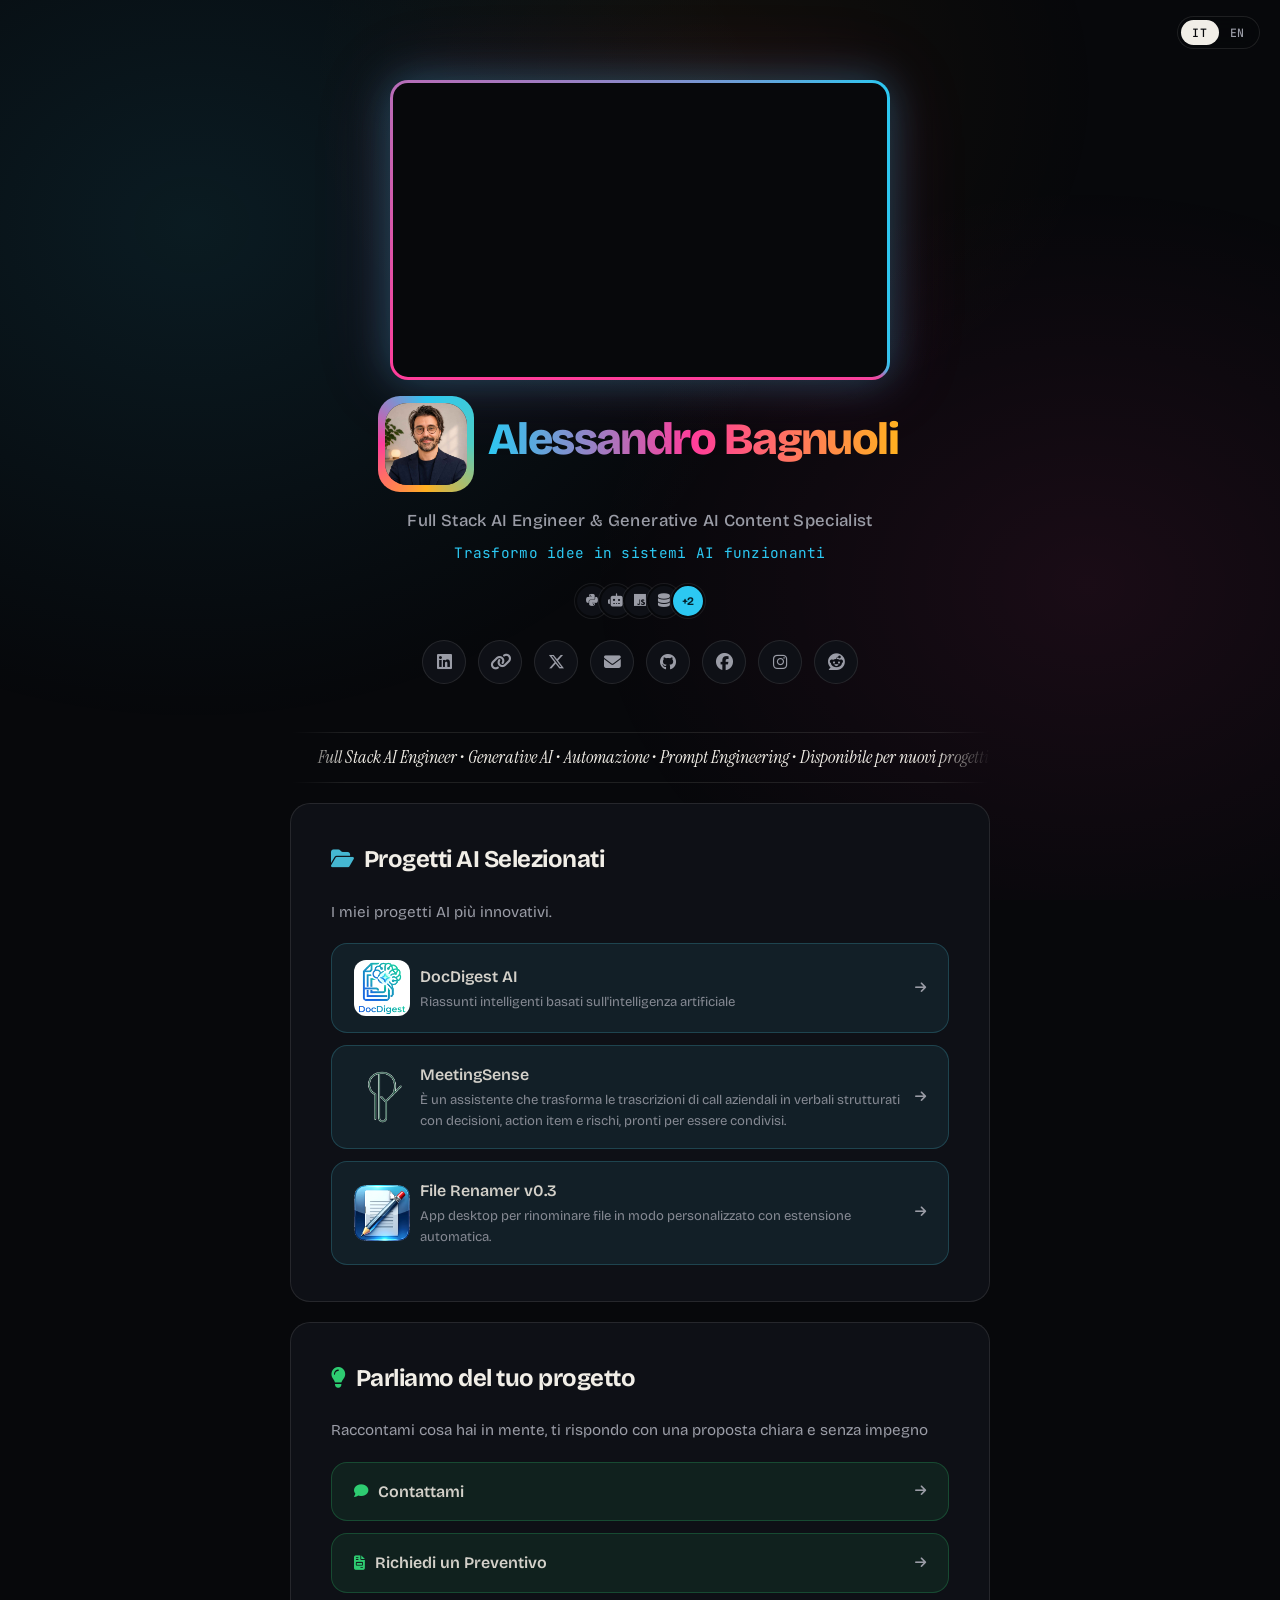
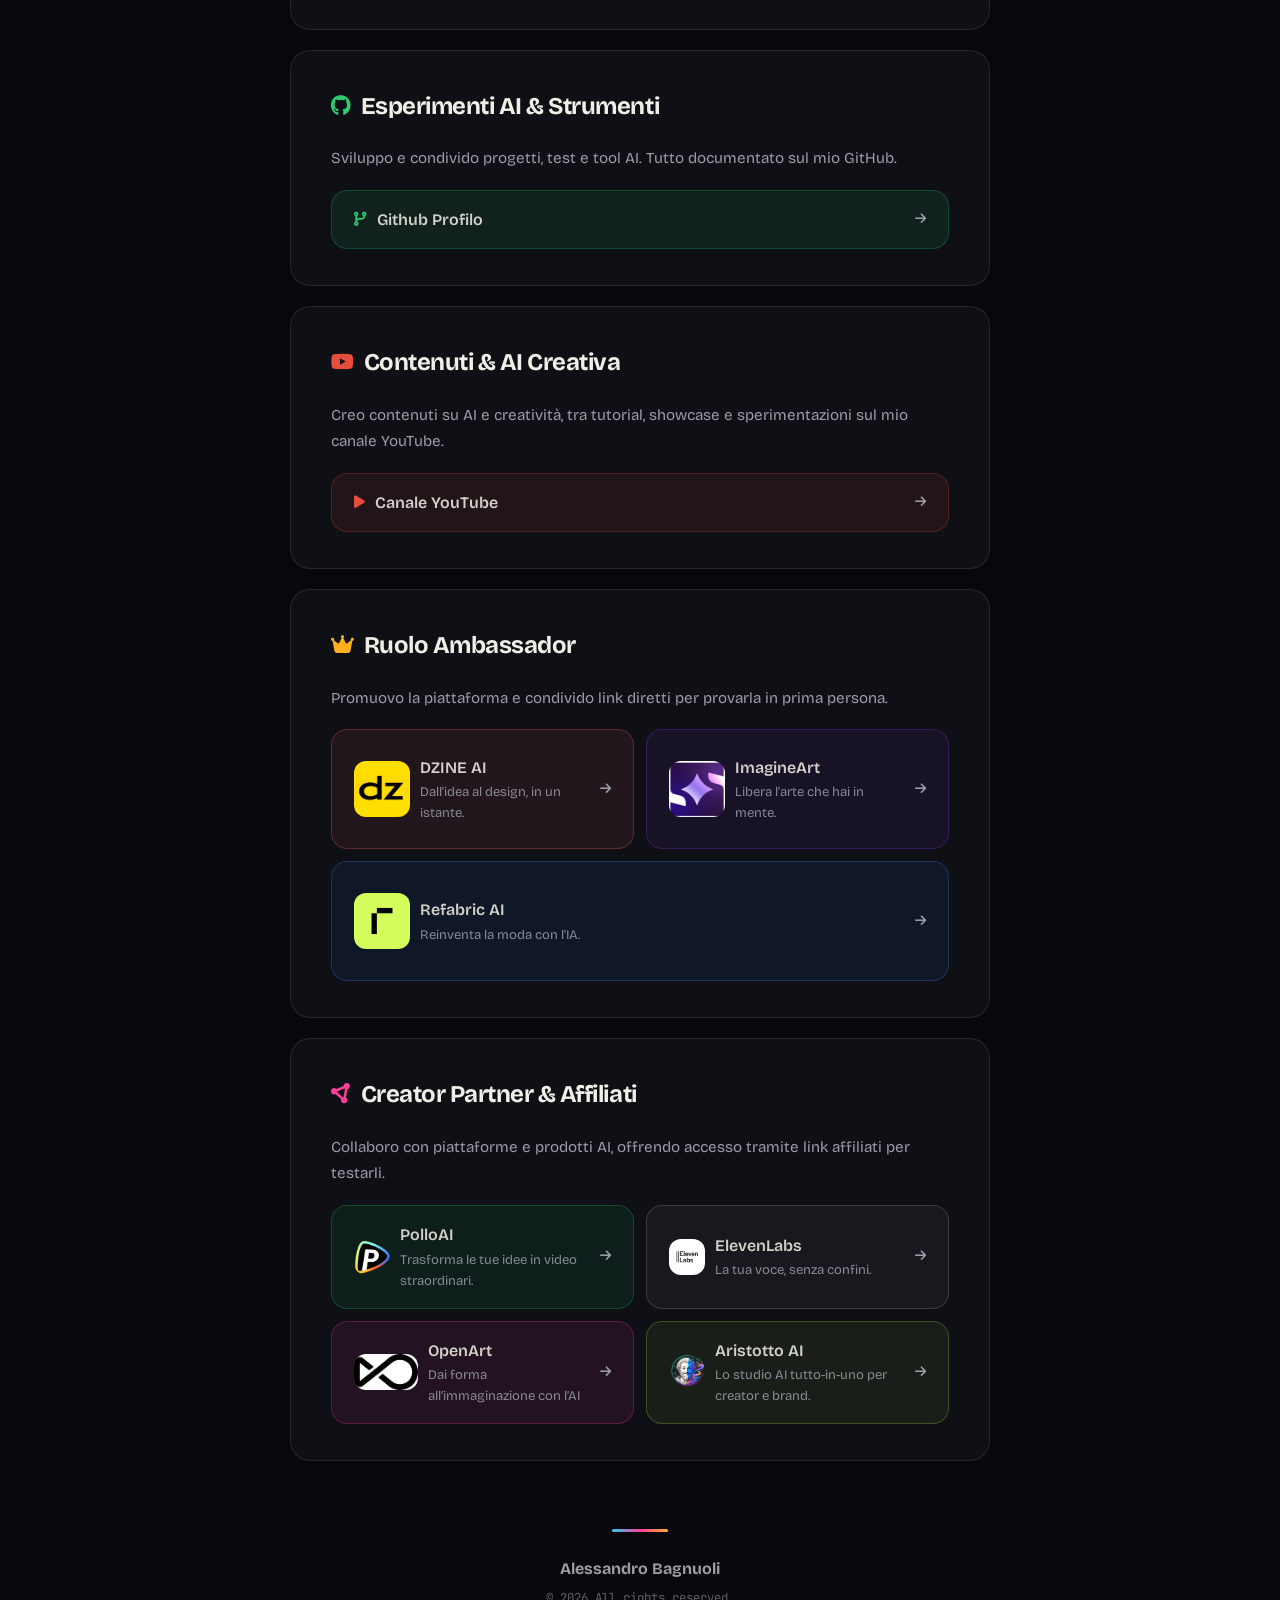
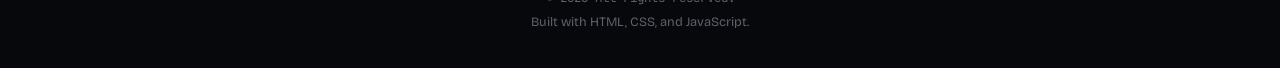
==== commit fb797142: "Add Aristotto AI link and branding Add an Aristotto AI link with its logo, affiliate URL, and brand-" ====
--- a/index.html
+++ b/index.html
@@ -354,6 +354,20 @@
           "logoPosition": "",
           "logoSize": "md",
           "brand": "openart"
+        },
+        {
+          "label": "",
+          "labelEn": "",
+          "title": "Aristotto AI",
+          "titleEn": "Aristotto AI",
+          "description": "Lo studio AI tutto-in-uno per creator e brand.",
+          "descriptionEn": "The all-in-one AI studio for creators and brands.",
+          "url": "https://aristotto.ai/?&fpr=axel0689",
+          "icon": "fa-solid fa-wand-magic-sparkles",
+          "logo": "images/logos/aristotto.webp",
+          "logoPosition": "",
+          "logoSize": "md",
+          "brand": "aristotto"
         }
       ]
     }
--- a/style.css
+++ b/style.css
@@ -525,18 +525,21 @@
 .link[data-brand="refabric"]    { background: rgba(59,130,246,0.08);  border-color: rgba(59,130,246,0.25); }
 .link[data-brand="pollo"]       { background: rgba(34,197,94,0.08);   border-color: rgba(34,197,94,0.25); }
 .link[data-brand="elevenlabs"]  { background: rgba(255,255,255,0.04); border-color: rgba(255,255,255,0.15); }
+.link[data-brand="aristotto"]   { background: rgba(198,255,74,0.06);  border-color: rgba(198,255,74,0.22); }
 
 .link[data-brand="dzine"]:hover      { background: rgba(255,107,107,0.18); border-color: rgba(255,107,107,0.55); box-shadow: 0 8px 24px rgba(255,107,107,0.15); }
 .link[data-brand="imagineart"]:hover { background: rgba(147,51,234,0.18);  border-color: rgba(147,51,234,0.55); box-shadow: 0 8px 24px rgba(147,51,234,0.15); }
 .link[data-brand="refabric"]:hover   { background: rgba(59,130,246,0.18);  border-color: rgba(59,130,246,0.55); box-shadow: 0 8px 24px rgba(59,130,246,0.15); }
 .link[data-brand="pollo"]:hover      { background: rgba(34,197,94,0.18);   border-color: rgba(34,197,94,0.55);  box-shadow: 0 8px 24px rgba(34,197,94,0.15); }
 .link[data-brand="elevenlabs"]:hover { background: rgba(255,255,255,0.1);  border-color: rgba(255,255,255,0.35); box-shadow: 0 8px 24px rgba(255,255,255,0.07); }
+.link[data-brand="aristotto"]:hover  { background: rgba(198,255,74,0.14);  border-color: rgba(198,255,74,0.5);  box-shadow: 0 8px 24px rgba(198,255,74,0.12); }
 
 .link[data-brand="dzine"] .link-content > i:first-child      { color: #ff6b6b; }
 .link[data-brand="imagineart"] .link-content > i:first-child  { color: #a855f7; }
 .link[data-brand="refabric"] .link-content > i:first-child    { color: var(--accent-blue); }
 .link[data-brand="pollo"] .link-content > i:first-child       { color: var(--accent-green); }
 .link[data-brand="elevenlabs"] .link-content > i:first-child  { color: #e0e0e0; }
+.link[data-brand="aristotto"] .link-content > i:first-child   { color: #c6ff4a; }
 
 /* ===== LINK RIPPLE ===== */
 .ripple {
